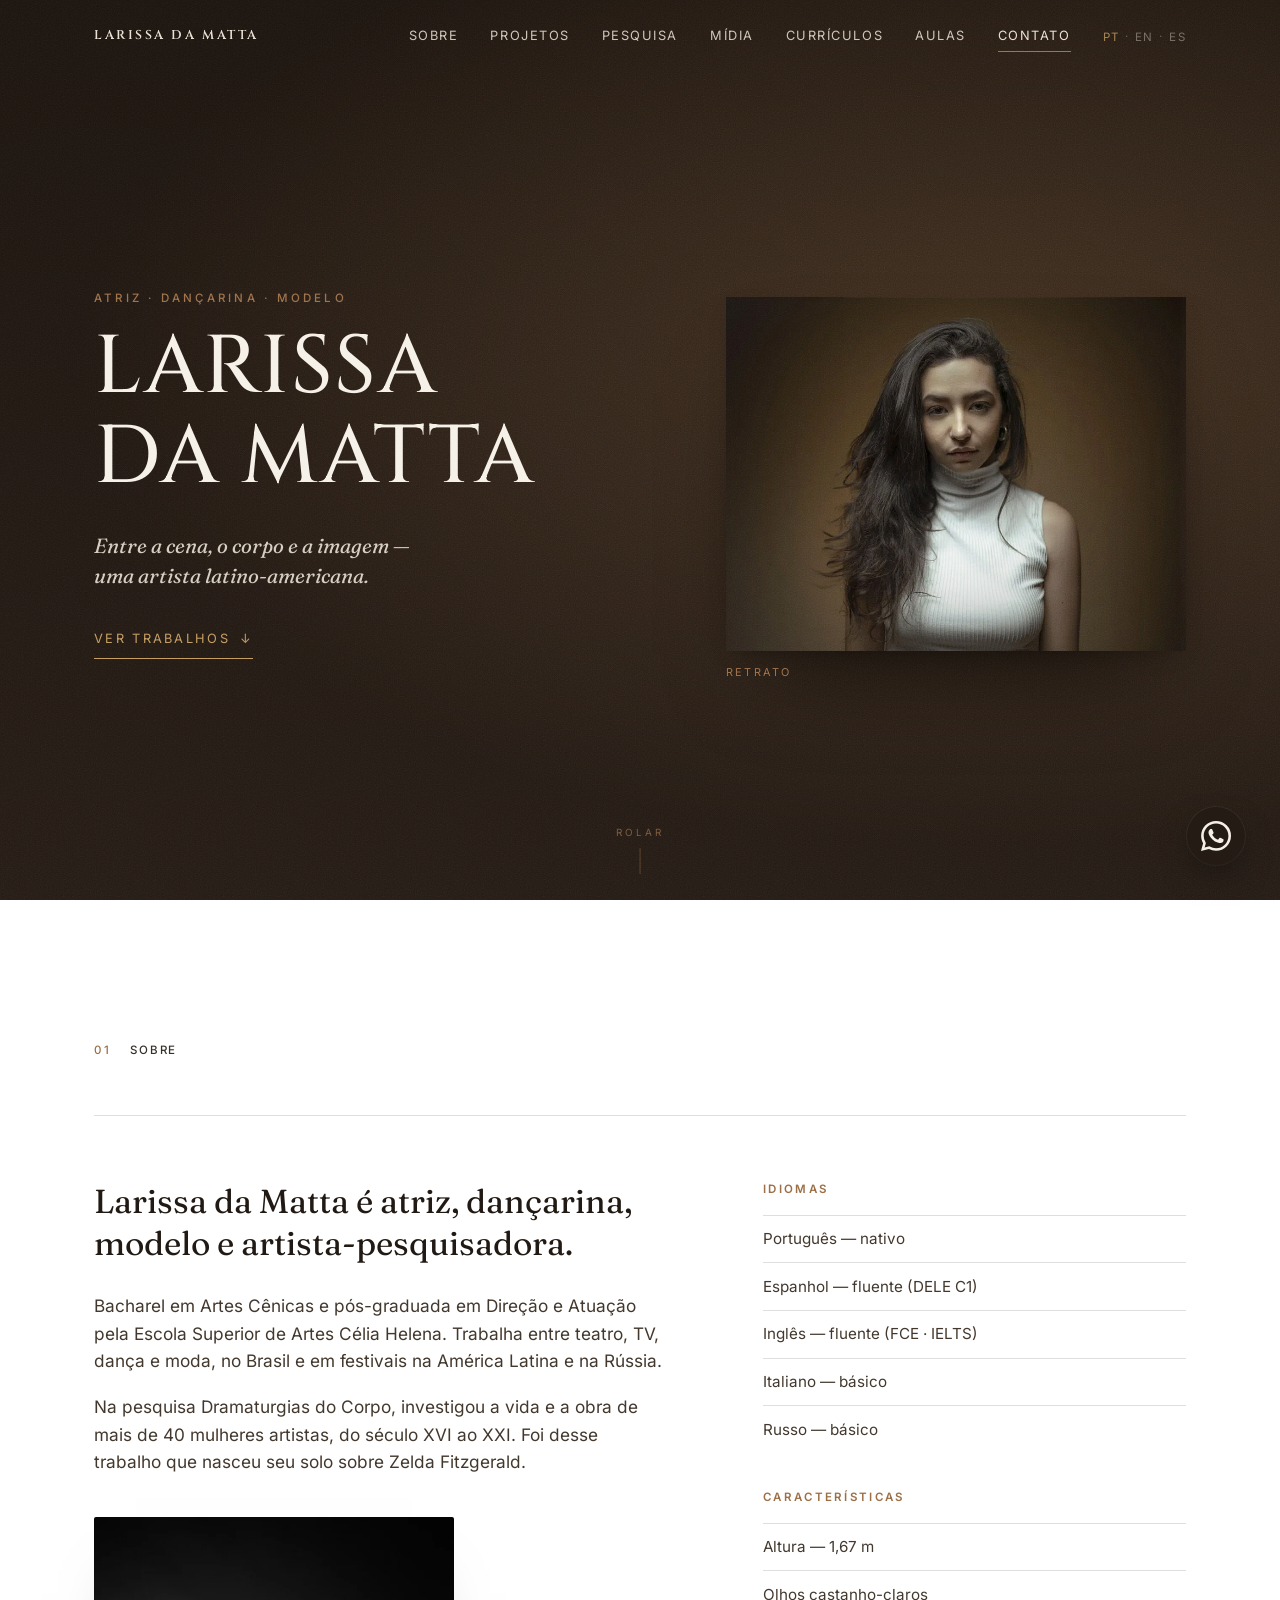
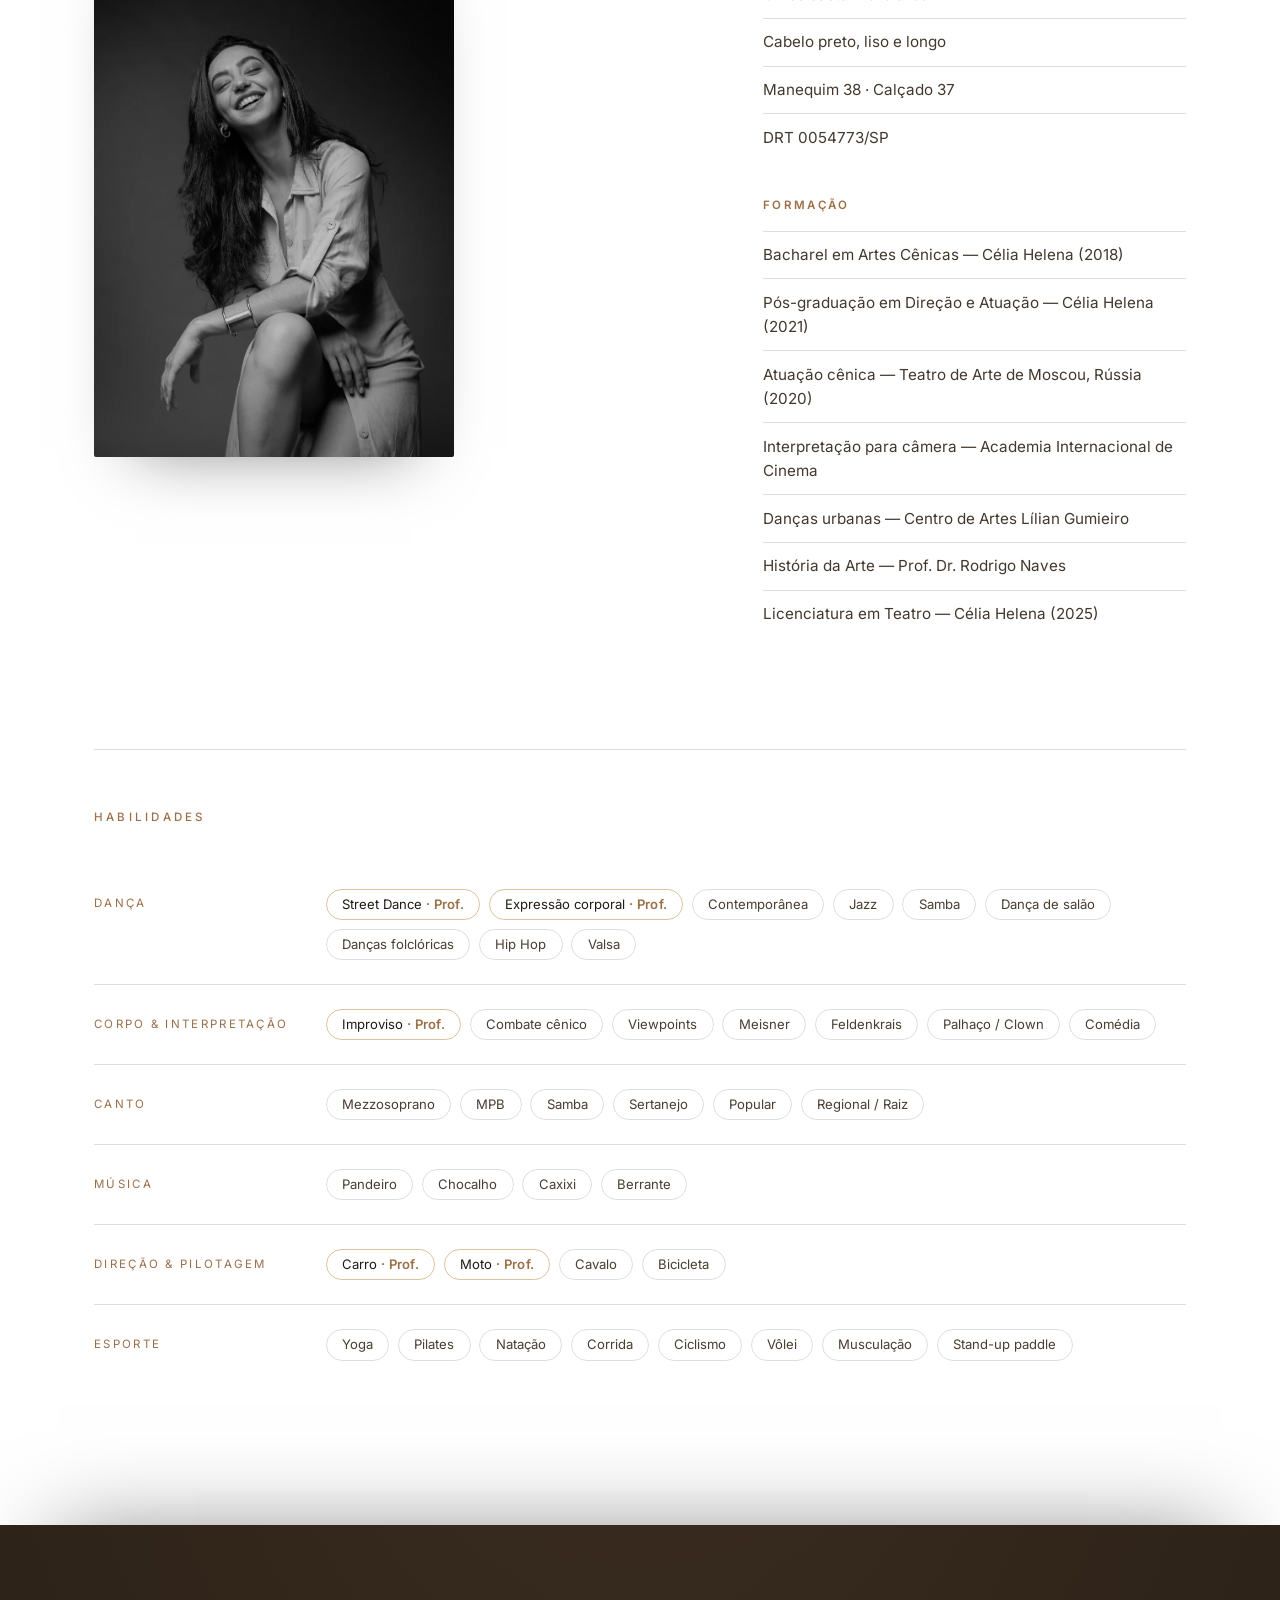
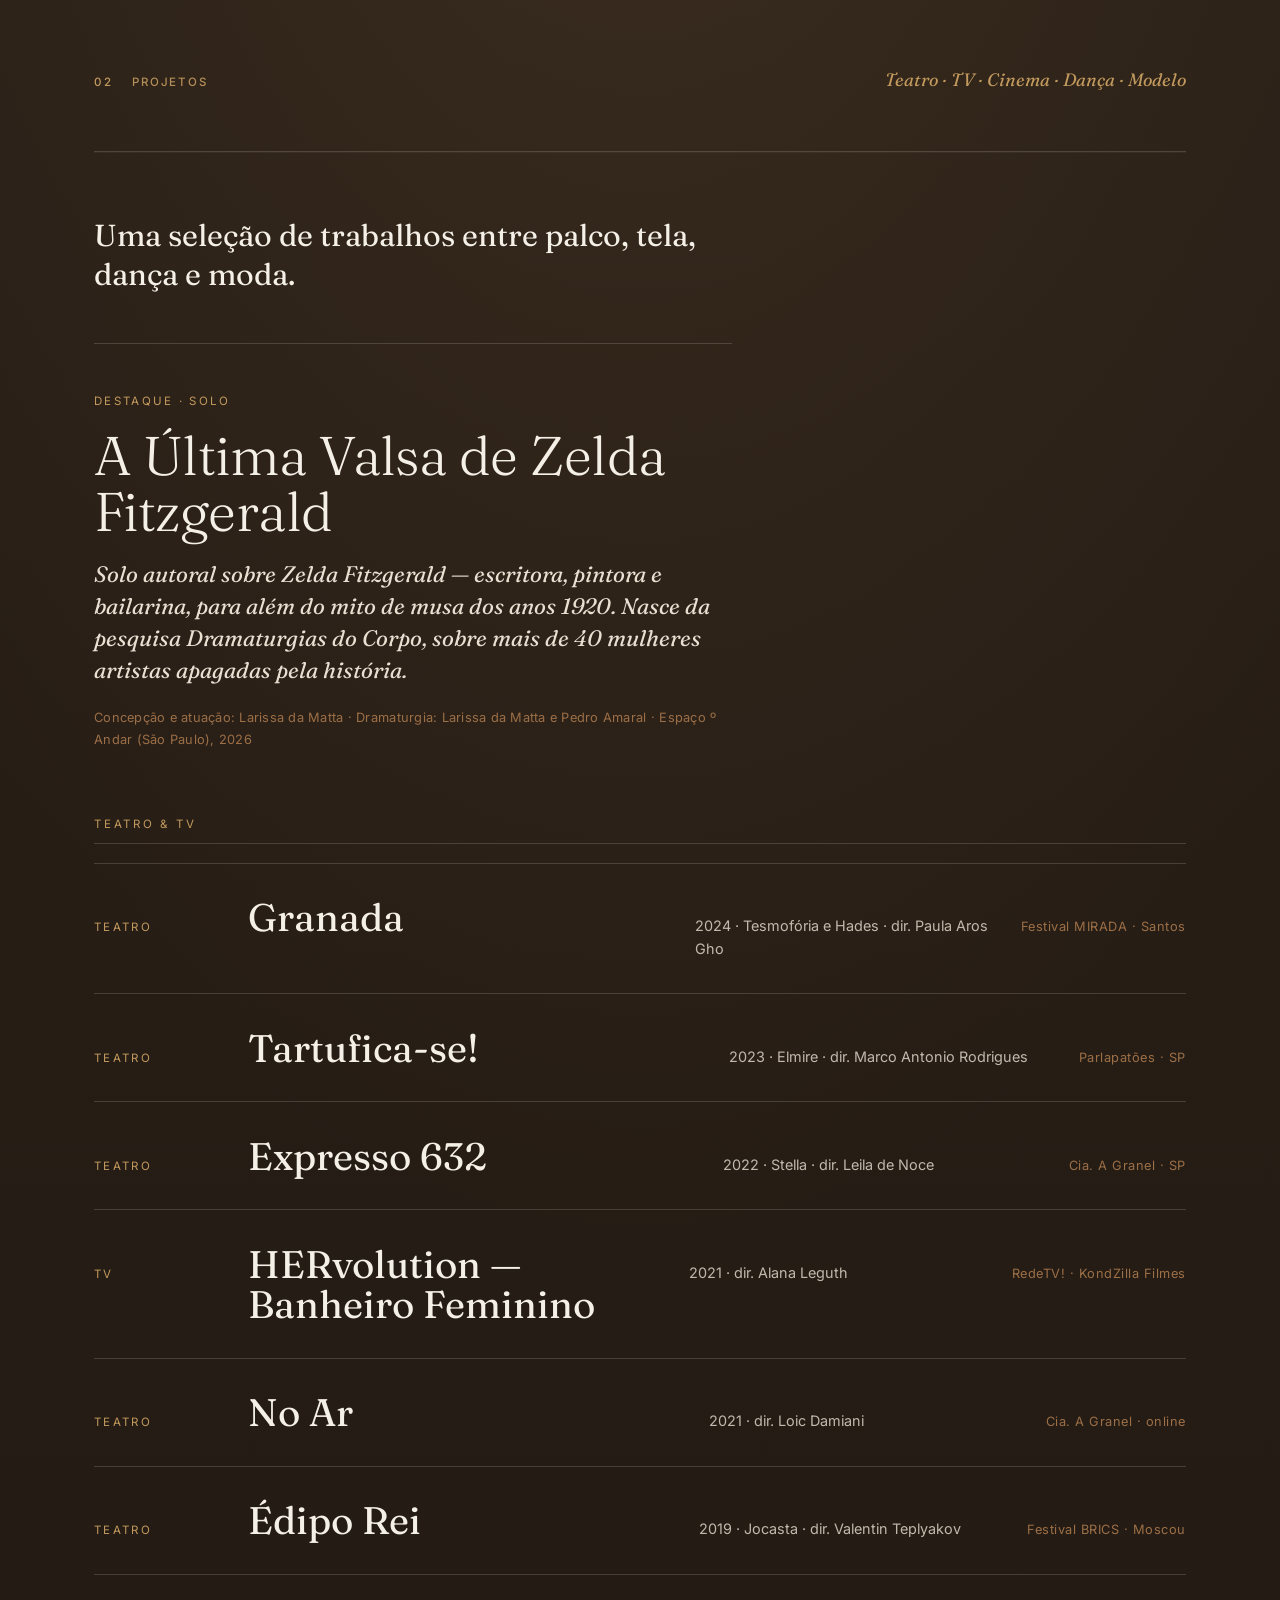
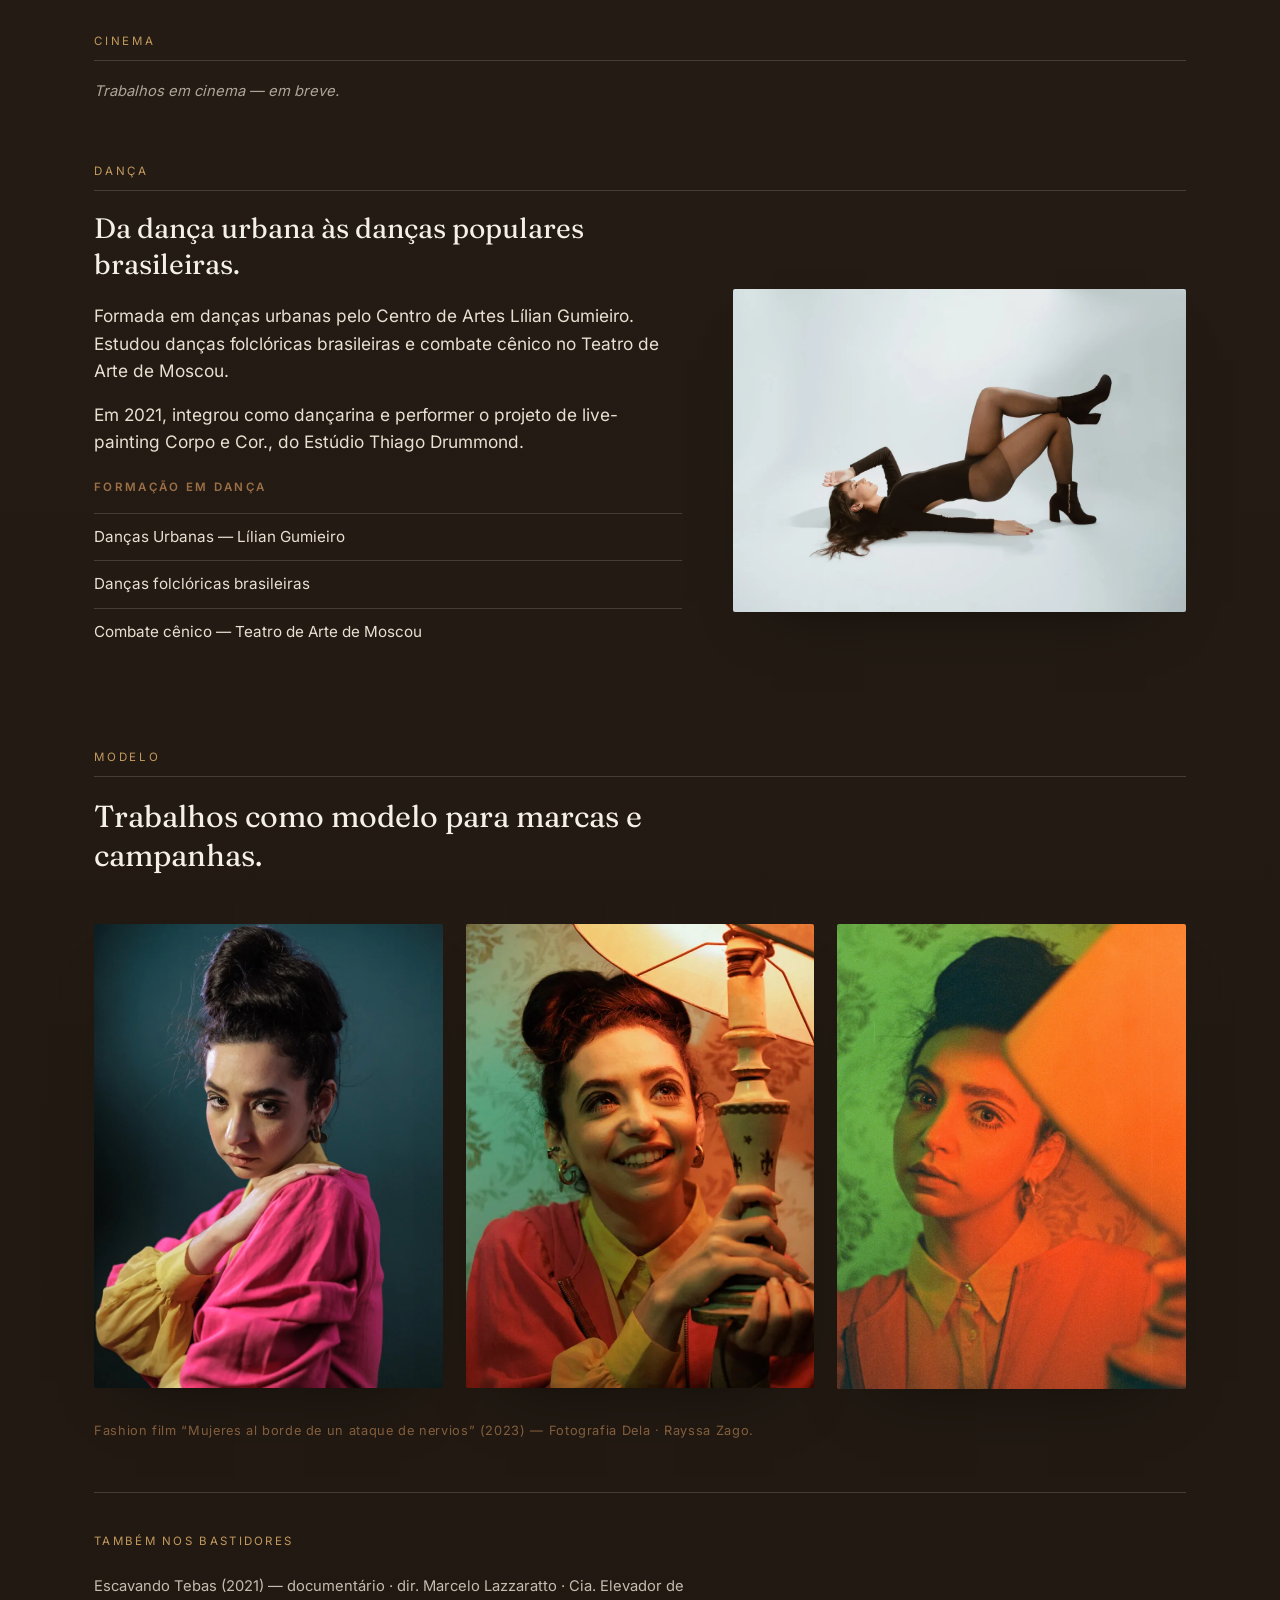
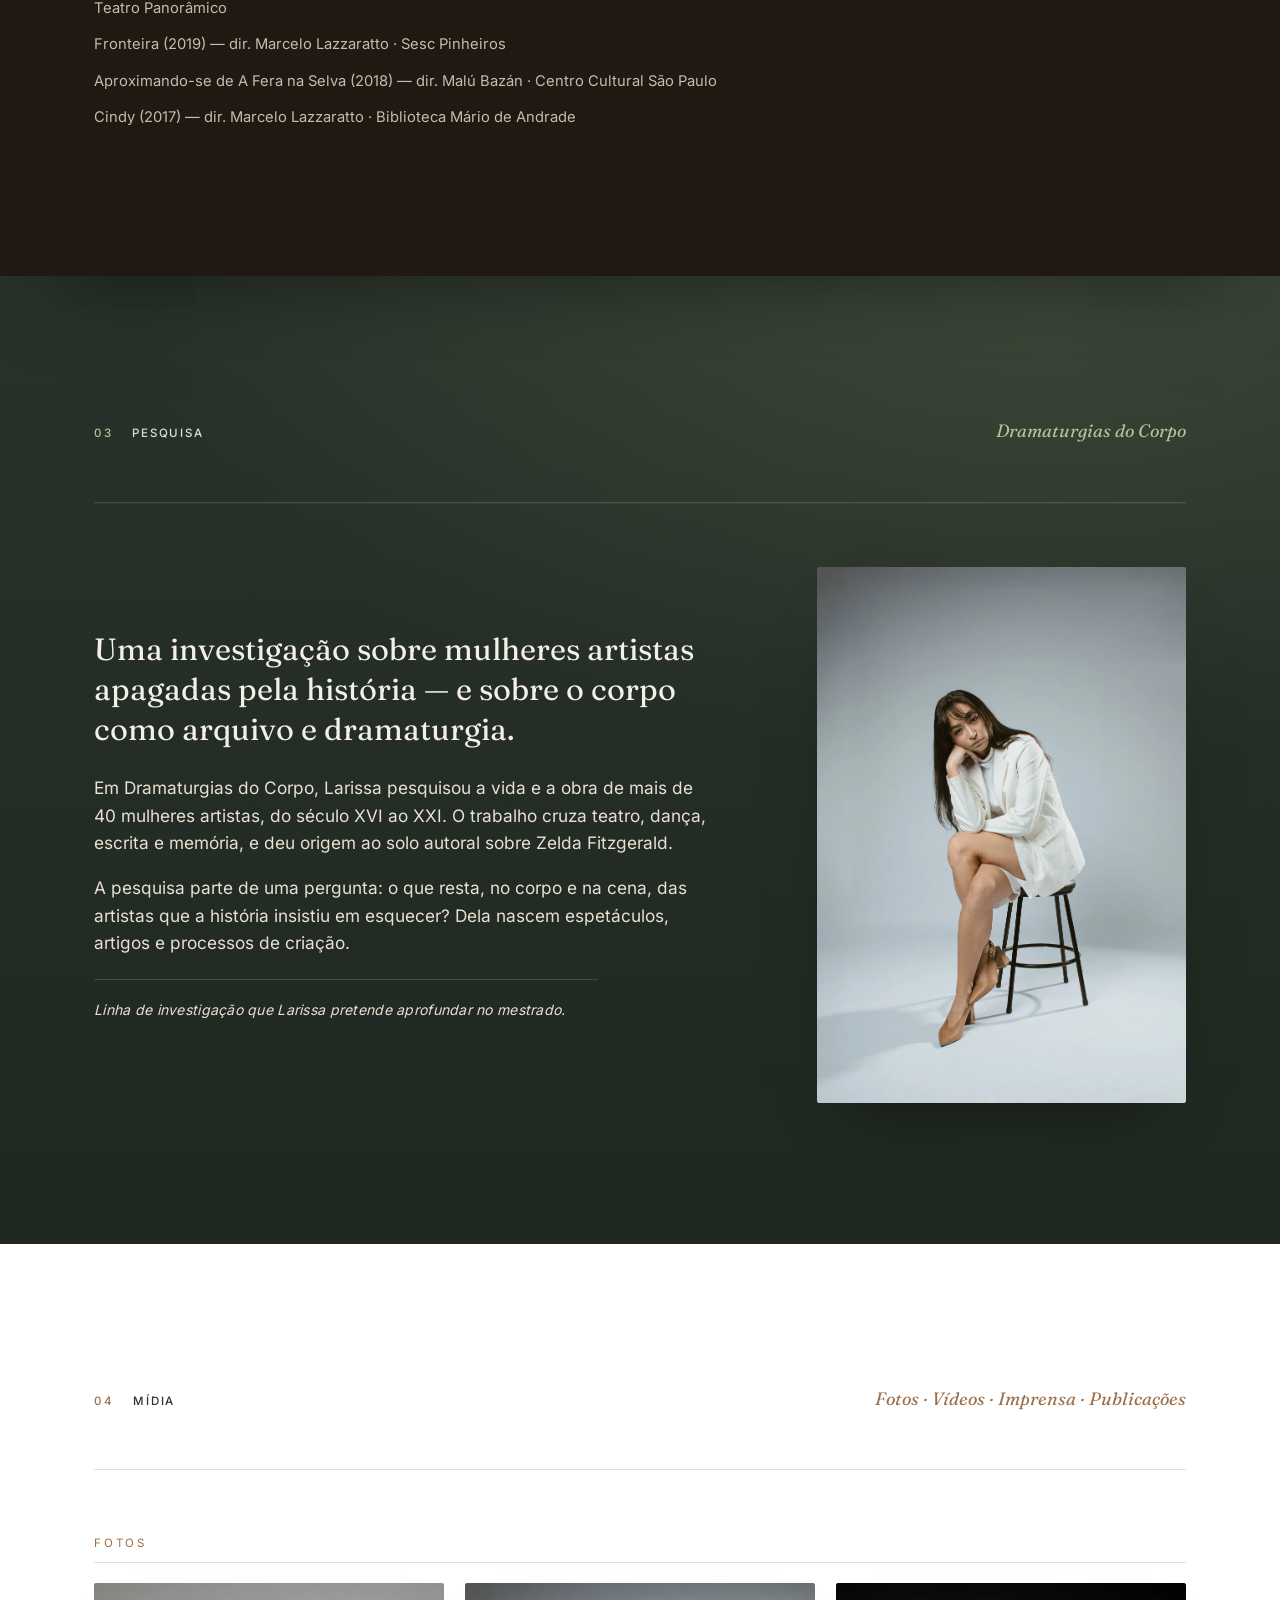
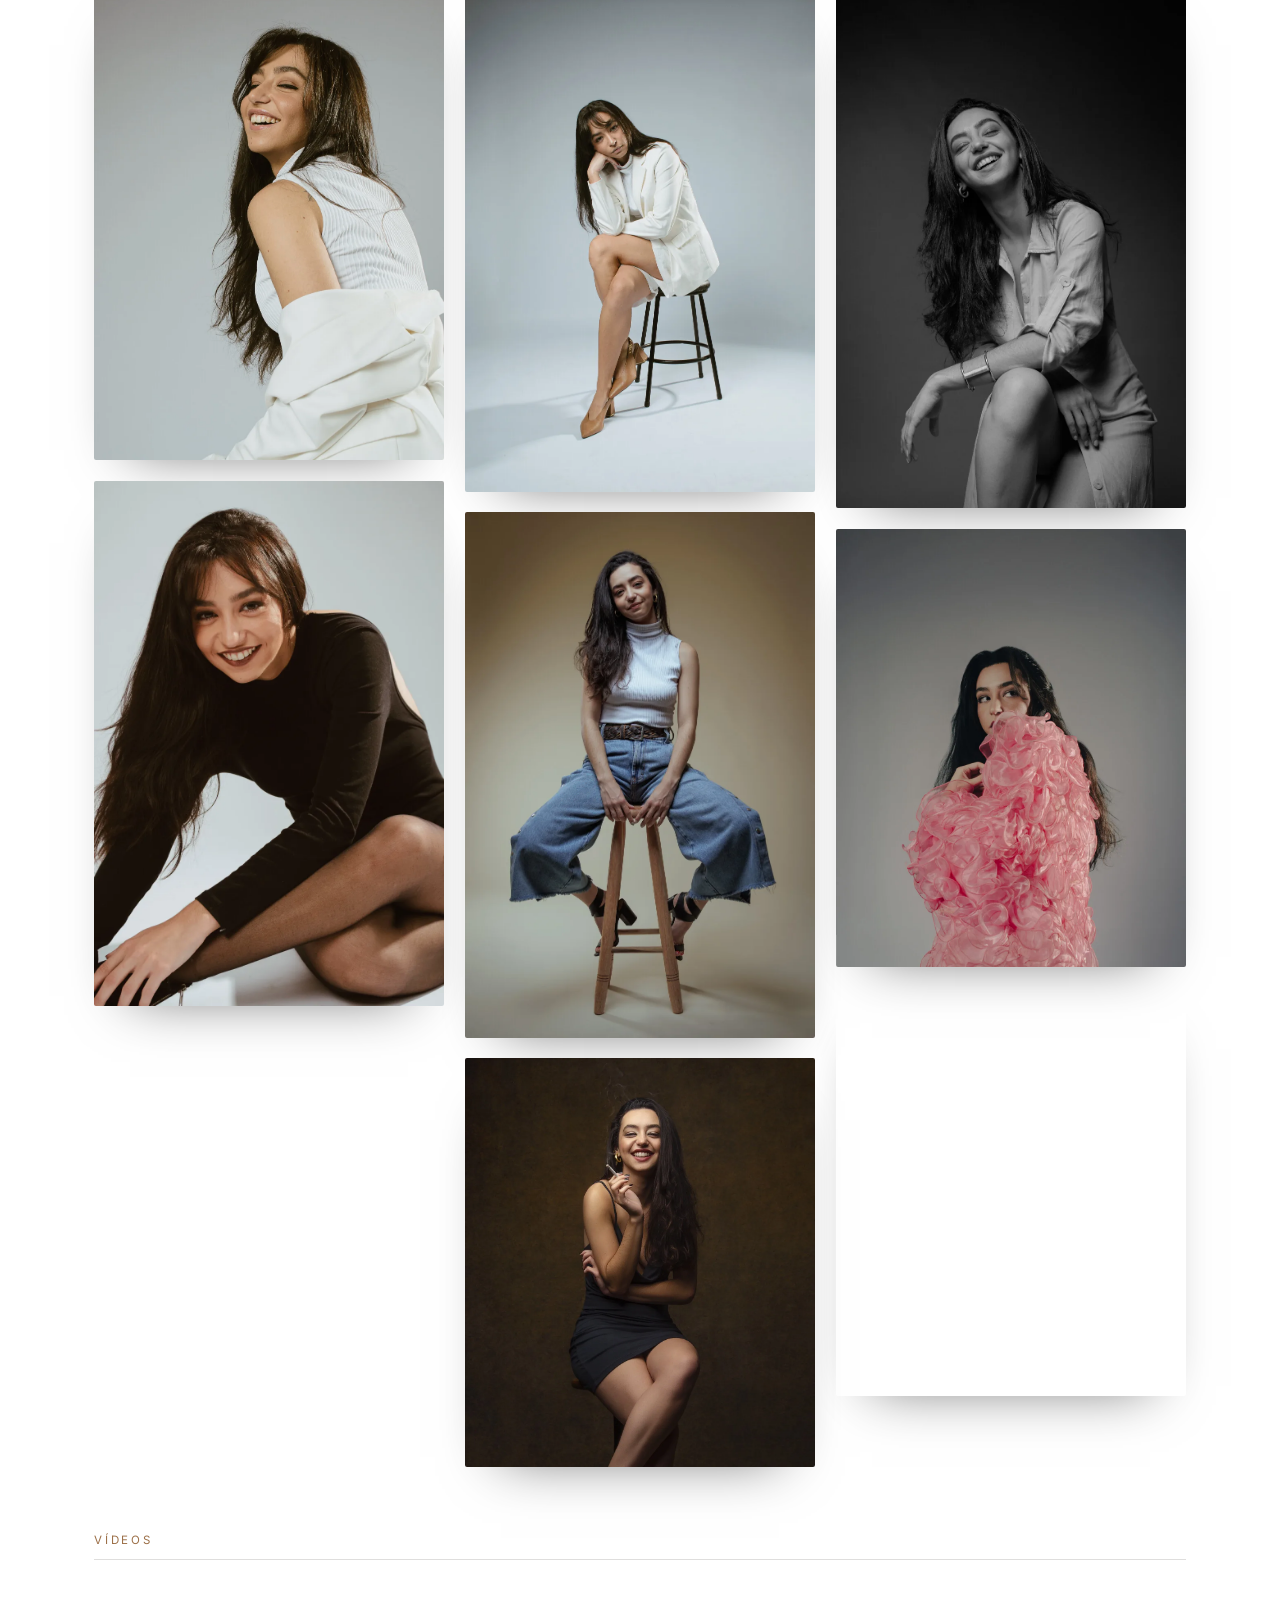
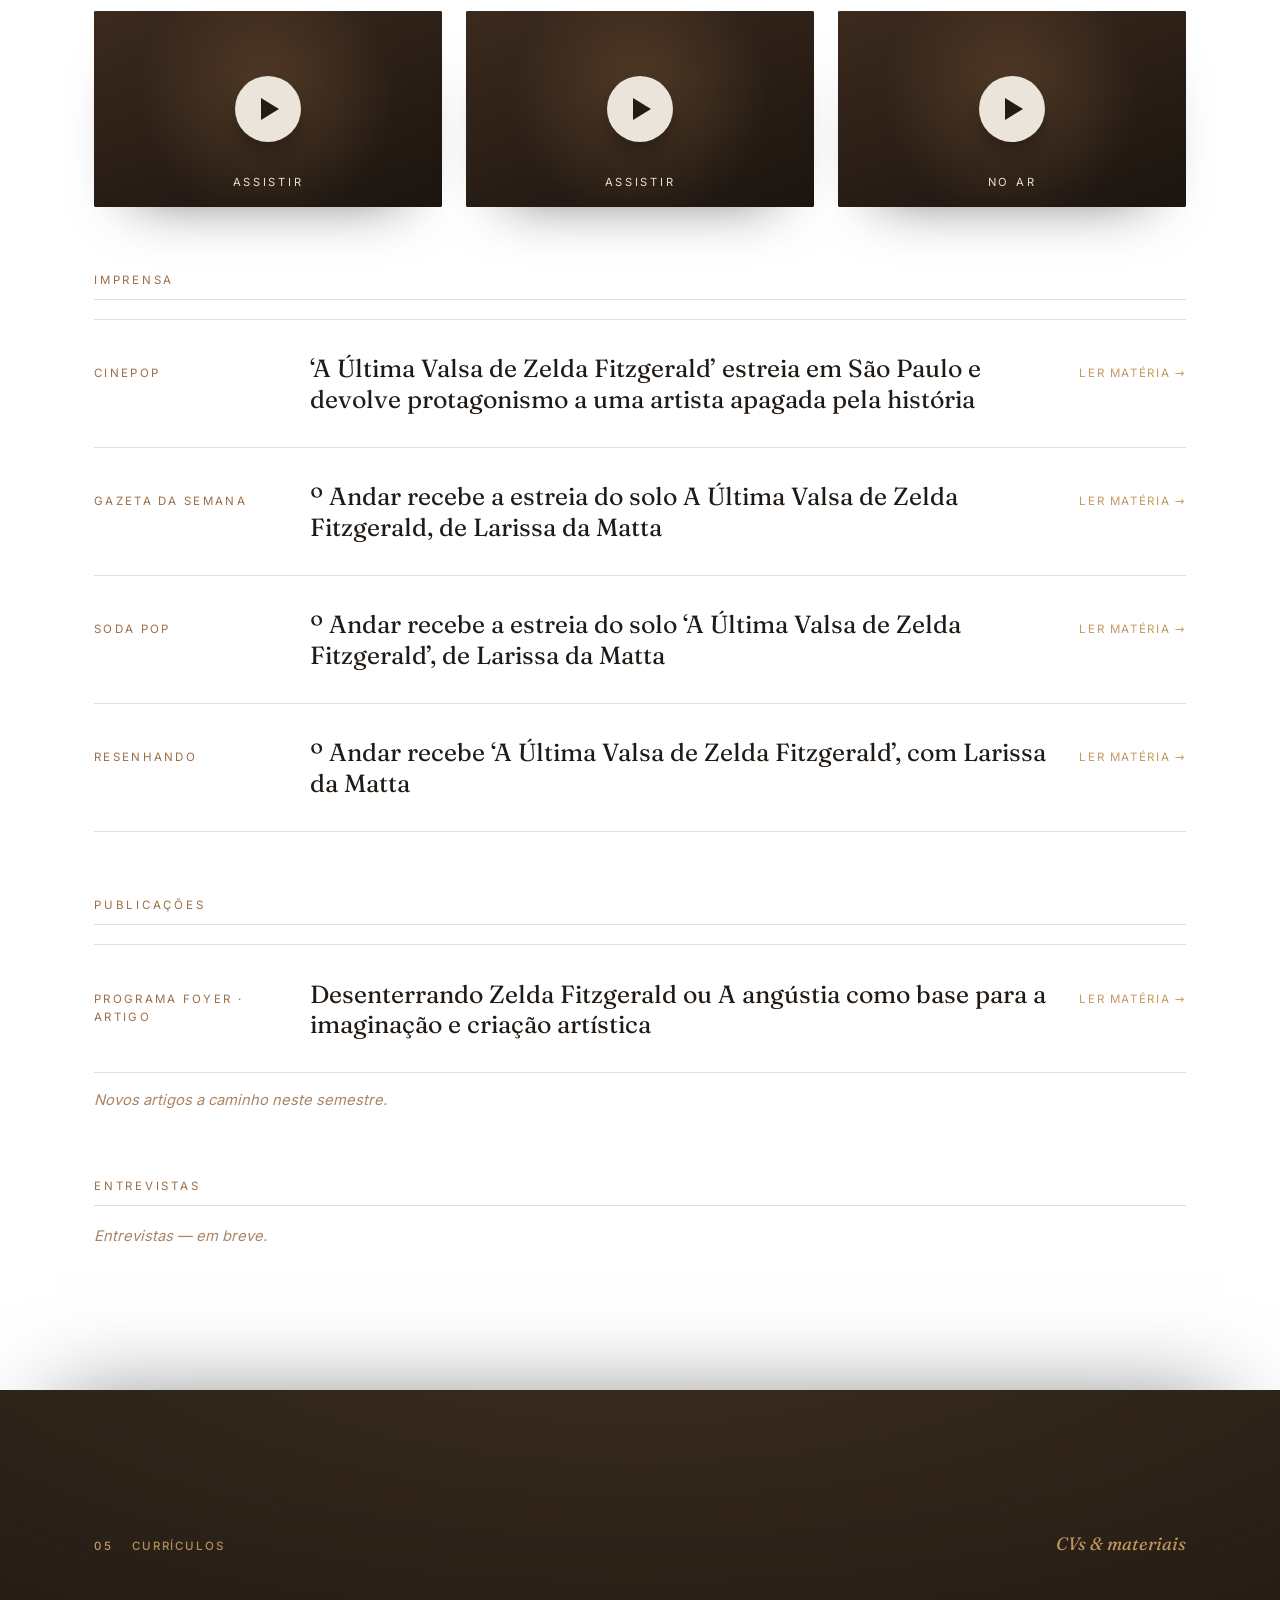
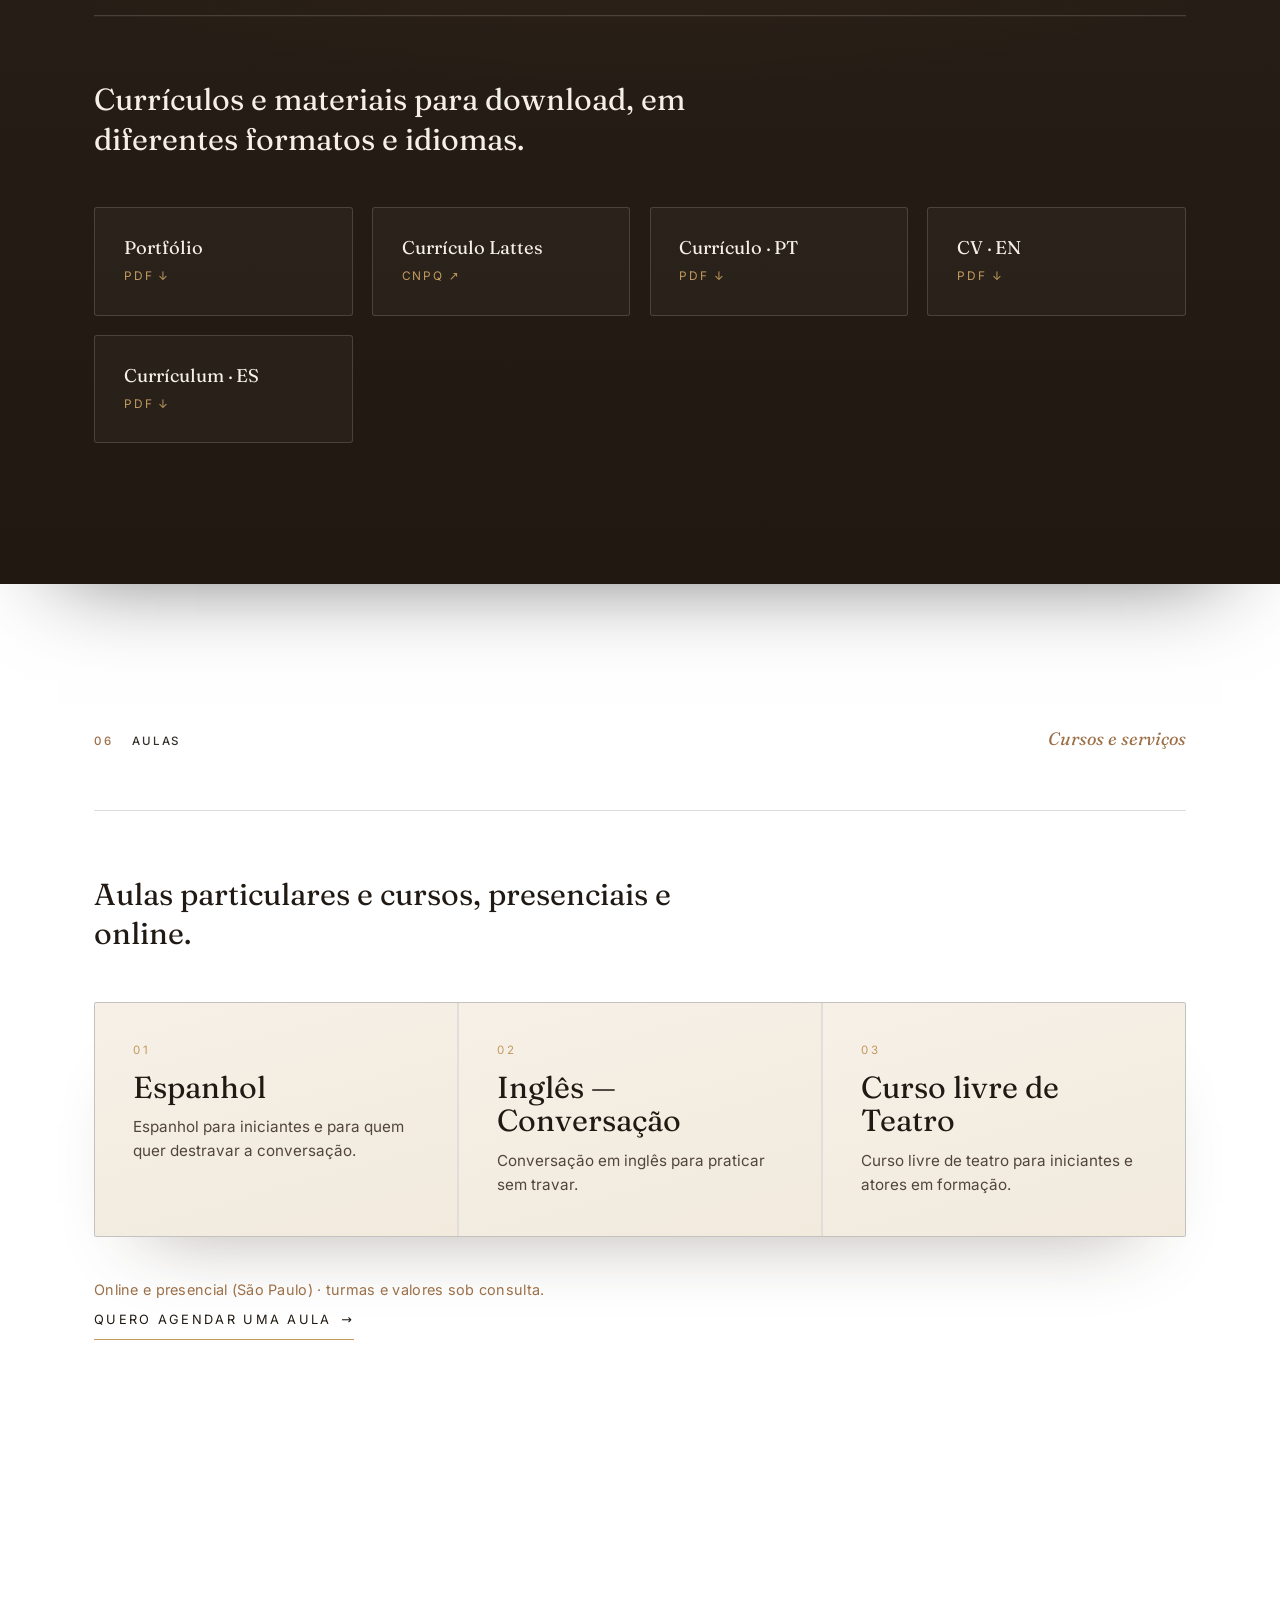
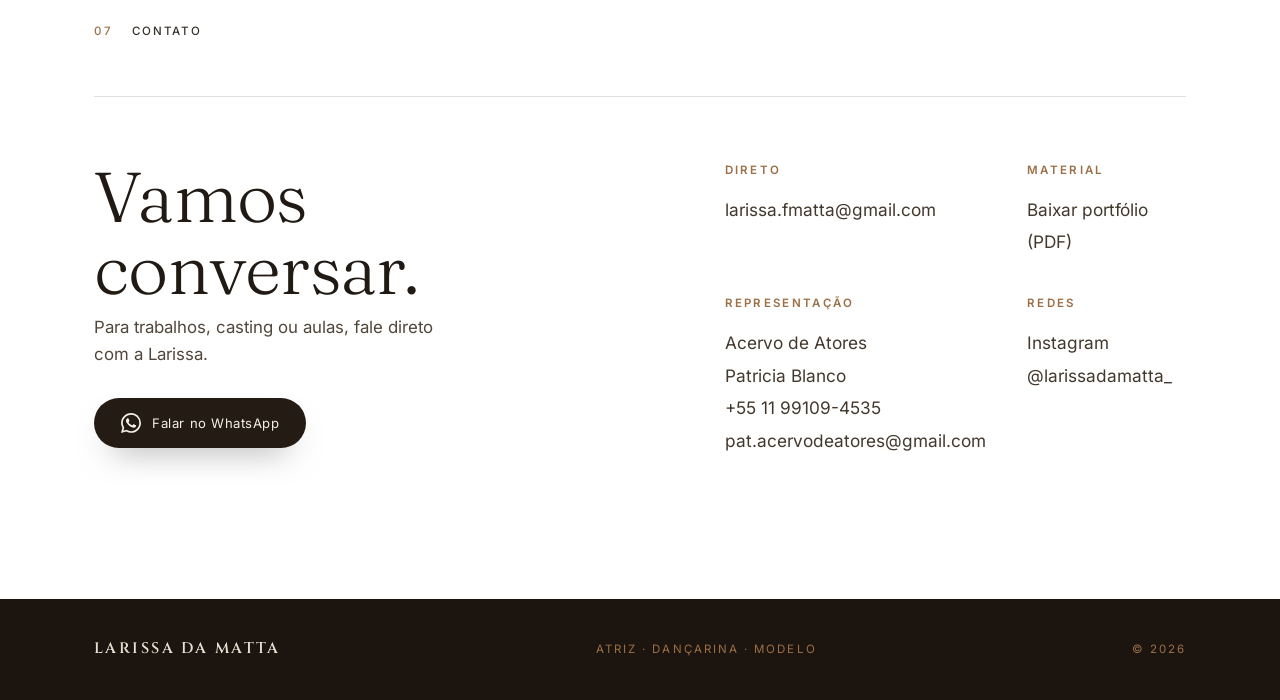
==== index.html @ 16fe2c2b "WebP images, trilingual CVs, translation fixes - Convert content images to WebP with <picture> + JPE" ====
<!DOCTYPE html>
<html lang="pt-BR">
<head>
  <meta charset="UTF-8" />
  <meta name="viewport" content="width=device-width, initial-scale=1.0" />
  <title>Larissa da Matta — Atriz · Dançarina · Modelo</title>
  <meta name="description" content="Larissa da Matta — atriz, dançarina e modelo. Portfólio de teatro, TV, cinema, dança e trabalhos com marcas, aulas e contato." />
  <meta name="robots" content="index, follow" />

  <!-- Ícone -->
  <link rel="icon" href="./assets/favicon.svg" type="image/svg+xml" />

  <link rel="canonical" href="https://pedrocobron-ops.github.io/Larissa-da-Matta/" />

  <!-- Open Graph / redes sociais -->
  <meta property="og:type" content="website" />
  <meta property="og:site_name" content="Larissa da Matta" />
  <meta property="og:title" content="Larissa da Matta — Atriz · Dançarina · Modelo" />
  <meta property="og:description" content="Atriz, dançarina e modelo. Portfólio de teatro, TV, cinema, dança, moda e aulas." />
  <meta property="og:url" content="https://pedrocobron-ops.github.io/Larissa-da-Matta/" />
  <meta property="og:image" content="https://pedrocobron-ops.github.io/Larissa-da-Matta/assets/images/og-cover.jpg" />
  <meta property="og:image:width" content="1200" />
  <meta property="og:image:height" content="630" />
  <meta property="og:locale" content="pt_BR" />
  <meta property="og:locale:alternate" content="en_US" />
  <meta property="og:locale:alternate" content="es_ES" />

  <!-- Twitter -->
  <meta name="twitter:card" content="summary_large_image" />
  <meta name="twitter:title" content="Larissa da Matta — Atriz · Dançarina · Modelo" />
  <meta name="twitter:description" content="Atriz, dançarina e modelo. Portfólio de teatro, TV, cinema, dança, moda e aulas." />
  <meta name="twitter:image" content="https://pedrocobron-ops.github.io/Larissa-da-Matta/assets/images/og-cover.jpg" />

  <!-- Dados estruturados (schema.org) -->
  <script type="application/ld+json">
  {
    "@context": "https://schema.org",
    "@type": "Person",
    "name": "Larissa da Matta",
    "alternateName": "Larissa Fernandes da Matta",
    "jobTitle": ["Atriz", "Dançarina", "Modelo"],
    "description": "Atriz, dançarina, modelo e artista-pesquisadora. Bacharel e pós-graduada em Artes Cênicas pela Escola Superior de Artes Célia Helena.",
    "url": "https://pedrocobron-ops.github.io/Larissa-da-Matta/",
    "image": "https://pedrocobron-ops.github.io/Larissa-da-Matta/assets/images/og-cover.jpg",
    "nationality": "Brazilian",
    "knowsLanguage": ["pt-BR", "es", "en", "it", "ru"],
    "sameAs": ["https://instagram.com/larissadamatta_"],
    "alumniOf": {
      "@type": "CollegeOrUniversity",
      "name": "Escola Superior de Artes Célia Helena"
    }
  }
  </script>

  <link rel="stylesheet" href="./assets/css/style.css" />
</head>
<body>

  <!-- NAV -->
  <header class="nav" id="nav">
    <div class="nav__inner">
      <a href="#top" class="nav__brand">Larissa&nbsp;da&nbsp;Matta</a>
      <nav class="nav__links" id="navLinks">
        <a href="#sobre" data-i18n="nav.sobre">Sobre</a>
        <a href="#projetos" data-i18n="nav.projetos">Projetos</a>
        <a href="#pesquisa" data-i18n="nav.pesquisa">Pesquisa</a>
        <a href="#midia" data-i18n="nav.midia">Mídia</a>
        <a href="#curriculos" data-i18n="nav.curriculos">Currículos</a>
        <a href="#aulas" data-i18n="nav.aulas">Aulas</a>
        <a href="#contato" data-i18n="nav.contato">Contato</a>
        <span class="nav__lang" id="langSwitch" role="group" aria-label="Idioma / Language">
          <button type="button" data-lang="pt" class="is-active" aria-pressed="true" aria-label="Português">PT</button><i aria-hidden="true">·</i><button type="button" data-lang="en" aria-pressed="false" aria-label="English">EN</button><i aria-hidden="true">·</i><button type="button" data-lang="es" aria-pressed="false" aria-label="Español">ES</button>
        </span>
      </nav>
      <button class="nav__toggle" id="navToggle" aria-label="Abrir menu" aria-controls="navLinks" aria-expanded="false"><span></span><span></span></button>
    </div>
  </header>

  <!-- HERO -->
  <section class="hero" id="top">
    <div class="hero__grid">
      <div class="hero__text">
        <p class="eyebrow" data-i18n="hero.eyebrow">Atriz · Dançarina · Modelo</p>
        <h1 class="hero__name">Larissa<br />da&nbsp;Matta</h1>
        <p class="hero__lead" data-i18n-html="hero.lead"><em>Entre a cena, o corpo e a imagem —<br />uma artista latino-americana.</em></p>
        <a href="#projetos" class="hero__cta"><span data-i18n="hero.cta">Ver trabalhos</span> <span aria-hidden="true">↓</span></a>
      </div>
      <div class="hero__media">
        <div class="hero__frame"><picture><source type="image/webp" srcset="./assets/images/larissa-01.webp" /><img src="./assets/images/larissa-01.jpg" alt="Retrato de Larissa da Matta" width="846" height="650" decoding="async" fetchpriority="high" /></picture></div>
        <span class="hero__index" data-i18n="hero.index">Retrato</span>
      </div>
    </div>
    <div class="hero__scroll"><span data-i18n="hero.scroll">rolar</span></div>
  </section>

  <!-- SOBRE -->
  <section class="sobre section" id="sobre">
    <div class="wrap">
      <div class="section__head">
        <span class="label">01</span>
        <span class="label label--title" data-i18n="sobre.title">Sobre</span>
      </div>
      <div class="sobre__grid">
        <div class="sobre__bio">
          <p class="lead" data-i18n="sobre.lead">Larissa da Matta é atriz, dançarina, modelo e artista-pesquisadora.</p>
          <p data-i18n="sobre.p1">É bacharel e licenciada em Teatro pela Escola Superior de Artes Célia Helena. Trabalha entre teatro, audiovisual, dança e moda, no Brasil e em festivais na América Latina e na Rússia.</p>
          <p data-i18n="sobre.p2">Na pesquisa Dramaturgias do Corpo, investigou a vida e a obra de mais de 40 mulheres artistas, do século XVI ao XXI. Foi desse trabalho que nasceu seu solo sobre Zelda Fitzgerald.</p>
          <figure class="sobre__portrait"><picture><source type="image/webp" srcset="./assets/images/larissa-05.webp" /><img src="./assets/images/larissa-05.jpg" alt="Larissa da Matta em retrato preto e branco" width="853" height="1280" loading="lazy" decoding="async" /></picture></figure>
        </div>
        <aside class="sobre__meta">
          <div class="meta__block">
            <h3 data-i18n="sobre.langs.title">Idiomas</h3>
            <ul>
              <li data-i18n="sobre.langs.pt">Português — nativo</li>
              <li data-i18n="sobre.langs.es">Espanhol — fluente (DELE C1)</li>
              <li data-i18n="sobre.langs.en">Inglês — fluente (FCE · IELTS)</li>
              <li data-i18n="sobre.langs.it">Italiano — básico</li>
              <li data-i18n="sobre.langs.ru">Russo — básico</li>
            </ul>
          </div>
          <div class="meta__block">
            <h3 data-i18n="sobre.fisico.title">Características</h3>
            <ul>
              <li data-i18n="sobre.fisico.1">Altura — 1,67 m</li>
              <li data-i18n="sobre.fisico.2">Olhos castanho-claros</li>
              <li data-i18n="sobre.fisico.3">Cabelo preto, liso e longo</li>
              <li data-i18n="sobre.fisico.4">Manequim 38 · Calçado 37</li>
              <li data-i18n="sobre.fisico.5">DRT 0054773/SP</li>
            </ul>
          </div>
          <div class="meta__block">
            <h3 data-i18n="sobre.form.title">Formação</h3>
            <ul>
              <li data-i18n="sobre.form.1">Bacharel em Artes Cênicas — Célia Helena (2018)</li>
              <li data-i18n="sobre.form.2">Pós-graduação em Direção e Atuação — Célia Helena (2021)</li>
              <li data-i18n="sobre.form.3">Atuação cênica — Teatro de Arte de Moscou, Rússia (2020)</li>
              <li data-i18n="sobre.form.4">Interpretação para câmera — Academia Internacional de Cinema</li>
              <li data-i18n="sobre.form.5">Danças urbanas — Centro de Artes Lílian Gumieiro</li>
              <li data-i18n="sobre.form.6">História da Arte — Prof. Dr. Rodrigo Naves</li>
              <li data-i18n="sobre.form.7">Licenciatura em Teatro — Célia Helena (2025)</li>
            </ul>
          </div>
        </aside>
      </div>

      <div class="skills">
        <p class="label skills__head" data-i18n="skills.title">Habilidades</p>
        <div class="skill-cat">
          <span class="skill-cat__label" data-i18n="skc.danca">Dança</span>
          <div class="chips">
            <span class="chip chip--pro"><span data-i18n="sk.street">Street Dance</span> <b>· Prof.</b></span>
            <span class="chip chip--pro"><span data-i18n="sk.expr">Expressão corporal</span> <b>· Prof.</b></span>
            <span class="chip" data-i18n="sk.contemp">Contemporânea</span>
            <span class="chip" data-i18n="sk.jazz">Jazz</span>
            <span class="chip" data-i18n="sk.samba">Samba</span>
            <span class="chip" data-i18n="sk.salao">Dança de salão</span>
            <span class="chip" data-i18n="sk.folk">Danças folclóricas</span>
            <span class="chip" data-i18n="sk.hiphop">Hip Hop</span>
            <span class="chip" data-i18n="sk.valsa">Valsa</span>
          </div>
        </div>
        <div class="skill-cat">
          <span class="skill-cat__label" data-i18n="skc.corpo">Corpo &amp; Interpretação</span>
          <div class="chips">
            <span class="chip chip--pro"><span data-i18n="sk.improv">Improviso</span> <b>· Prof.</b></span>
            <span class="chip" data-i18n="sk.combate">Combate cênico</span>
            <span class="chip" data-i18n="sk.viewpoints">Viewpoints</span>
            <span class="chip" data-i18n="sk.meisner">Meisner</span>
            <span class="chip" data-i18n="sk.feldenkrais">Feldenkrais</span>
            <span class="chip" data-i18n="sk.clown">Palhaço / Clown</span>
            <span class="chip" data-i18n="sk.comedia">Comédia</span>
          </div>
        </div>
        <div class="skill-cat">
          <span class="skill-cat__label" data-i18n="skc.canto">Canto</span>
          <div class="chips">
            <span class="chip" data-i18n="sk.mezzo">Mezzosoprano</span>
            <span class="chip" data-i18n="sk.mpb">MPB</span>
            <span class="chip" data-i18n="sk.samba">Samba</span>
            <span class="chip" data-i18n="sk.sertanejo">Sertanejo</span>
            <span class="chip" data-i18n="sk.popular">Popular</span>
            <span class="chip" data-i18n="sk.raiz">Regional / Raiz</span>
          </div>
        </div>
        <div class="skill-cat">
          <span class="skill-cat__label" data-i18n="skc.musica">Música</span>
          <div class="chips">
            <span class="chip" data-i18n="sk.pandeiro">Pandeiro</span>
            <span class="chip" data-i18n="sk.chocalho">Chocalho</span>
            <span class="chip" data-i18n="sk.caxixi">Caxixi</span>
            <span class="chip" data-i18n="sk.berrante">Berrante</span>
          </div>
        </div>
        <div class="skill-cat">
          <span class="skill-cat__label" data-i18n="skc.pilota">Direção &amp; Pilotagem</span>
          <div class="chips">
            <span class="chip chip--pro"><span data-i18n="sk.carro">Carro</span> <b>· Prof.</b></span>
            <span class="chip chip--pro"><span data-i18n="sk.moto">Moto</span> <b>· Prof.</b></span>
            <span class="chip" data-i18n="sk.cavalo">Cavalo</span>
            <span class="chip" data-i18n="sk.bike">Bicicleta</span>
          </div>
        </div>
        <div class="skill-cat">
          <span class="skill-cat__label" data-i18n="skc.esporte">Esporte</span>
          <div class="chips">
            <span class="chip" data-i18n="sk.yoga">Yoga</span>
            <span class="chip" data-i18n="sk.pilates">Pilates</span>
            <span class="chip" data-i18n="sk.natacao">Natação</span>
            <span class="chip" data-i18n="sk.corrida">Corrida</span>
            <span class="chip" data-i18n="sk.ciclismo">Ciclismo</span>
            <span class="chip" data-i18n="sk.volei">Vôlei</span>
            <span class="chip" data-i18n="sk.muscul">Musculação</span>
            <span class="chip" data-i18n="sk.paddle">Stand-up paddle</span>
          </div>
        </div>
      </div>
    </div>
  </section>

  <!-- PROJETOS -->
  <section class="section section--dark" id="projetos">
    <div class="wrap">
      <div class="section__head">
        <span class="label">02</span>
        <span class="label label--title" data-i18n="projetos.title">Projetos</span>
        <span class="section__sub" data-i18n="projetos.sub">Teatro · TV · Cinema · Dança · Modelo</span>
      </div>
      <p class="intro-line intro-line--light" data-i18n="projetos.lead">Uma seleção de trabalhos entre palco, tela, dança e moda.</p>

      <article class="feature">
        <span class="feature__tag" data-i18n="atriz.feat.tag">Destaque · Solo</span>
        <h3 class="feature__title">A Última Valsa de Zelda Fitzgerald</h3>
        <p class="feature__desc" data-i18n="atriz.feat.desc">Solo autoral sobre Zelda Fitzgerald — escritora, pintora e bailarina, para além do mito de musa dos anos 1920. Nasce da pesquisa Dramaturgias do Corpo, sobre mais de 40 mulheres artistas apagadas pela história.</p>
        <span class="feature__credit" data-i18n="atriz.feat.credit">Concepção e atuação: Larissa da Matta · Dramaturgia: Larissa da Matta e Pedro Amaral · Espaço º Andar (São Paulo), 2026</span>
      </article>

      <div class="projgroup">
        <span class="projgroup__label" data-i18n="proj.teatro">Teatro &amp; TV</span>
        <ul class="works">
          <li class="work">
            <span class="work__year" data-i18n="tag.teatro">Teatro</span>
            <span class="work__title">Granada</span>
            <span class="work__meta">2024 · Tesmofória e Hades · dir. Paula Aros Gho</span>
            <span class="work__place">Festival MIRADA · Santos</span>
          </li>
          <li class="work">
            <span class="work__year" data-i18n="tag.teatro">Teatro</span>
            <span class="work__title">Tartufica-se!</span>
            <span class="work__meta">2023 · Elmire · dir. Marco Antonio Rodrigues</span>
            <span class="work__place">Parlapatões · SP</span>
          </li>
          <li class="work">
            <span class="work__year" data-i18n="tag.teatro">Teatro</span>
            <span class="work__title">Expresso 632</span>
            <span class="work__meta">2022 · Stella · dir. Leila de Noce</span>
            <span class="work__place">Cia. A Granel · SP</span>
          </li>
          <li class="work">
            <span class="work__year" data-i18n="tag.tv">TV</span>
            <span class="work__title">HERvolution — Banheiro Feminino</span>
            <span class="work__meta">2021 · dir. Alana Leguth</span>
            <span class="work__place">RedeTV! · KondZilla Filmes</span>
          </li>
          <li class="work">
            <span class="work__year" data-i18n="tag.teatro">Teatro</span>
            <span class="work__title">No Ar</span>
            <span class="work__meta">2021 · dir. Loic Damiani</span>
            <span class="work__place">Cia. A Granel · online</span>
          </li>
          <li class="work">
            <span class="work__year" data-i18n="tag.teatro">Teatro</span>
            <span class="work__title">Édipo Rei</span>
            <span class="work__meta">2019 · Jocasta · dir. Valentin Teplyakov</span>
            <span class="work__place">Festival BRICS · Moscou</span>
          </li>
        </ul>
      </div>

      <div class="projgroup">
        <span class="projgroup__label" data-i18n="proj.cinema">Cinema</span>
        <p class="soon-line" data-i18n="proj.cinema.soon">Trabalhos em cinema — em breve.</p>
      </div>

      <div class="projgroup">
        <span class="projgroup__label" data-i18n="proj.danca">Dança</span>
        <div class="projgroup__grid">
          <div class="projgroup__text">
            <p class="lead" data-i18n="danc.lead">Da dança urbana às danças populares brasileiras.</p>
            <p data-i18n="danc.p1">Formada em danças urbanas pelo Centro de Artes Lílian Gumieiro. Estudou danças folclóricas brasileiras e combate cênico no Teatro de Arte de Moscou.</p>
            <p data-i18n="danc.p2">Em 2021, integrou como dançarina e performer o projeto de live-painting Corpo e Cor., do Estúdio Thiago Drummond.</p>
            <div class="meta__block meta__block--inline">
              <h3 data-i18n="danc.form.title">Formação em dança</h3>
              <ul>
                <li data-i18n="danc.form.1">Danças Urbanas — Lílian Gumieiro</li>
                <li data-i18n="danc.form.2">Danças folclóricas brasileiras</li>
                <li data-i18n="danc.form.3">Combate cênico — Teatro de Arte de Moscou</li>
              </ul>
            </div>
          </div>
          <figure class="projgroup__photo"><picture><source type="image/webp" srcset="./assets/images/larissa-07.webp" /><img src="./assets/images/larissa-07.jpg" alt="Larissa da Matta em movimento" width="1280" height="912" loading="lazy" decoding="async" /></picture></figure>
        </div>
      </div>

      <div class="projgroup">
        <span class="projgroup__label" data-i18n="proj.modelo">Modelo</span>
        <p class="intro-line intro-line--light" data-i18n="modelo.lead">Trabalhos como modelo para marcas e campanhas.</p>
        <div class="media-grid media-grid--3">
          <div class="media-photo"><picture><source type="image/webp" srcset="./assets/images/larissa-film-01.webp" /><img src="./assets/images/larissa-film-01.jpg" alt="Larissa da Matta — still do fashion film Mujeres al borde de un ataque de nervios" width="853" height="1280" loading="lazy" decoding="async" /></picture></div>
          <div class="media-photo"><picture><source type="image/webp" srcset="./assets/images/larissa-film-02.webp" /><img src="./assets/images/larissa-film-02.jpg" alt="Larissa da Matta — still do fashion film Mujeres al borde de un ataque de nervios" width="1280" height="853" loading="lazy" decoding="async" /></picture></div>
          <div class="media-photo"><picture><source type="image/webp" srcset="./assets/images/larissa-film-03.webp" /><img src="./assets/images/larissa-film-03.jpg" alt="Larissa da Matta — still do fashion film Mujeres al borde de un ataque de nervios" width="848" height="1280" loading="lazy" decoding="async" /></picture></div>
        </div>
        <p class="works__note" data-i18n="modelo.credit">Fashion film “Mujeres al borde de un ataque de nervios” (2023) — Fotografia Dela · Rayssa Zago.</p>
      </div>

      <div class="bts">
        <span class="bts__label" data-i18n="atriz.bts.title">Também nos bastidores</span>
        <div class="bts__list">
          <p>Escavando Tebas (2021) — documentário · dir. Marcelo Lazzaratto · Cia. Elevador de Teatro Panorâmico</p>
          <p>Fronteira (2019) — dir. Marcelo Lazzaratto · Sesc Pinheiros</p>
          <p>Aproximando-se de A Fera na Selva (2018) — dir. Malú Bazán · Centro Cultural São Paulo</p>
          <p>Cindy (2017) — dir. Marcelo Lazzaratto · Biblioteca Mário de Andrade</p>
        </div>
      </div>
    </div>
  </section>

  <!-- PESQUISA -->
  <section class="section section--green" id="pesquisa">
    <div class="wrap">
      <div class="section__head">
        <span class="label">03</span>
        <span class="label label--title" data-i18n="pesquisa.title">Pesquisa</span>
        <span class="section__sub" data-i18n="pesquisa.sub">Dramaturgias do Corpo</span>
      </div>
      <div class="pesquisa__grid">
        <div class="pesquisa__text">
          <p class="lead" data-i18n="pesquisa.lead">Uma investigação sobre mulheres artistas apagadas pela história — e sobre o corpo como arquivo e dramaturgia.</p>
          <p data-i18n="pesquisa.p1">Em Dramaturgias do Corpo, Larissa pesquisou a vida e a obra de mais de 40 mulheres artistas, do século XVI ao XXI. O trabalho cruza teatro, dança, escrita e memória, e deu origem ao solo autoral sobre Zelda Fitzgerald.</p>
          <p data-i18n="pesquisa.p2">A pesquisa parte de uma pergunta: o que resta, no corpo e na cena, das artistas que a história insistiu em esquecer? Dela nascem espetáculos, artigos e processos de criação.</p>
          <p class="pesquisa__note" data-i18n="pesquisa.mestrado">Linha de investigação que Larissa pretende aprofundar no mestrado.</p>
        </div>
        <figure class="pesquisa__photo"><picture><source type="image/webp" srcset="./assets/images/larissa-06.webp" /><img src="./assets/images/larissa-06.jpg" alt="Larissa da Matta" width="881" height="1280" loading="lazy" decoding="async" /></picture></figure>
      </div>
    </div>
  </section>

  <!-- MÍDIA -->
  <section class="section" id="midia">
    <div class="wrap">
      <div class="section__head">
        <span class="label">04</span>
        <span class="label label--title" data-i18n="midia.title">Mídia</span>
        <span class="section__sub" data-i18n="midia.sub">Fotos · Vídeos · Imprensa · Publicações</span>
      </div>

      <span class="projgroup__label projgroup__label--dark" data-i18n="midia.fotos">Fotos</span>
      <div class="gallery" id="gallery">
        <button type="button" class="gallery__item" aria-label="Ampliar foto"><picture><source type="image/webp" srcset="./assets/images/larissa-02.webp" /><img src="./assets/images/larissa-02.jpg" alt="Larissa da Matta" width="939" height="1280" loading="lazy" decoding="async" /></picture></button>
        <button type="button" class="gallery__item" aria-label="Ampliar foto"><picture><source type="image/webp" srcset="./assets/images/larissa-09.webp" /><img src="./assets/images/larissa-09.jpg" alt="Larissa da Matta" width="853" height="1280" loading="lazy" decoding="async" /></picture></button>
        <button type="button" class="gallery__item" aria-label="Ampliar foto"><picture><source type="image/webp" srcset="./assets/images/larissa-06.webp" /><img src="./assets/images/larissa-06.jpg" alt="Larissa da Matta" width="881" height="1280" loading="lazy" decoding="async" /></picture></button>
        <button type="button" class="gallery__item" aria-label="Ampliar foto"><picture><source type="image/webp" srcset="./assets/images/larissa-04.webp" /><img src="./assets/images/larissa-04.jpg" alt="Larissa da Matta" width="853" height="1280" loading="lazy" decoding="async" /></picture></button>
        <button type="button" class="gallery__item" aria-label="Ampliar foto"><picture><source type="image/webp" srcset="./assets/images/larissa-08.webp" /><img src="./assets/images/larissa-08.jpg" alt="Larissa da Matta" width="1097" height="1280" loading="lazy" decoding="async" /></picture></button>
        <button type="button" class="gallery__item" aria-label="Ampliar foto"><picture><source type="image/webp" srcset="./assets/images/larissa-05.webp" /><img src="./assets/images/larissa-05.jpg" alt="Larissa da Matta" width="853" height="1280" loading="lazy" decoding="async" /></picture></button>
        <button type="button" class="gallery__item" aria-label="Ampliar foto"><picture><source type="image/webp" srcset="./assets/images/larissa-03.webp" /><img src="./assets/images/larissa-03.jpg" alt="Larissa da Matta" width="1024" height="1280" loading="lazy" decoding="async" /></picture></button>
        <button type="button" class="gallery__item" aria-label="Ampliar foto"><picture><source type="image/webp" srcset="./assets/images/larissa-10.webp" /><img src="./assets/images/larissa-10.jpg" alt="Larissa da Matta" width="1097" height="1280" loading="lazy" decoding="async" /></picture></button>
      </div>

      <span class="projgroup__label projgroup__label--dark projgroup__label--mt" data-i18n="midia.videos">Vídeos</span>
      <div class="videos">
        <button type="button" class="video-embed video-facade" data-embed="629dMqAfO2Y" aria-label="Reproduzir vídeo de Larissa da Matta">
          <span class="video-facade__play" aria-hidden="true"></span>
          <span class="video-facade__label">Assistir</span>
        </button>
        <button type="button" class="video-embed video-facade" data-embed="TUWcgPKThBE" aria-label="Reproduzir vídeo de Larissa da Matta">
          <span class="video-facade__play" aria-hidden="true"></span>
          <span class="video-facade__label">Assistir</span>
        </button>
        <button type="button" class="video-embed video-facade" data-embed="4cxqNd7R6mA" aria-label="Reproduzir vídeo No Ar de Larissa da Matta">
          <span class="video-facade__play" aria-hidden="true"></span>
          <span class="video-facade__label">No Ar</span>
        </button>
      </div>

      <span class="projgroup__label projgroup__label--dark projgroup__label--mt" data-i18n="midia.imprensa">Imprensa</span>
      <ul class="press">
        <li class="press__item">
          <a href="https://cinepop.com.br/a-ultima-valsa-de-zelda-fitzgerald-estreia-em-sao-paulo-e-devolve-protagonismo-a-uma-artista-apagada-pela-historia-728238/" target="_blank" rel="noopener">
            <span class="press__outlet">Cinepop</span>
            <span class="press__title">‘A Última Valsa de Zelda Fitzgerald’ estreia em São Paulo e devolve protagonismo a uma artista apagada pela história</span>
            <span class="press__cta" data-i18n="imprensa.read">Ler matéria →</span>
          </a>
        </li>
        <li class="press__item">
          <a href="https://gazetadasemana.com.br/noticia/273388/andar-recebe-estreia-do-solo-a-ultima-valsa-de-zelda-fitzgerald-de-larissa-da-matta-em-abril" target="_blank" rel="noopener">
            <span class="press__outlet">Gazeta da Semana</span>
            <span class="press__title">º Andar recebe a estreia do solo A Última Valsa de Zelda Fitzgerald, de Larissa da Matta</span>
            <span class="press__cta" data-i18n="imprensa.read">Ler matéria →</span>
          </a>
        </li>
        <li class="press__item">
          <a href="https://www.sodapop.com.br/oandar-recebe-estreia-do-solo-a-ultima-valsa-de-zelda-fitzgerald-de-larissa-da-matta/" target="_blank" rel="noopener">
            <span class="press__outlet">Soda Pop</span>
            <span class="press__title">º Andar recebe a estreia do solo ‘A Última Valsa de Zelda Fitzgerald’, de Larissa da Matta</span>
            <span class="press__cta" data-i18n="imprensa.read">Ler matéria →</span>
          </a>
        </li>
        <li class="press__item">
          <a href="https://www.resenhando.com/2026/04/andar-recebe-estreia-do-solo-ultima.html" target="_blank" rel="noopener">
            <span class="press__outlet">Resenhando</span>
            <span class="press__title">º Andar recebe ‘A Última Valsa de Zelda Fitzgerald’, com Larissa da Matta</span>
            <span class="press__cta" data-i18n="imprensa.read">Ler matéria →</span>
          </a>
        </li>
      </ul>

      <span class="projgroup__label projgroup__label--dark projgroup__label--mt" data-i18n="midia.publicacoes">Publicações</span>
      <ul class="press">
        <li class="press__item">
          <a href="https://www.foyer.digital/post/desenterrando-zelda-fitzgerald" target="_blank" rel="noopener">
            <span class="press__outlet">Programa Foyer · Artigo</span>
            <span class="press__title">Desenterrando Zelda Fitzgerald ou A angústia como base para a imaginação e criação artística</span>
            <span class="press__cta" data-i18n="imprensa.read">Ler matéria →</span>
          </a>
        </li>
      </ul>
      <p class="soon-line" data-i18n="midia.pub.soon">Novos artigos a caminho neste semestre.</p>

      <span class="projgroup__label projgroup__label--dark projgroup__label--mt" data-i18n="midia.entrevistas">Entrevistas</span>
      <p class="soon-line" data-i18n="midia.entrevistas.soon">Entrevistas — em breve.</p>
    </div>
  </section>

  <!-- CURRÍCULOS -->
  <section class="section section--dark" id="curriculos">
    <div class="wrap">
      <div class="section__head">
        <span class="label">05</span>
        <span class="label label--title" data-i18n="curriculos.title">Currículos</span>
        <span class="section__sub" data-i18n="curriculos.sub">CVs &amp; materiais</span>
      </div>
      <p class="intro-line intro-line--light" data-i18n="curriculos.lead">Currículos e materiais para download, em diferentes formatos e idiomas.</p>
      <div class="cv-grid">
        <a class="cv-card" href="./assets/larissa-da-matta-portfolio.pdf" target="_blank" rel="noopener">
          <span class="cv-card__k" data-i18n="curriculos.portfolio">Portfólio</span>
          <span class="cv-card__v">PDF ↓</span>
        </a>
        <a class="cv-card" href="http://lattes.cnpq.br/2520353948330757" target="_blank" rel="noopener">
          <span class="cv-card__k">Currículo Lattes</span>
          <span class="cv-card__v">CNPq ↗</span>
        </a>
        <a class="cv-card" href="./assets/larissa-da-matta-cv-pt.pdf" target="_blank" rel="noopener">
          <span class="cv-card__k">Currículo · PT</span>
          <span class="cv-card__v">PDF ↓</span>
        </a>
        <a class="cv-card" href="./assets/larissa-da-matta-cv-en.pdf" target="_blank" rel="noopener">
          <span class="cv-card__k">CV · EN</span>
          <span class="cv-card__v">PDF ↓</span>
        </a>
        <a class="cv-card" href="./assets/larissa-da-matta-cv-es.pdf" target="_blank" rel="noopener">
          <span class="cv-card__k">Currículum · ES</span>
          <span class="cv-card__v">PDF ↓</span>
        </a>
      </div>
    </div>
  </section>

  <!-- AULAS -->
  <section class="section" id="aulas">
    <div class="wrap">
      <div class="section__head">
        <span class="label">06</span>
        <span class="label label--title" data-i18n="aulas.title">Aulas</span>
        <span class="section__sub" data-i18n="aulas.sub">Cursos e serviços</span>
      </div>
      <p class="intro-line" data-i18n="aulas.lead">Aulas particulares e cursos, presenciais e online.</p>
      <div class="cards">
        <article class="card">
          <span class="card__num">01</span>
          <h3 data-i18n="aulas.c1.t">Espanhol</h3>
          <p data-i18n="aulas.c1.d">Espanhol para iniciantes e para quem quer destravar a conversação.</p>
        </article>
        <article class="card">
          <span class="card__num">02</span>
          <h3 data-i18n="aulas.c2.t">Inglês — Conversação</h3>
          <p data-i18n="aulas.c2.d">Conversação em inglês para praticar sem travar.</p>
        </article>
        <article class="card">
          <span class="card__num">03</span>
          <h3 data-i18n="aulas.c3.t">Curso livre de Teatro</h3>
          <p data-i18n="aulas.c3.d">Curso livre de teatro para iniciantes e atores em formação.</p>
        </article>
      </div>
      <p class="aulas__note" data-i18n="aulas.formato">Online e presencial (São Paulo) · turmas e valores sob consulta.</p>
      <a href="https://wa.me/5511941220402" data-i18n-href="wa.link" target="_blank" rel="noopener" class="btn-line"><span data-i18n="aulas.cta">Quero agendar uma aula</span> <span aria-hidden="true">→</span></a>
    </div>
  </section>

  <!-- CONTATO -->
  <section class="section" id="contato">
    <div class="wrap">
      <div class="section__head">
        <span class="label">07</span>
        <span class="label label--title" data-i18n="contato.title">Contato</span>
      </div>
      <div class="contato__grid">
        <div class="contato__intro">
          <h2 class="contato__title" data-i18n-html="contato.headline">Vamos<br />conversar.</h2>
          <p class="contato__lead" data-i18n="contato.lead">Para trabalhos, casting ou aulas, fale direto com a Larissa.</p>
          <a class="btn-wa" href="https://wa.me/5511941220402" data-i18n-href="wa.link" target="_blank" rel="noopener">
            <svg viewBox="0 0 24 24" aria-hidden="true"><path d="M17.472 14.382c-.297-.149-1.758-.867-2.03-.967-.273-.099-.471-.148-.67.15-.197.297-.767.966-.94 1.164-.173.199-.347.223-.644.075-.297-.15-1.255-.463-2.39-1.475-.883-.788-1.48-1.761-1.653-2.059-.173-.297-.018-.458.13-.606.134-.133.298-.347.446-.52.149-.174.198-.298.298-.497.099-.198.05-.371-.025-.52-.075-.149-.669-1.612-.916-2.207-.242-.579-.487-.5-.669-.51-.173-.008-.371-.01-.57-.01-.198 0-.52.074-.792.372-.272.297-1.04 1.016-1.04 2.479 0 1.462 1.065 2.875 1.213 3.074.149.198 2.096 3.2 5.077 4.487.71.306 1.263.489 1.694.625.712.227 1.36.195 1.872.118.571-.085 1.758-.719 2.006-1.413.248-.694.248-1.289.173-1.413-.074-.124-.272-.198-.57-.347m-5.421 7.403h-.004a9.87 9.87 0 01-5.031-1.378l-.361-.214-3.741.982.998-3.648-.235-.374a9.86 9.86 0 01-1.51-5.26c.001-5.45 4.436-9.884 9.888-9.884 2.64 0 5.122 1.03 6.988 2.898a9.825 9.825 0 012.893 6.994c-.003 5.45-4.437 9.885-9.885 9.885M20.52 3.449C18.24 1.245 15.24 0 12.045 0 5.463 0 .104 5.359.101 11.892c0 2.096.549 4.14 1.595 5.945L0 24l6.335-1.652a11.882 11.882 0 005.71 1.447h.006c6.585 0 11.946-5.359 11.949-11.893a11.821 11.821 0 00-3.495-8.407"/></svg>
            <span data-i18n="wa.label">Falar no WhatsApp</span>
          </a>
        </div>
        <div class="contato__info">
          <div class="info__block">
            <h3 data-i18n="contato.direct.title">Direto</h3>
            <p><a href="mailto:larissa.fmatta@gmail.com">larissa.fmatta@gmail.com</a></p>
          </div>
          <div class="info__block">
            <h3 data-i18n="contato.material.title">Material</h3>
            <p><a href="./assets/larissa-da-matta-portfolio.pdf" target="_blank" rel="noopener" data-i18n="contato.material.pdf">Baixar portfólio (PDF)</a></p>
          </div>
          <div class="info__block">
            <h3 data-i18n="contato.rep.title">Representação</h3>
            <p data-i18n-html="contato.rep.body">Acervo de Atores<br />Patricia Blanco<br /><a href="tel:+5511991094535">+55 11 99109-4535</a><br /><a href="mailto:pat.acervodeatores@gmail.com">pat.acervodeatores@gmail.com</a></p>
          </div>
          <div class="info__block">
            <h3 data-i18n="contato.social.title">Redes</h3>
            <p><a href="https://instagram.com/larissadamatta_" target="_blank" rel="noopener">Instagram @larissadamatta_</a></p>
          </div>
        </div>
      </div>
    </div>
  </section>

  <!-- FOOTER -->
  <footer class="footer">
    <div class="wrap footer__inner">
      <span class="footer__name">Larissa da Matta</span>
      <span class="footer__role" data-i18n="hero.eyebrow">Atriz · Dançarina · Modelo</span>
      <span class="footer__copy">© 2026</span>
    </div>
  </footer>

  <a class="wa-float" href="https://wa.me/5511941220402" data-i18n-href="wa.link" target="_blank" rel="noopener" aria-label="WhatsApp">
    <svg viewBox="0 0 24 24" aria-hidden="true"><path d="M17.472 14.382c-.297-.149-1.758-.867-2.03-.967-.273-.099-.471-.148-.67.15-.197.297-.767.966-.94 1.164-.173.199-.347.223-.644.075-.297-.15-1.255-.463-2.39-1.475-.883-.788-1.48-1.761-1.653-2.059-.173-.297-.018-.458.13-.606.134-.133.298-.347.446-.52.149-.174.198-.298.298-.497.099-.198.05-.371-.025-.52-.075-.149-.669-1.612-.916-2.207-.242-.579-.487-.5-.669-.51-.173-.008-.371-.01-.57-.01-.198 0-.52.074-.792.372-.272.297-1.04 1.016-1.04 2.479 0 1.462 1.065 2.875 1.213 3.074.149.198 2.096 3.2 5.077 4.487.71.306 1.263.489 1.694.625.712.227 1.36.195 1.872.118.571-.085 1.758-.719 2.006-1.413.248-.694.248-1.289.173-1.413-.074-.124-.272-.198-.57-.347m-5.421 7.403h-.004a9.87 9.87 0 01-5.031-1.378l-.361-.214-3.741.982.998-3.648-.235-.374a9.86 9.86 0 01-1.51-5.26c.001-5.45 4.436-9.884 9.888-9.884 2.64 0 5.122 1.03 6.988 2.898a9.825 9.825 0 012.893 6.994c-.003 5.45-4.437 9.885-9.885 9.885M20.52 3.449C18.24 1.245 15.24 0 12.045 0 5.463 0 .104 5.359.101 11.892c0 2.096.549 4.14 1.595 5.945L0 24l6.335-1.652a11.882 11.882 0 005.71 1.447h.006c6.585 0 11.946-5.359 11.949-11.893a11.821 11.821 0 00-3.495-8.407"/></svg>
  </a>

  <!-- Lightbox (galeria) -->
  <div class="lightbox" id="lightbox" role="dialog" aria-modal="true" aria-label="Foto ampliada" hidden>
    <button type="button" class="lightbox__close" id="lightboxClose" aria-label="Fechar">&times;</button>
    <button type="button" class="lightbox__nav lightbox__prev" id="lightboxPrev" aria-label="Anterior">&#8249;</button>
    <img class="lightbox__img" id="lightboxImg" src="" alt="" />
    <button type="button" class="lightbox__nav lightbox__next" id="lightboxNext" aria-label="Próxima">&#8250;</button>
  </div>

  <script src="./assets/js/i18n.js"></script>
  <script src="./assets/js/main.js"></script>
</body>
</html>
---- assets/css/style.css ----
/* ============================================================
   Larissa da Matta — identidade visual
   Paleta terrosa · Fraunces (display) + Inter (texto)
   ============================================================ */

/* ---------- Fonts ---------- */
@font-face{font-family:"Fraunces";src:url("../fonts/fraunces-latin-300-normal.woff2") format("woff2");font-weight:300;font-style:normal;font-display:swap;}
@font-face{font-family:"Fraunces";src:url("../fonts/fraunces-latin-400-normal.woff2") format("woff2");font-weight:400;font-style:normal;font-display:swap;}
@font-face{font-family:"Fraunces";src:url("../fonts/fraunces-latin-500-normal.woff2") format("woff2");font-weight:500;font-style:normal;font-display:swap;}
@font-face{font-family:"Fraunces";src:url("../fonts/fraunces-latin-400-italic.woff2") format("woff2");font-weight:400;font-style:italic;font-display:swap;}
@font-face{font-family:"Inter";src:url("../fonts/inter-latin-400-normal.woff2") format("woff2");font-weight:400;font-style:normal;font-display:swap;}
@font-face{font-family:"Inter";src:url("../fonts/inter-latin-500-normal.woff2") format("woff2");font-weight:500;font-style:normal;font-display:swap;}
@font-face{font-family:"Inter";src:url("../fonts/inter-latin-600-normal.woff2") format("woff2");font-weight:600;font-style:normal;font-display:swap;}

/* ---------- Tokens ---------- */
:root{
  --espresso:#241b15;
  --espresso-2:#1b140f;
  --umber:#3b2a1e;
  --caramel:#9c6f47;
  --ocre:#c39a5e;
  --sand:#e9e0d2;
  --cream:#f5f0e7;
  --ink:#211a14;
  --line:rgba(33,26,20,.14);
  --line-light:rgba(245,240,231,.16);

  --font-display:"Fraunces",Georgia,"Times New Roman",serif;
  --font-sans:"Inter",system-ui,-apple-system,"Segoe UI",sans-serif;

  --wrap:1220px;
  --pad:clamp(1.25rem,5vw,5rem);
  --sect:clamp(5rem,11vw,9rem);
}

/* ---------- Reset ---------- */
*,*::before,*::after{box-sizing:border-box;margin:0;padding:0;}
html{scroll-behavior:smooth;-webkit-text-size-adjust:100%;scroll-padding-top:5.5rem;}

/* Foco visível por teclado (acessibilidade) */
:focus-visible{outline:2px solid var(--ocre);outline-offset:3px;border-radius:2px;}
.section--dark :focus-visible,.hero :focus-visible{outline-color:var(--ocre);}
body{
  font-family:var(--font-sans);
  background:var(--cream);
  color:var(--ink);
  line-height:1.6;
  font-size:clamp(1rem,.6vw + .9rem,1.075rem);
  -webkit-font-smoothing:antialiased;
  overflow-x:hidden;
}
img{display:block;max-width:100%;height:auto;}
picture{display:contents;}
a{color:inherit;text-decoration:none;}
button{font-family:inherit;cursor:pointer;border:none;background:none;color:inherit;}
ul{list-style:none;}

/* ---------- Helpers ---------- */
.wrap{max-width:var(--wrap);margin-inline:auto;padding-inline:var(--pad);width:100%;}
.section{padding-block:var(--sect);}
.section--dark{background:var(--espresso);color:var(--sand);}
.eyebrow,.label{
  font-family:var(--font-sans);
  text-transform:uppercase;
  letter-spacing:.28em;
  font-size:.72rem;
  font-weight:500;
}
.eyebrow{color:var(--caramel);}
.label{color:var(--caramel);}
.section--dark .label{color:var(--ocre);}

.section__head{
  display:flex;align-items:baseline;gap:1.1rem;
  padding-bottom:clamp(2rem,5vw,3.5rem);
  border-bottom:1px solid var(--line);
  margin-bottom:clamp(2.4rem,5vw,4rem);
}
.section--dark .section__head{border-color:var(--line-light);}
.label--title{
  letter-spacing:.16em;color:inherit;opacity:.9;
}

/* ============================================================
   NAV
   ============================================================ */
.nav{
  position:fixed;top:0;left:0;right:0;z-index:50;
  transition:background .4s ease, box-shadow .4s ease, color .4s ease;
  color:var(--sand);
}
.nav__inner{
  max-width:var(--wrap);margin-inline:auto;padding:1.35rem var(--pad);
  display:flex;align-items:center;justify-content:space-between;gap:2rem;
}
.nav__brand{
  font-family:var(--font-sans);font-weight:600;
  letter-spacing:.22em;text-transform:uppercase;font-size:.82rem;
}
.nav__links{display:flex;align-items:center;gap:2rem;}
.nav__links a{
  font-size:.8rem;letter-spacing:.12em;text-transform:uppercase;
  position:relative;padding-block:.3rem;opacity:.86;transition:opacity .25s;
}
.nav__links a:hover{opacity:1;}
.nav__links a::after{
  content:"";position:absolute;left:0;bottom:0;height:1px;width:0;
  background:var(--ocre);transition:width .3s ease;
}
.nav__links a:hover::after{width:100%;}
.nav__links a.is-current{opacity:1;}
.nav__links a.is-current::after{width:100%;background:var(--caramel);}
.nav__lang{display:inline-flex;align-items:center;gap:.35rem;font-size:.72rem;letter-spacing:.12em;opacity:.8;}
.nav__lang button{font-size:.72rem;letter-spacing:.12em;opacity:.55;}
.nav__lang button.is-active{opacity:1;color:var(--ocre);}
.nav__lang i{opacity:.4;font-style:normal;}

.nav.is-scrolled{
  background:rgba(27,20,15,.9);
  backdrop-filter:blur(10px);
  box-shadow:0 1px 0 var(--line-light);
}

.nav__toggle{display:none;flex-direction:column;gap:5px;padding:.4rem;}
.nav__toggle span{width:24px;height:1.5px;background:currentColor;transition:transform .3s,opacity .3s;}

/* ============================================================
   HERO
   ============================================================ */
.hero{
  position:relative;min-height:100svh;
  background:
    radial-gradient(120% 90% at 78% 40%, rgba(156,111,71,.28), transparent 60%),
    linear-gradient(180deg,var(--espresso-2),var(--espresso));
  color:var(--sand);
  display:flex;align-items:center;
  padding-top:6rem;padding-bottom:3rem;
}
.hero__grid{
  max-width:var(--wrap);margin-inline:auto;padding-inline:var(--pad);width:100%;
  display:grid;grid-template-columns:1.05fr .95fr;gap:clamp(2rem,5vw,5rem);
  align-items:center;
}
.hero__text{max-width:34ch;}
.hero__name{
  font-family:var(--font-display);font-weight:300;
  font-size:clamp(3.4rem,9vw,7.2rem);line-height:.94;
  letter-spacing:-.01em;margin:.6rem 0 1.6rem;color:var(--cream);
}
.hero__lead{
  font-family:var(--font-display);font-weight:400;font-style:italic;
  font-size:clamp(1.1rem,1.6vw,1.4rem);line-height:1.45;
  color:var(--sand);opacity:.9;
}
.hero__cta{
  display:inline-flex;align-items:center;gap:.6rem;margin-top:2.4rem;
  font-family:var(--font-sans);font-size:.8rem;text-transform:uppercase;letter-spacing:.18em;
  padding-bottom:.5rem;border-bottom:1px solid var(--ocre);color:var(--cream);
  transition:gap .3s ease;
}
.hero__cta span{color:var(--ocre);transition:transform .3s ease;}
.hero__cta:hover{gap:1rem;}
.hero__cta:hover span{transform:translateY(3px);}

.hero__media{position:relative;justify-self:end;width:100%;max-width:460px;}
.hero__frame{
  position:relative;overflow:hidden;
  box-shadow:0 40px 90px -40px rgba(0,0,0,.7);
}
.hero__frame img{width:100%;filter:saturate(1.02) contrast(1.02);}
.hero__frame::after{
  content:"";position:absolute;inset:0;
  box-shadow:inset 0 0 120px 20px rgba(27,20,15,.35);
  pointer-events:none;
}
.hero__index{
  position:absolute;left:0;bottom:-1.9rem;
  font-size:.68rem;letter-spacing:.2em;text-transform:uppercase;color:var(--caramel);
}
.hero__scroll{
  position:absolute;left:50%;bottom:1.6rem;transform:translateX(-50%);
  font-size:.62rem;letter-spacing:.32em;text-transform:uppercase;color:var(--caramel);opacity:.7;
}
.hero__scroll span{position:relative;}
.hero__scroll span::after{content:"";display:block;width:1px;height:26px;background:var(--caramel);margin:.5rem auto 0;opacity:.6;}

/* ============================================================
   SOBRE
   ============================================================ */
.sobre__grid{display:grid;grid-template-columns:1.4fr 1fr;gap:clamp(2.5rem,6vw,6rem);align-items:start;}
.sobre__bio .lead{
  font-family:var(--font-display);font-weight:400;
  font-size:clamp(1.5rem,2.6vw,2.15rem);line-height:1.25;color:var(--ink);
  margin-bottom:1.8rem;
}
.sobre__bio p{max-width:52ch;margin-bottom:1.15rem;color:#43382d;}
.meta__block{margin-bottom:2.2rem;}
.meta__block h3{
  font-family:var(--font-sans);text-transform:uppercase;letter-spacing:.2em;
  font-size:.72rem;font-weight:600;color:var(--caramel);margin-bottom:1rem;
}
.meta__block ul li{
  padding:.7rem 0;border-top:1px solid var(--line);font-size:.95rem;color:#43382d;
}

/* ============================================================
   TRABALHOS
   ============================================================ */
.works{border-top:1px solid var(--line-light);}
.work{
  display:grid;grid-template-columns:130px 1.4fr 1fr auto;gap:1.5rem;align-items:baseline;
  padding:clamp(1.4rem,2.6vw,2.1rem) 0;border-bottom:1px solid var(--line-light);
  transition:padding-left .4s ease;
}
.work:hover{padding-left:1rem;}
.work__year{font-size:.72rem;letter-spacing:.2em;text-transform:uppercase;color:var(--ocre);}
.work__title{
  font-family:var(--font-display);font-weight:400;
  font-size:clamp(1.5rem,3vw,2.4rem);line-height:1.05;color:var(--cream);
}
.work__meta{font-size:.9rem;color:var(--sand);opacity:.8;}
.work__place{font-size:.8rem;color:var(--caramel);text-align:right;letter-spacing:.04em;}
.works__note{margin-top:2rem;font-size:.8rem;letter-spacing:.05em;color:var(--caramel);opacity:.8;}

/* ============================================================
   REEL
   ============================================================ */
.reel__frame{
  position:relative;aspect-ratio:16/9;width:100%;
  background:
    radial-gradient(90% 120% at 50% 30%, rgba(156,111,71,.25), transparent 70%),
    var(--umber);
  display:flex;align-items:center;justify-content:center;
  border:1px solid var(--line);
}
.reel__play{
  width:78px;height:78px;border-radius:50%;
  border:1px solid var(--ocre);display:grid;place-items:center;
  transition:transform .3s ease,background .3s ease;
}
.reel__play span{
  width:0;height:0;border-style:solid;border-width:9px 0 9px 15px;
  border-color:transparent transparent transparent var(--cream);margin-left:4px;
}
.reel__play:hover{transform:scale(1.08);background:rgba(195,154,94,.14);}
.reel__caption{
  position:absolute;bottom:1.2rem;left:1.4rem;
  font-size:.72rem;letter-spacing:.2em;text-transform:uppercase;color:var(--sand);opacity:.8;
}

/* ============================================================
   CONTATO
   ============================================================ */
.contato__grid{display:grid;grid-template-columns:1.2fr 1fr;gap:clamp(2.5rem,6vw,5rem);align-items:start;}
.contato__title{
  font-family:var(--font-display);font-weight:300;
  font-size:clamp(2.4rem,6vw,4.4rem);line-height:1.02;color:var(--ink);letter-spacing:-.01em;
}
.section--dark .contato__title{color:var(--cream);}
.contato__info{display:grid;gap:2.2rem;}
.info__block h3{
  font-family:var(--font-sans);text-transform:uppercase;letter-spacing:.2em;
  font-size:.72rem;font-weight:600;color:var(--caramel);margin-bottom:.9rem;
}
.info__block p{line-height:1.9;color:#43382d;}
.info__block + .info__block{margin-top:2rem;}
.section--dark .info__block h3{color:var(--ocre);}
.section--dark .info__block p{color:var(--sand);}
.info__block a{border-bottom:1px solid transparent;transition:border-color .3s;}
.info__block a:hover{border-color:var(--ocre);}

/* ============================================================
   FOOTER
   ============================================================ */
.footer{background:var(--espresso-2);color:var(--sand);padding-block:2.4rem;}
.footer__inner{display:flex;flex-wrap:wrap;gap:1rem 2rem;align-items:center;justify-content:space-between;}
.footer__name{font-family:var(--font-display);font-size:1.15rem;}
.footer__role,.footer__copy{font-size:.72rem;letter-spacing:.18em;text-transform:uppercase;color:var(--caramel);}

/* ============================================================
   REVEAL ANIMATION
   ============================================================ */
.reveal{opacity:0;transform:translateY(24px);transition:opacity .9s ease,transform .9s ease;}
.reveal.is-in{opacity:1;transform:none;}
@media (prefers-reduced-motion:reduce){
  .reveal{opacity:1;transform:none;transition:none;}
  html{scroll-behavior:auto;}
}

/* ============================================================
   RESPONSIVE
   ============================================================ */
@media (max-width:900px){
  .hero__grid{grid-template-columns:1fr;gap:3rem;}
  .hero__media{justify-self:start;max-width:380px;order:-1;}
  .hero{min-height:auto;padding-top:7rem;}
  .hero__scroll{display:none;}
  .hero__index{bottom:-1.6rem;}
  .sobre__grid,.contato__grid{grid-template-columns:1fr;}
  .work{grid-template-columns:100px 1fr;gap:.4rem 1rem;}
  .work__place{text-align:left;grid-column:2;}
  .work__meta{grid-column:2;}

  .nav__links{
    position:fixed;inset:0 0 0 auto;width:min(78vw,320px);
    background:var(--espresso);flex-direction:column;align-items:flex-start;
    justify-content:center;gap:1.8rem;padding:var(--pad);
    transform:translateX(100%);transition:transform .45s cubic-bezier(.7,0,.2,1);
  }
  .nav__links.is-open{transform:none;}
  .nav__links a{font-size:1rem;}
  .nav__toggle{display:flex;position:relative;z-index:60;}
  .nav.is-menu-open .nav__toggle span:first-child{transform:translateY(3.25px) rotate(45deg);}
  .nav.is-menu-open .nav__toggle span:last-child{transform:translateY(-3.25px) rotate(-45deg);}
}

@media (max-width:520px){
  .work{grid-template-columns:1fr;}
  .work__place{grid-column:1;}
  .work__meta{grid-column:1;}
  .footer__inner{flex-direction:column;align-items:flex-start;}
}

/* ============================================================
   COMPONENTES ADICIONAIS (v1 — site completo)
   ============================================================ */

/* Subtítulo no cabeçalho de seção */
.section__sub{
  margin-left:auto;font-family:var(--font-display);font-style:italic;
  font-size:clamp(.95rem,1.4vw,1.15rem);color:var(--caramel);
  align-self:baseline;
}
.section--dark .section__sub{color:var(--ocre);}

/* Linha de introdução */
.intro-line{
  font-family:var(--font-display);font-weight:400;
  font-size:clamp(1.3rem,2.4vw,1.9rem);line-height:1.3;
  max-width:34ch;margin-bottom:clamp(2rem,4vw,3rem);color:inherit;
}
.section--dark .intro-line{color:var(--cream);}

/* Nav: Currículo + idiomas */
.nav__cv{
  font-size:.72rem !important;letter-spacing:.14em;text-transform:uppercase;
  padding:.45rem .9rem;border:1px solid var(--line-light);border-radius:2px;opacity:.9;
}
.nav__cv::after{display:none !important;}
.nav__cv:hover{border-color:var(--ocre);opacity:1;}

/* Bio adicional */
.info__block--mt{margin-top:2.6rem;}

/* Trabalho "em atualização" */
.work--soon{opacity:.5;}
.work--soon .work__title{font-style:italic;}

/* ---------- Grids de mídia / placeholders ---------- */
.media-grid{display:grid;gap:clamp(.9rem,1.8vw,1.5rem);margin-top:clamp(1.5rem,3vw,2.5rem);}
.media-grid--video{grid-template-columns:repeat(2,1fr);}
.media-grid--3{grid-template-columns:repeat(3,1fr);}
.media-grid--gallery{grid-template-columns:repeat(3,1fr);}

.media-ph,.media-photo{
  position:relative;overflow:hidden;border-radius:2px;
  aspect-ratio:3/4;display:flex;align-items:center;justify-content:center;
}
.media-ph{
  border:1px dashed var(--line);background:rgba(33,26,20,.03);
}
.section--dark .media-ph{
  border-color:var(--line-light);background:rgba(245,240,231,.03);
}
.media-ph span{
  font-size:.72rem;letter-spacing:.18em;text-transform:uppercase;
  color:var(--caramel);opacity:.75;text-align:center;padding:0 1rem;
}
.media-ph--video{aspect-ratio:16/9;}
.media-ph--wide{grid-column:1/-1;}
.media-ph--video::before{
  content:"";position:absolute;width:54px;height:54px;border-radius:50%;
  border:1px solid currentColor;color:var(--caramel);opacity:.5;
}
.media-ph--video::after{
  content:"";position:absolute;width:0;height:0;
  border-style:solid;border-width:7px 0 7px 12px;
  border-color:transparent transparent transparent var(--caramel);
  opacity:.6;margin-left:4px;
}
.media-ph--video span{position:absolute;bottom:1rem;}

.media-photo img{width:100%;height:100%;object-fit:cover;filter:saturate(1.02);}

/* ---------- Cards de Aulas ---------- */
.cards{
  display:grid;grid-template-columns:repeat(3,1fr);
  gap:clamp(1px,.2vw,2px);background:var(--line);
  border:1px solid var(--line);border-radius:2px;overflow:hidden;margin-bottom:2.6rem;
}
.card{
  background:var(--cream);padding:clamp(1.6rem,3vw,2.6rem);
  display:flex;flex-direction:column;gap:.7rem;transition:background .3s ease;
}
.card:hover{background:#efe7d9;}
.card__num{font-size:.72rem;letter-spacing:.2em;color:var(--ocre);}
.card h3{
  font-family:var(--font-display);font-weight:400;
  font-size:clamp(1.4rem,2.4vw,1.9rem);line-height:1.1;color:var(--ink);
}
.card p{font-size:.95rem;color:#52463a;max-width:42ch;}

/* ---------- Botão / linha ---------- */
.btn-line{
  display:inline-flex;align-items:center;gap:.6rem;
  font-size:.8rem;text-transform:uppercase;letter-spacing:.18em;
  padding-bottom:.5rem;border-bottom:1px solid var(--ocre);color:var(--ink);
  transition:gap .3s ease;
}
.btn-line:hover{gap:1rem;}
.section--dark .btn-line{color:var(--cream);}

/* ---------- Formulário ---------- */
.form{display:flex;flex-direction:column;gap:1.4rem;max-width:440px;}
.form label{display:flex;flex-direction:column;gap:.5rem;}
.form label span{
  font-size:.72rem;letter-spacing:.18em;text-transform:uppercase;color:var(--caramel);
}
.form input,.form textarea{
  font-family:var(--font-sans);font-size:1rem;color:var(--ink);
  background:transparent;border:none;border-bottom:1px solid var(--line);
  padding:.6rem 0;transition:border-color .3s ease;resize:vertical;
}
.form input:focus,.form textarea:focus{outline:none;border-color:var(--ocre);}
.btn{
  align-self:flex-start;margin-top:.4rem;
  font-family:var(--font-sans);font-size:.78rem;letter-spacing:.18em;text-transform:uppercase;
  background:var(--espresso);color:var(--cream);padding:.95rem 2.4rem;border-radius:2px;
  transition:background .3s ease,transform .3s ease;
}
.btn:hover{background:var(--umber);transform:translateY(-1px);}
.form__note{font-size:.72rem;color:var(--caramel);opacity:.7;letter-spacing:.04em;}

/* Seletor de idioma (3 opções) */
.nav__lang button{opacity:.5;transition:opacity .25s,color .25s;}
.nav__lang button.is-active{opacity:1;color:var(--ocre);}

/* ---------- Responsivo dos novos componentes ---------- */
@media (max-width:1080px){
  .nav__links{
    position:fixed;inset:0 0 0 auto;width:min(80vw,340px);
    background:var(--espresso);flex-direction:column;align-items:flex-start;
    justify-content:center;gap:1.5rem;padding:var(--pad);overflow-y:auto;
    transform:translateX(100%);transition:transform .45s cubic-bezier(.7,0,.2,1);
  }
  .nav__links.is-open{transform:none;}
  .nav__links a{font-size:1.05rem;}
  .nav__cv{align-self:flex-start;margin-top:.4rem;}
  .nav__lang{margin-top:1rem;}
  .nav__lang button{font-size:.95rem;}
  .nav__toggle{display:flex;position:relative;z-index:60;}
  .nav.is-menu-open .nav__toggle span:first-child{transform:translateY(3.25px) rotate(45deg);}
  .nav.is-menu-open .nav__toggle span:last-child{transform:translateY(-3.25px) rotate(-45deg);}
}
@media (max-width:760px){
  .media-grid--3{grid-template-columns:repeat(2,1fr);}
  .media-grid--gallery{grid-template-columns:repeat(2,1fr);}
  .cards{grid-template-columns:1fr;}
  .section__sub{width:100%;margin-left:0;margin-top:.3rem;}
  .section__head{flex-wrap:wrap;}
}
@media (max-width:480px){
  .media-grid--video{grid-template-columns:1fr;}
  .media-ph--wide{grid-column:span 2;}
}

/* Destaque de obra (seção Atriz) */
.feature{
  border-top:1px solid var(--line-light);
  padding-top:clamp(2rem,4vw,3rem);
  margin-bottom:clamp(2.5rem,5vw,4rem);
  max-width:58ch;
}
.feature__tag{display:block;font-size:.72rem;letter-spacing:.2em;text-transform:uppercase;color:var(--ocre);margin-bottom:1.1rem;}
.feature__title{
  font-family:var(--font-display);font-weight:300;
  font-size:clamp(2rem,4.5vw,3.4rem);line-height:1.03;
  color:var(--cream);margin-bottom:1.2rem;letter-spacing:-.01em;
}
.feature__desc{
  font-family:var(--font-display);font-style:italic;
  font-size:clamp(1.1rem,1.8vw,1.4rem);line-height:1.42;
  color:var(--sand);margin-bottom:1.3rem;
}
.feature__credit{display:block;font-size:.8rem;letter-spacing:.02em;color:var(--caramel);line-height:1.7;}

/* ---------- Imprensa / Na mídia ---------- */
.press{border-top:1px solid var(--line);}
.press__item{border-bottom:1px solid var(--line);}
.press__item a{
  display:grid;grid-template-columns:190px 1fr auto;gap:1.6rem;align-items:baseline;
  padding:clamp(1.4rem,2.6vw,2.1rem) 0;transition:padding-left .4s ease;
}
.press__item a:hover{padding-left:1rem;}
.press__outlet{font-size:.72rem;letter-spacing:.2em;text-transform:uppercase;color:var(--caramel);}
.press__title{
  font-family:var(--font-display);font-weight:400;
  font-size:clamp(1.15rem,2vw,1.55rem);line-height:1.22;color:var(--ink);
}
.press__cta{font-size:.72rem;letter-spacing:.14em;text-transform:uppercase;color:var(--ocre);white-space:nowrap;}
.section--dark .press__title{color:var(--cream);}

@media (max-width:760px){
  .press__item a{grid-template-columns:1fr;gap:.55rem;}
  .press__cta{justify-self:start;}
}

/* ============================================================
   REFINO DE DESIGN — textura, profundidade e sombras suaves
   (sem imagens de fundo; blocos deixam de ser chapados/rígidos)
   ============================================================ */

/* Fundo com leve variação de tom — não chapado */
body{
  background:linear-gradient(176deg,#f7f2ea 0%,#efe7db 55%,#ece2d4 100%);
  background-attachment:fixed;
}

/* Grão de filme sutil sobre tudo (SVG, sem imagem externa) */
body::after{
  content:"";position:fixed;inset:0;z-index:60;pointer-events:none;
  opacity:.42;mix-blend-mode:soft-light;
  background-image:url("data:image/svg+xml,%3Csvg xmlns='http://www.w3.org/2000/svg' width='160' height='160'%3E%3Cfilter id='n'%3E%3CfeTurbulence type='fractalNoise' baseFrequency='0.82' numOctaves='2' stitchTiles='stitch'/%3E%3CfeColorMatrix type='saturate' values='0'/%3E%3C/filter%3E%3Crect width='100%25' height='100%25' filter='url(%23n)'/%3E%3C/svg%3E");
  background-size:160px 160px;
}

/* Seções escuras: brilho quente no topo + sombras suaves acima/abaixo
   (dá separação e profundidade entre os blocos, sem peso) */
.section--dark{
  position:relative;z-index:1;
  background:
    radial-gradient(130% 85% at 50% -12%, rgba(180,130,80,.14), transparent 58%),
    linear-gradient(180deg,#281f17,#201811);
  background-color:var(--espresso);
  box-shadow:
    0 44px 90px -58px rgba(0,0,0,.62),
    0 -44px 90px -58px rgba(0,0,0,.5);
}

/* Cabeçalhos de seção clara: leve profundidade na linha */
.section__head{box-shadow:0 1px 0 rgba(255,255,255,.35);}
.section--dark .section__head{box-shadow:0 1px 0 rgba(255,255,255,.04);}

/* Cards de Aulas: elevação suave */
.cards{
  box-shadow:0 44px 80px -52px rgba(60,44,28,.42);
}
.card{
  background:linear-gradient(165deg,#f6f0e7,#f1eadd);
}
.card:hover{background:linear-gradient(165deg,#f1e9db,#ece3d3);}

/* Fotos: sombra para descolar do fundo */
.media-photo{box-shadow:0 34px 64px -42px rgba(0,0,0,.5);}

/* Placeholders com leve gradiente (não ficam chapados) */
.media-ph{background:linear-gradient(160deg,rgba(33,26,20,.015),rgba(33,26,20,.055));}
.section--dark .media-ph{background:linear-gradient(160deg,rgba(245,240,231,.02),rgba(245,240,231,.06));}

/* Frame do hero: sombra um pouco mais rica */
.hero__frame{box-shadow:0 50px 100px -46px rgba(0,0,0,.72),0 8px 24px -12px rgba(0,0,0,.4);}

/* ============================================================
   LOGO / NOME — Cinzel (wordmark)
   ============================================================ */
@font-face{font-family:"Cinzel";src:url("../fonts/cinzel-latin-500-normal.woff2") format("woff2");font-weight:500;font-style:normal;font-display:swap;}
@font-face{font-family:"Cinzel";src:url("../fonts/cinzel-latin-600-normal.woff2") format("woff2");font-weight:600;font-style:normal;font-display:swap;}

.nav__brand{
  font-family:"Cinzel",Georgia,serif;font-weight:600;
  letter-spacing:.2em;font-size:.8rem;
}
.footer__name{
  font-family:"Cinzel",Georgia,serif;font-weight:600;
  text-transform:uppercase;letter-spacing:.16em;font-size:.95rem;
}

/* Nome no hero em Cinzel (logo) — restaurado */
.hero__name{
  font-family:"Cinzel",Georgia,serif;font-weight:500;
  text-transform:uppercase;
  font-size:clamp(2.5rem,6.4vw,5.4rem);line-height:1.1;
  letter-spacing:.02em;margin:.9rem 0 1.8rem;
}

/* ============================================================
   WHATSAPP — botão e ação flutuante
   ============================================================ */
.btn-wa{
  display:inline-flex;align-items:center;gap:.7rem;margin:1.9rem 0 .4rem;
  background:var(--espresso);color:var(--cream);
  padding:.9rem 1.7rem;border-radius:100px;
  font-family:var(--font-sans);font-size:.82rem;letter-spacing:.04em;
  box-shadow:0 16px 34px -18px rgba(0,0,0,.55);
  transition:background .3s ease,transform .3s ease;
}
.btn-wa:hover{background:var(--umber);transform:translateY(-2px);}
.btn-wa svg{width:20px;height:20px;fill:currentColor;flex:none;}
.section--dark .btn-wa{background:var(--ocre);color:var(--espresso-2);}
.section--dark .btn-wa:hover{background:var(--caramel);}

.wa-float{
  position:fixed;right:clamp(1rem,3vw,2.2rem);bottom:clamp(1rem,3vw,2.2rem);z-index:70;
  width:58px;height:58px;border-radius:50%;
  background:var(--espresso);color:var(--cream);
  display:grid;place-items:center;
  box-shadow:0 14px 34px -10px rgba(0,0,0,.55),0 0 0 1px rgba(245,240,231,.06);
  transition:transform .3s ease,background .3s ease;
}
.wa-float:hover{transform:scale(1.09);background:var(--umber);}
.wa-float svg{width:30px;height:30px;fill:currentColor;}

/* ============================================================
   FOTOS REAIS — retrato, galeria (masonry), vídeos
   ============================================================ */
.sobre__portrait{margin:2.6rem 0 0;max-width:360px;}
.sobre__portrait img{width:100%;border-radius:2px;box-shadow:0 34px 64px -42px rgba(0,0,0,.5);filter:saturate(1.02);}

.danc-photo{margin-top:clamp(1.6rem,3vw,2.6rem);border-radius:2px;overflow:hidden;box-shadow:0 34px 64px -44px rgba(0,0,0,.55);}
.danc-photo img{width:100%;display:block;filter:saturate(1.02);}

/* Galeria em masonry (colunas) */
.gallery{columns:3;column-gap:clamp(.9rem,1.6vw,1.4rem);}
.gallery figure{break-inside:avoid;margin:0 0 clamp(.9rem,1.6vw,1.4rem);border-radius:2px;overflow:hidden;box-shadow:0 26px 54px -36px rgba(0,0,0,.6);}
.gallery img{width:100%;display:block;transition:transform .6s ease;filter:saturate(1.02);}
.gallery figure:hover img{transform:scale(1.03);}
@media (max-width:900px){.gallery{columns:2;}}
@media (max-width:560px){.gallery{columns:1;}}

/* Vídeos (YouTube 16:9) */
.videos{display:grid;grid-template-columns:repeat(auto-fit,minmax(300px,1fr));gap:clamp(1rem,2vw,1.5rem);margin-top:clamp(2rem,4vw,3.2rem);}
.video-embed{position:relative;aspect-ratio:16/9;border-radius:2px;overflow:hidden;background:var(--umber);box-shadow:0 30px 60px -40px rgba(0,0,0,.6);}
.video-embed iframe{position:absolute;inset:0;width:100%;height:100%;border:0;}
@media (max-width:700px){.videos{grid-template-columns:1fr;}}

/* ============================================================
   HABILIDADES — chips por categoria (currículo de casting)
   ============================================================ */
.skills{
  margin-top:clamp(3rem,6vw,5rem);
  padding-top:clamp(2.4rem,5vw,3.6rem);
  border-top:1px solid var(--line);
}
.skills__head{margin-bottom:clamp(1.6rem,3vw,2.4rem);}
.skill-cat{
  display:grid;grid-template-columns:200px 1fr;gap:clamp(1rem,2.5vw,2rem);
  align-items:start;padding:clamp(1.1rem,2vw,1.5rem) 0;border-top:1px solid var(--line);
}
.skill-cat:first-of-type{border-top:none;}
.skill-cat__label{
  font-size:.72rem;letter-spacing:.2em;text-transform:uppercase;
  color:var(--caramel);padding-top:.35rem;
}
.chips{display:flex;flex-wrap:wrap;gap:.55rem;}
.chip{
  font-family:var(--font-sans);font-size:.82rem;line-height:1;
  padding:.5rem .95rem;border:1px solid var(--line);border-radius:100px;color:#4a3d30;
  transition:border-color .25s,color .25s;
}
.chip:hover{border-color:var(--caramel);color:var(--ink);}
.chip--pro{border-color:rgba(195,154,94,.6);color:var(--ink);}
.chip--pro b{color:var(--caramel);font-weight:600;letter-spacing:.02em;}
@media (max-width:640px){
  .skill-cat{grid-template-columns:1fr;gap:.7rem;}
}

/* Bastidores / equipe técnica (seção Atriz) */
.bts{margin-top:clamp(2.2rem,4vw,3.2rem);padding-top:clamp(1.7rem,3vw,2.4rem);border-top:1px solid var(--line-light);}
.bts__label{display:block;font-size:.72rem;letter-spacing:.2em;text-transform:uppercase;color:var(--ocre);margin-bottom:1.1rem;}
.bts__list p{font-size:.92rem;color:var(--sand);opacity:.82;padding:.45rem 0;line-height:1.5;max-width:70ch;}

/* ============================================================
   Contato direto (sem formulário)
   ============================================================ */
.contato__lead{max-width:32ch;color:#52463a;margin:.6rem 0 0;font-size:1.05rem;line-height:1.6;}
.contato__info{grid-template-columns:1fr 1fr;gap:2.2rem 2.6rem;}
.contato__info .info__block + .info__block{margin-top:0;}
@media (max-width:560px){.contato__info{grid-template-columns:1fr;}}

/* ============================================================
   Galeria — item clicável (abre lightbox)
   ============================================================ */
.gallery__item{
  display:block;width:100%;padding:0;border:0;background:none;cursor:zoom-in;
  break-inside:avoid;margin:0 0 clamp(.9rem,1.6vw,1.4rem);
  border-radius:2px;overflow:hidden;box-shadow:0 26px 54px -36px rgba(0,0,0,.6);
}
.gallery__item:hover img{transform:scale(1.03);}

/* ============================================================
   Vídeos — fachada (carrega o YouTube só no clique)
   ============================================================ */
.video-facade{width:100%;border:0;cursor:pointer;}
.video-facade::before{
  content:"";position:absolute;inset:0;
  background:radial-gradient(circle at 50% 42%, rgba(156,111,71,.32), transparent 62%),
             linear-gradient(160deg,var(--umber),var(--espresso-2));
}
.video-facade__play{
  position:relative;z-index:2;width:66px;height:66px;border-radius:50%;
  background:rgba(245,240,231,.94);display:grid;place-items:center;margin:0 auto;
  box-shadow:0 12px 30px -8px rgba(0,0,0,.6);transition:transform .3s ease,background .3s ease;
}
.video-facade__play::after{
  content:"";display:block;width:0;height:0;border-style:solid;
  border-width:11px 0 11px 18px;border-color:transparent transparent transparent var(--espresso);margin-left:4px;
}
.video-facade__label{
  position:absolute;left:0;right:0;bottom:1.1rem;z-index:2;text-align:center;
  font-family:var(--font-sans);font-size:.7rem;letter-spacing:.24em;text-transform:uppercase;color:var(--sand);
}
.video-facade{display:grid;place-items:center;}
.video-facade:hover .video-facade__play{transform:scale(1.08);background:var(--cream);}

/* ============================================================
   Lightbox
   ============================================================ */
.lightbox{
  position:fixed;inset:0;z-index:120;display:flex;align-items:center;justify-content:center;
  padding:clamp(1rem,4vw,3rem);background:rgba(20,15,11,.94);
  -webkit-backdrop-filter:blur(4px);backdrop-filter:blur(4px);
  opacity:0;transition:opacity .3s ease;
}
.lightbox[hidden]{display:none;}
.lightbox.is-open{opacity:1;}
.lightbox__img{
  max-width:min(92vw,880px);max-height:88vh;width:auto;height:auto;
  border-radius:2px;box-shadow:0 40px 90px -30px rgba(0,0,0,.85);
}
.lightbox__close,.lightbox__nav{
  position:absolute;color:var(--cream);background:rgba(245,240,231,.08);
  border-radius:50%;display:grid;place-items:center;line-height:1;transition:background .25s ease;
}
.lightbox__close:hover,.lightbox__nav:hover{background:rgba(245,240,231,.2);}
.lightbox__close{top:clamp(.8rem,2vw,1.6rem);right:clamp(.8rem,2vw,1.6rem);width:46px;height:46px;font-size:1.9rem;}
.lightbox__nav{top:50%;transform:translateY(-50%);width:52px;height:52px;font-size:2rem;}
.lightbox__prev{left:clamp(.5rem,2vw,1.6rem);}
.lightbox__next{right:clamp(.5rem,2vw,1.6rem);}
@media (max-width:560px){.lightbox__nav{width:40px;height:40px;font-size:1.6rem;}}
@media (prefers-reduced-motion:reduce){
  .gallery__item img,.video-facade__play,.lightbox{transition:none;}
}

/* ============================================================
   REESTRUTURA — Projetos, Pesquisa (verde), Mídia, Currículos
   ============================================================ */

/* Verde — tokens e seção */
:root{ --forest:#28322a; --forest-2:#1f2721; --sage:#b7c199; --moss:#7d8a62; }
.section--green{
  background:
    radial-gradient(120% 85% at 82% 0%, rgba(125,138,98,.24), transparent 60%),
    linear-gradient(180deg, var(--forest), var(--forest-2));
  color:var(--sand);
}
.section--green .label{color:var(--sage);}
.section--green .label--title{color:var(--cream);}
.section--green .section__sub{color:var(--sage);}
.section--green .section__head{border-color:rgba(233,224,210,.16);box-shadow:0 1px 0 rgba(255,255,255,.04);}
.section--green .intro-line{color:var(--cream);}

/* Pesquisa */
.pesquisa__grid{display:grid;grid-template-columns:1.4fr .8fr;gap:clamp(2.5rem,6vw,5rem);align-items:center;}
.pesquisa__text .lead{font-family:var(--font-display);font-weight:400;font-size:clamp(1.4rem,2.4vw,2rem);line-height:1.3;color:var(--cream);margin-bottom:1.5rem;}
.pesquisa__text p{max-width:56ch;margin-bottom:1.1rem;color:var(--sand);}
.pesquisa__note{margin-top:1.4rem;padding-top:1.2rem;border-top:1px solid rgba(233,224,210,.18);font-size:.88rem;letter-spacing:.02em;color:var(--sage);font-style:italic;}
.pesquisa__photo{border-radius:2px;overflow:hidden;box-shadow:0 30px 66px -40px rgba(0,0,0,.6);}
.pesquisa__photo img{width:100%;display:block;filter:saturate(1.02);}
@media (max-width:820px){.pesquisa__grid{grid-template-columns:1fr;}.pesquisa__photo{max-width:360px;}}

/* Projetos — subgrupos */
.projgroup{margin-top:clamp(2.4rem,5vw,3.6rem);}
.projgroup__label{
  display:block;font-family:var(--font-sans);font-size:.72rem;letter-spacing:.24em;text-transform:uppercase;
  color:var(--ocre);margin-bottom:1.2rem;padding-bottom:.6rem;border-bottom:1px solid var(--line-light);
}
.projgroup__label--mt{margin-top:clamp(2.6rem,5vw,4rem);}
/* rótulo em seção clara (Mídia) */
.projgroup__label--dark{color:var(--caramel);border-bottom-color:var(--line);}
.projgroup__grid{display:grid;grid-template-columns:1.3fr 1fr;gap:clamp(2rem,4vw,4rem);align-items:center;}
.projgroup__text .lead{font-family:var(--font-display);font-weight:400;font-size:clamp(1.3rem,2.2vw,1.8rem);line-height:1.3;color:var(--cream);margin-bottom:1.2rem;}
.projgroup__text p{max-width:52ch;margin-bottom:1rem;color:var(--sand);}
.projgroup__photo{border-radius:2px;overflow:hidden;box-shadow:0 30px 60px -40px rgba(0,0,0,.6);}
.projgroup__photo img{width:100%;display:block;filter:saturate(1.02);}
.meta__block--inline{margin-top:1.4rem;}
.section--dark .meta__block--inline ul li{color:var(--sand);border-color:var(--line-light);}
@media (max-width:820px){.projgroup__grid{grid-template-columns:1fr;}}

/* Linha "em breve" */
.soon-line{margin-top:1rem;font-size:.92rem;color:var(--caramel);opacity:.85;font-style:italic;}
.section--dark .soon-line{color:var(--sand);opacity:.7;}

/* Currículos — cards */
.cv-grid{display:grid;grid-template-columns:repeat(auto-fit,minmax(210px,1fr));gap:clamp(.8rem,1.6vw,1.2rem);margin-top:clamp(1.6rem,3vw,2.4rem);}
.cv-card{
  display:flex;flex-direction:column;gap:.55rem;padding:clamp(1.3rem,2.4vw,1.8rem);
  border:1px solid var(--line-light);border-radius:3px;background:rgba(245,240,231,.03);
  transition:background .3s ease,transform .3s ease,border-color .3s ease;
}
a.cv-card:hover{background:rgba(245,240,231,.08);transform:translateY(-2px);border-color:var(--ocre);}
.cv-card__k{font-family:var(--font-display);font-size:1.15rem;color:var(--cream);line-height:1.15;}
.cv-card__v{font-size:.74rem;letter-spacing:.16em;text-transform:uppercase;color:var(--ocre);}
.cv-card--soon{opacity:.5;}
.cv-card--soon .cv-card__v{color:var(--sand);}

/* Aulas — nota de formato */
.aulas__note{margin:1.4rem 0 .2rem;font-size:.9rem;color:var(--caramel);letter-spacing:.02em;}
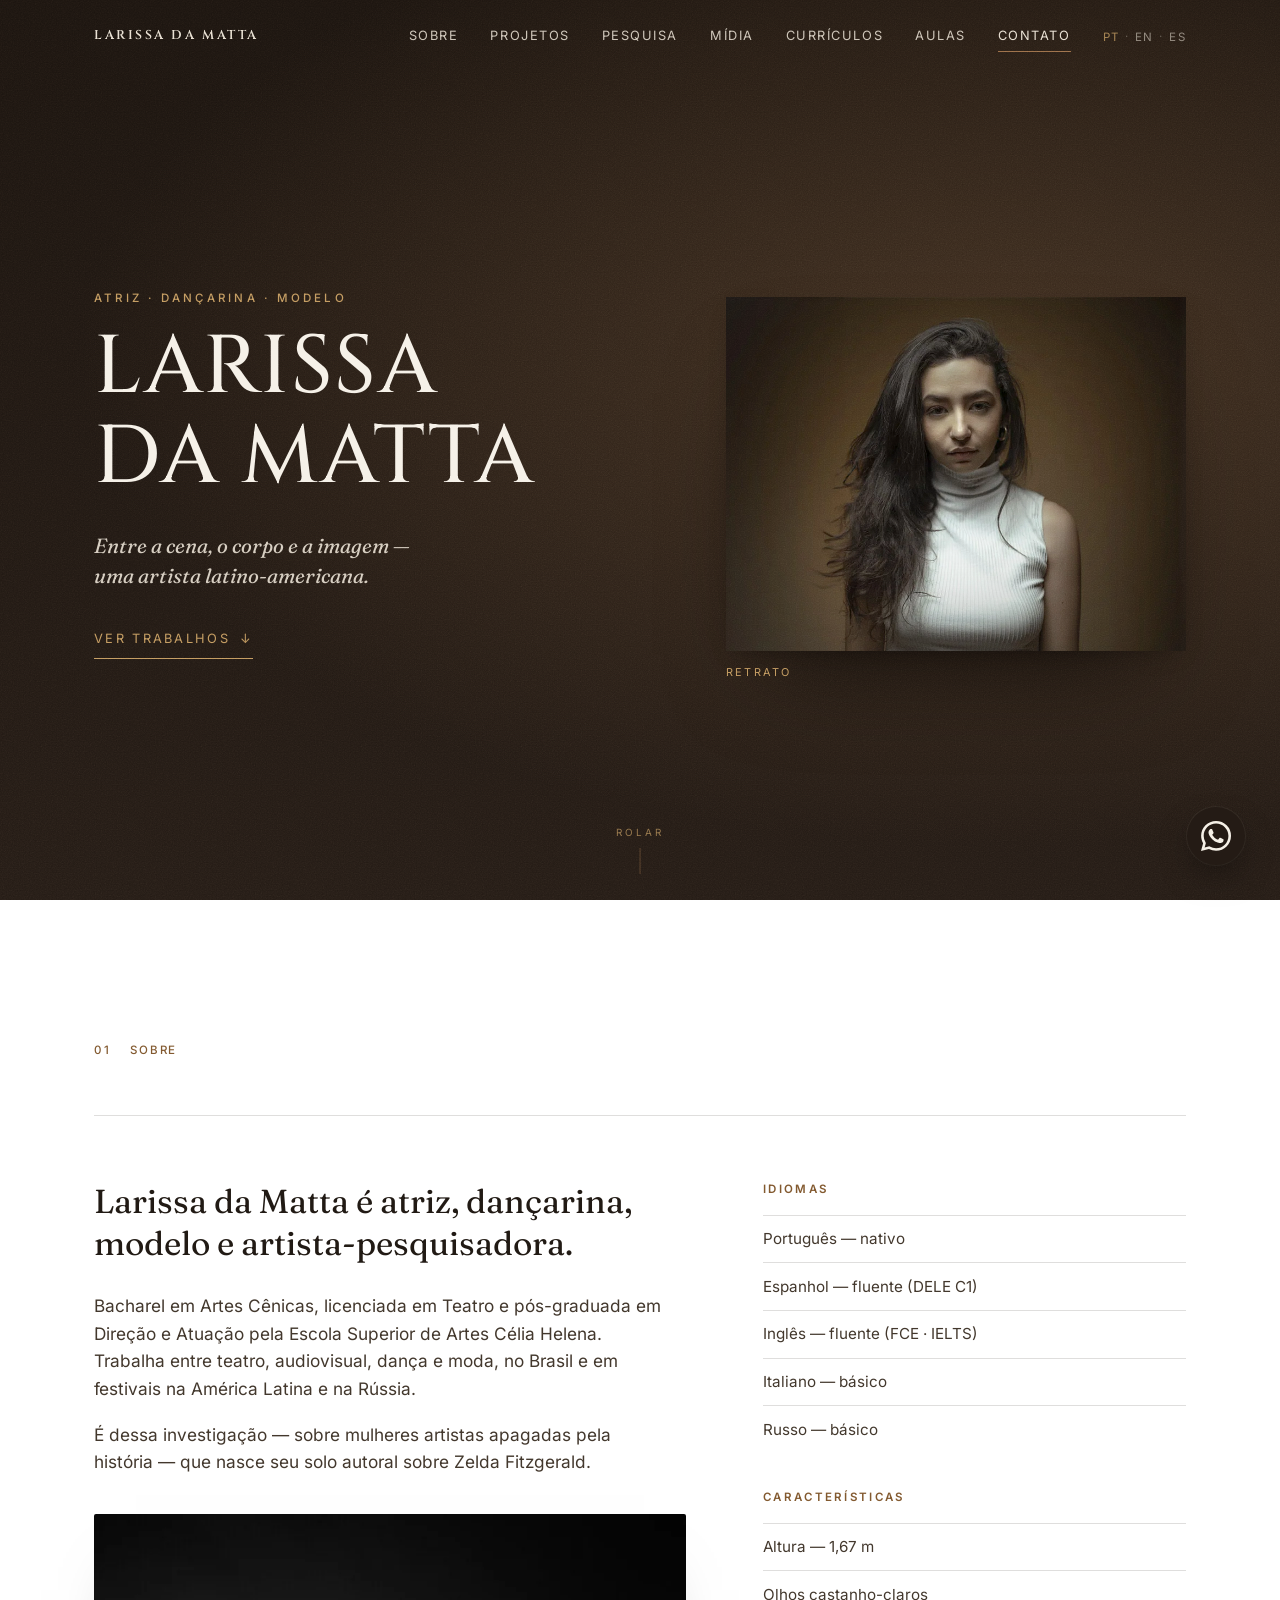
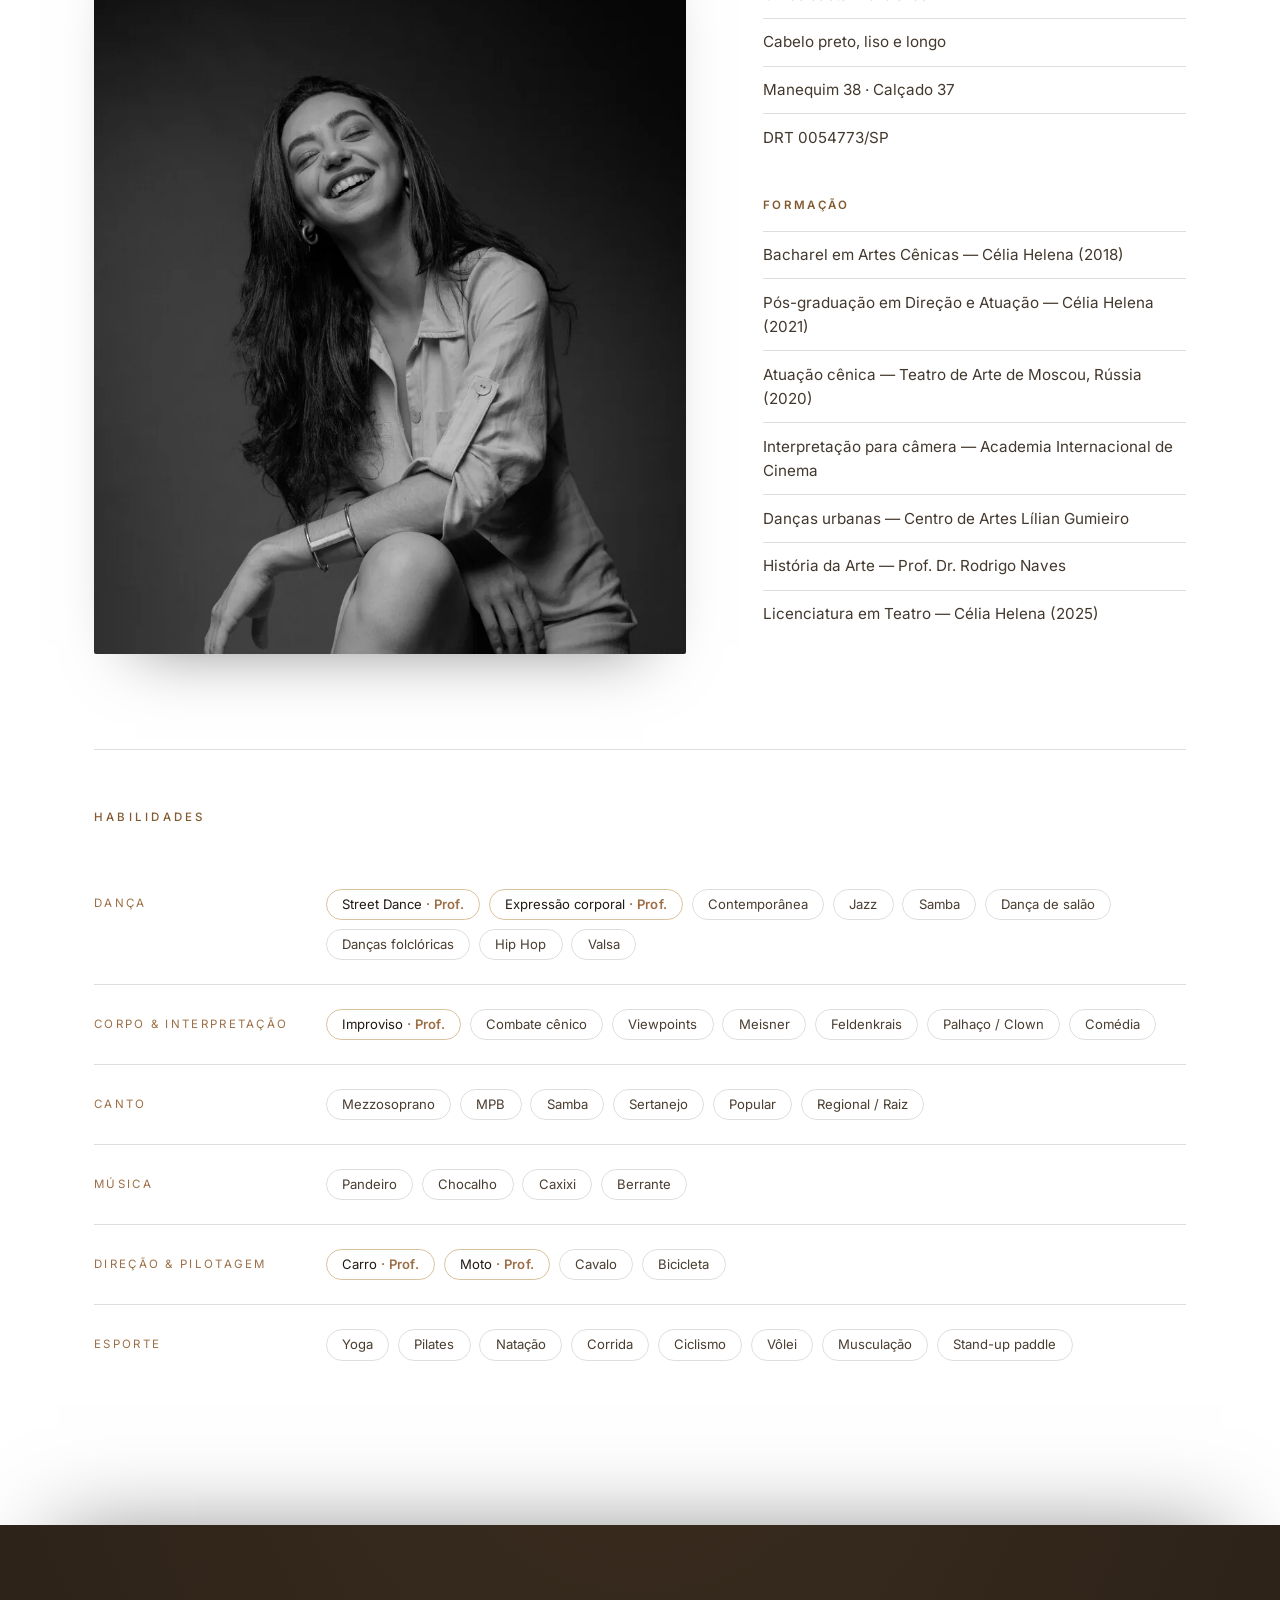
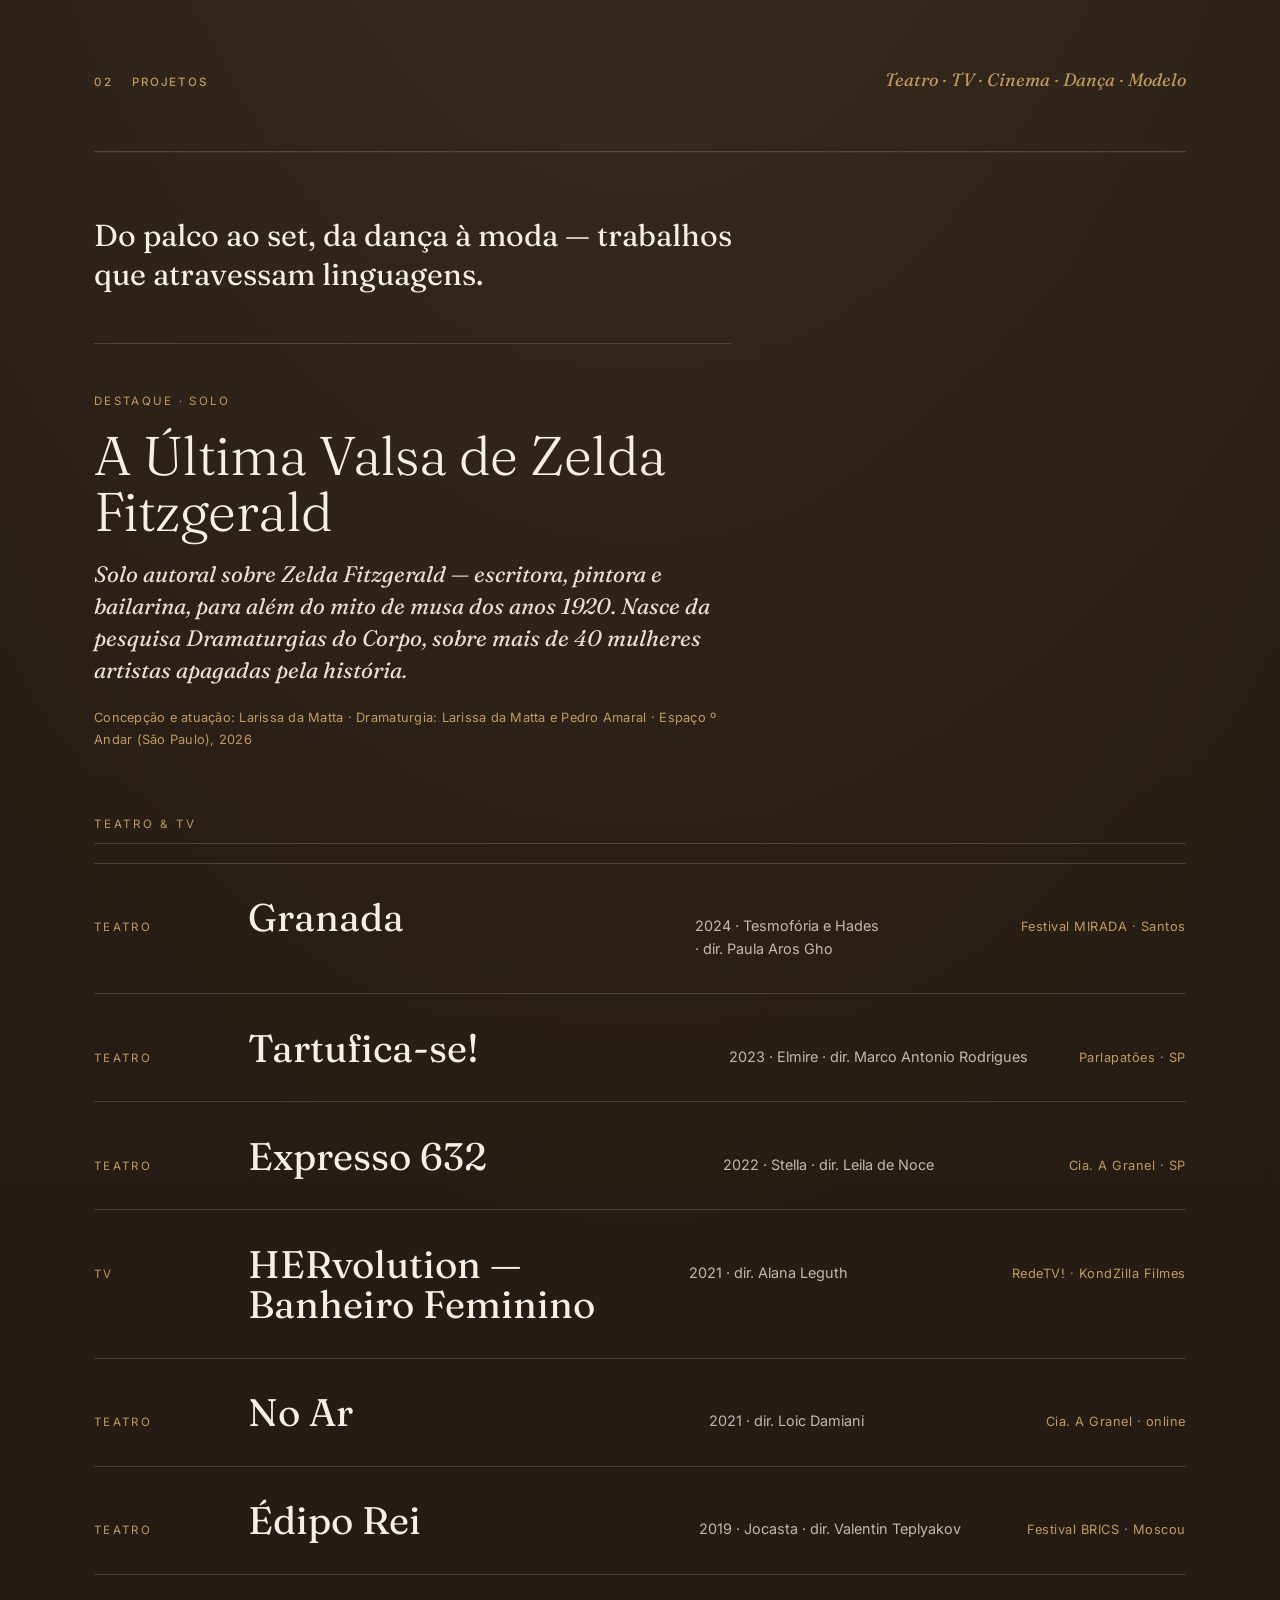
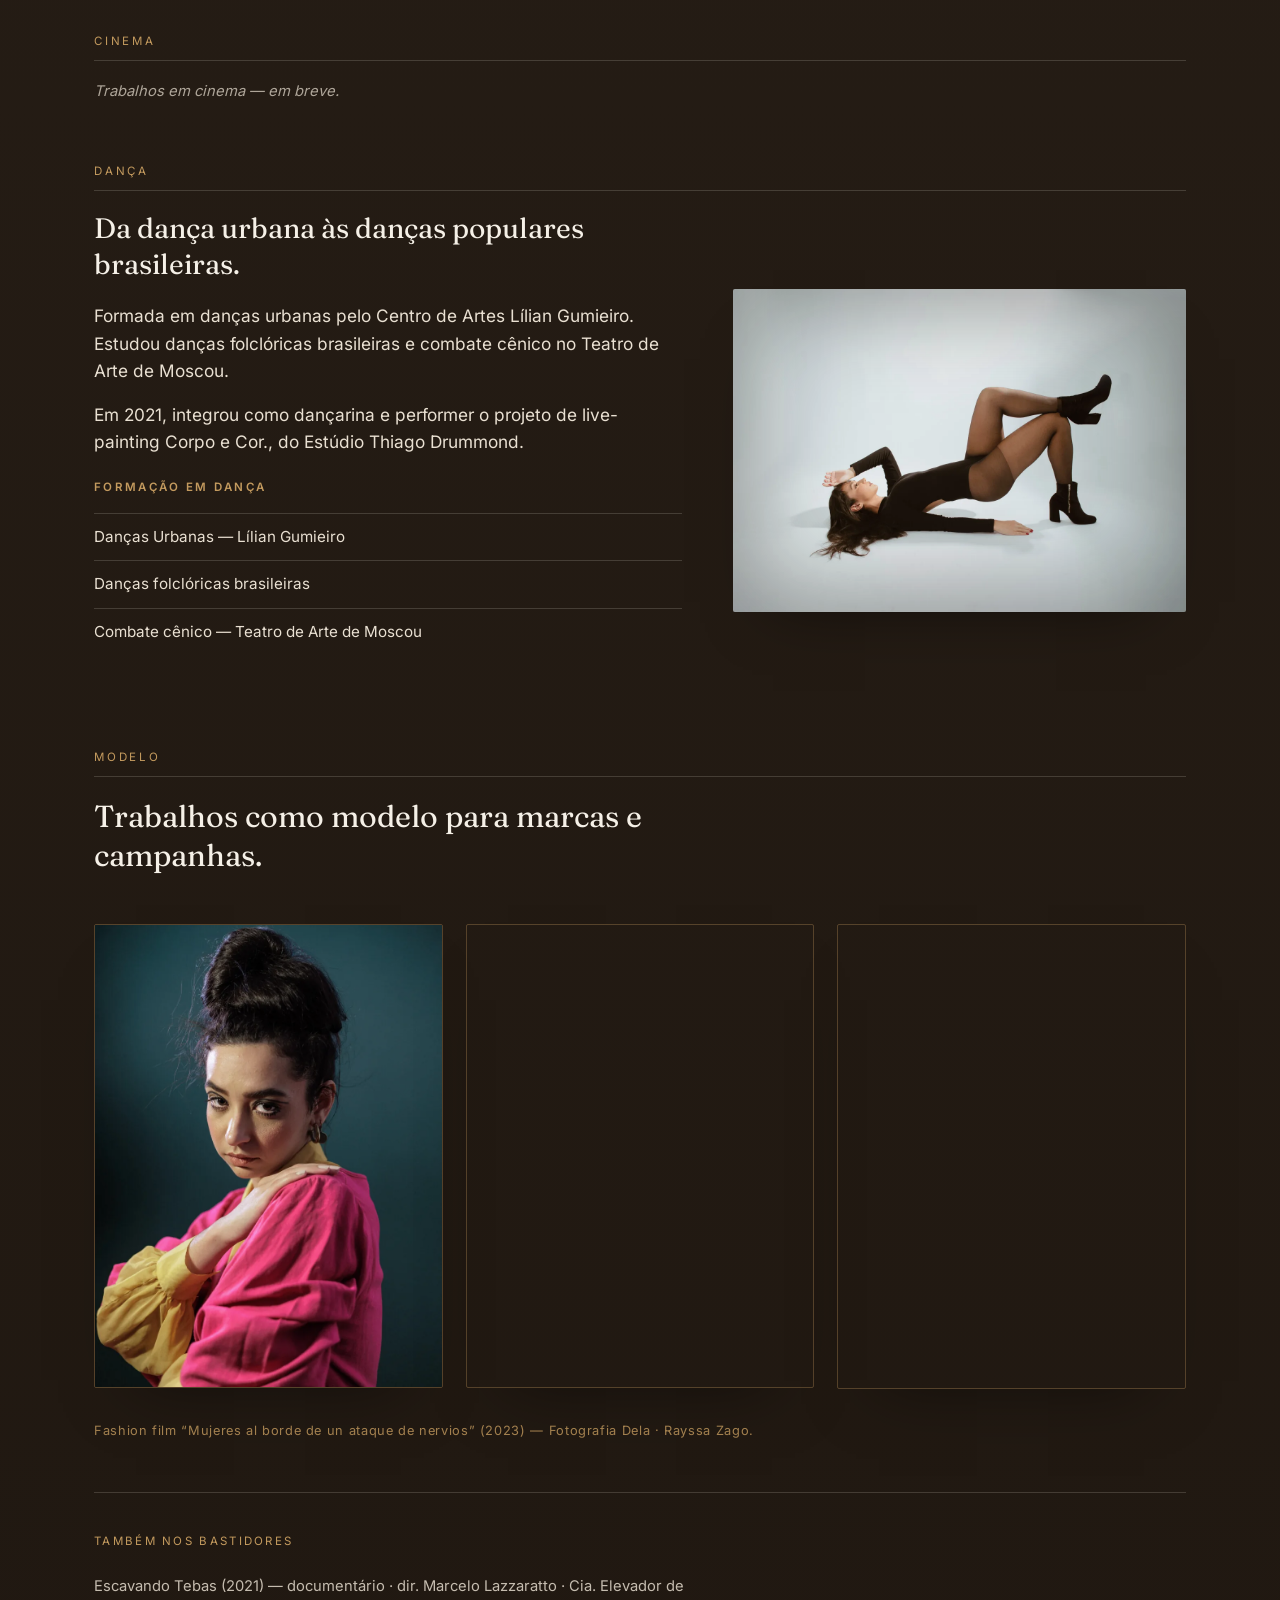
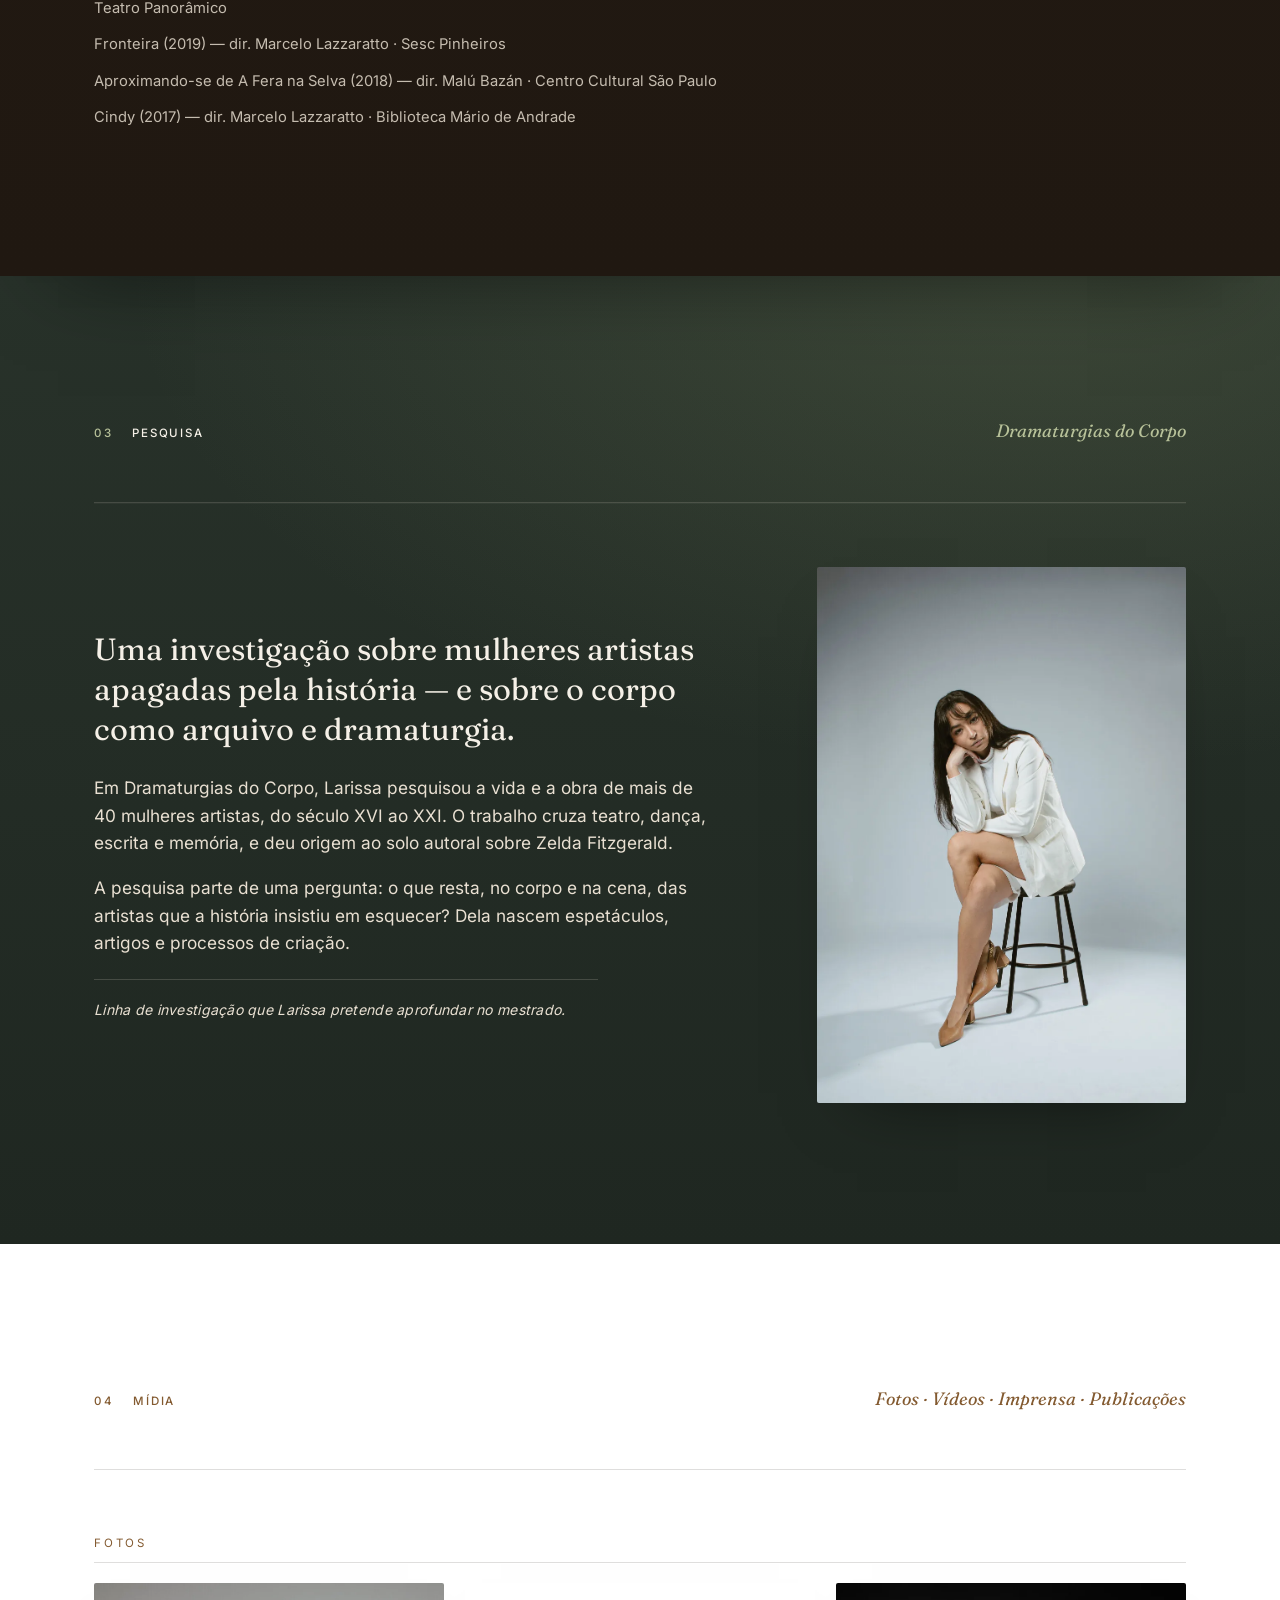
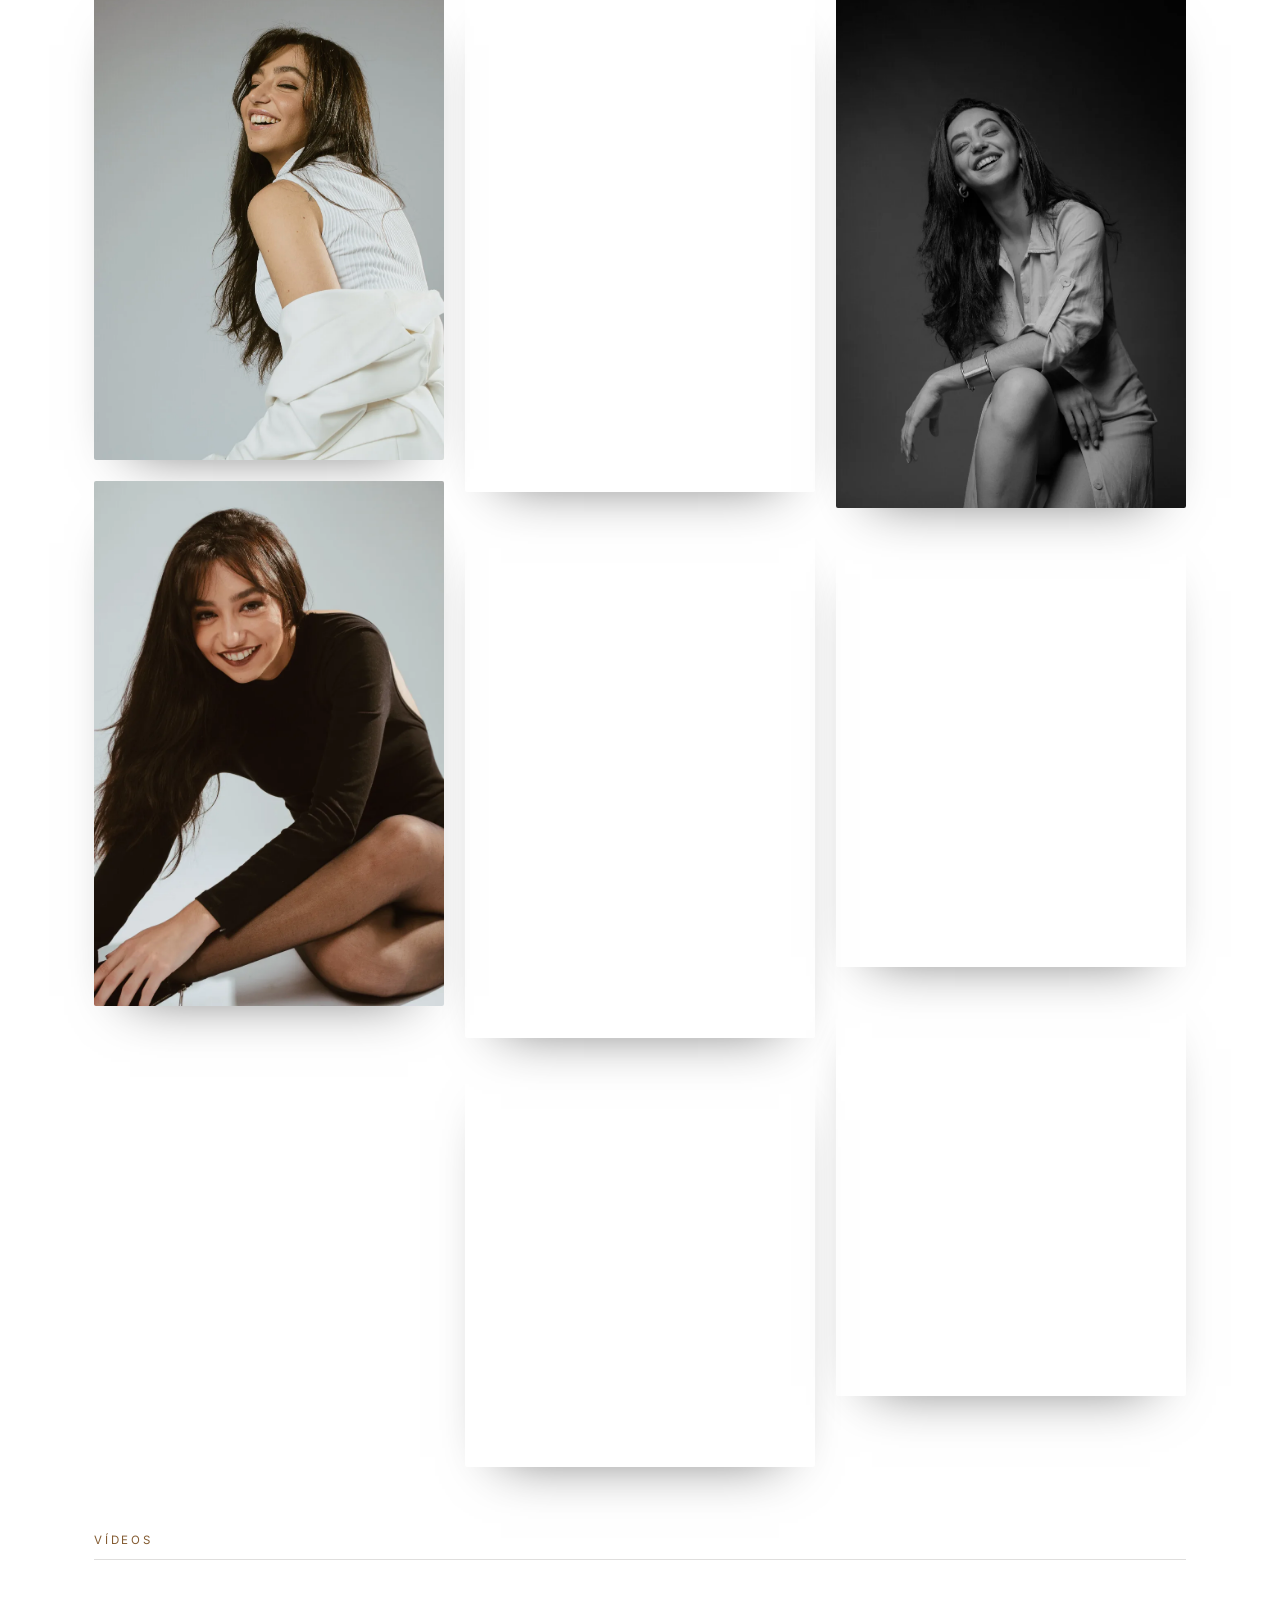
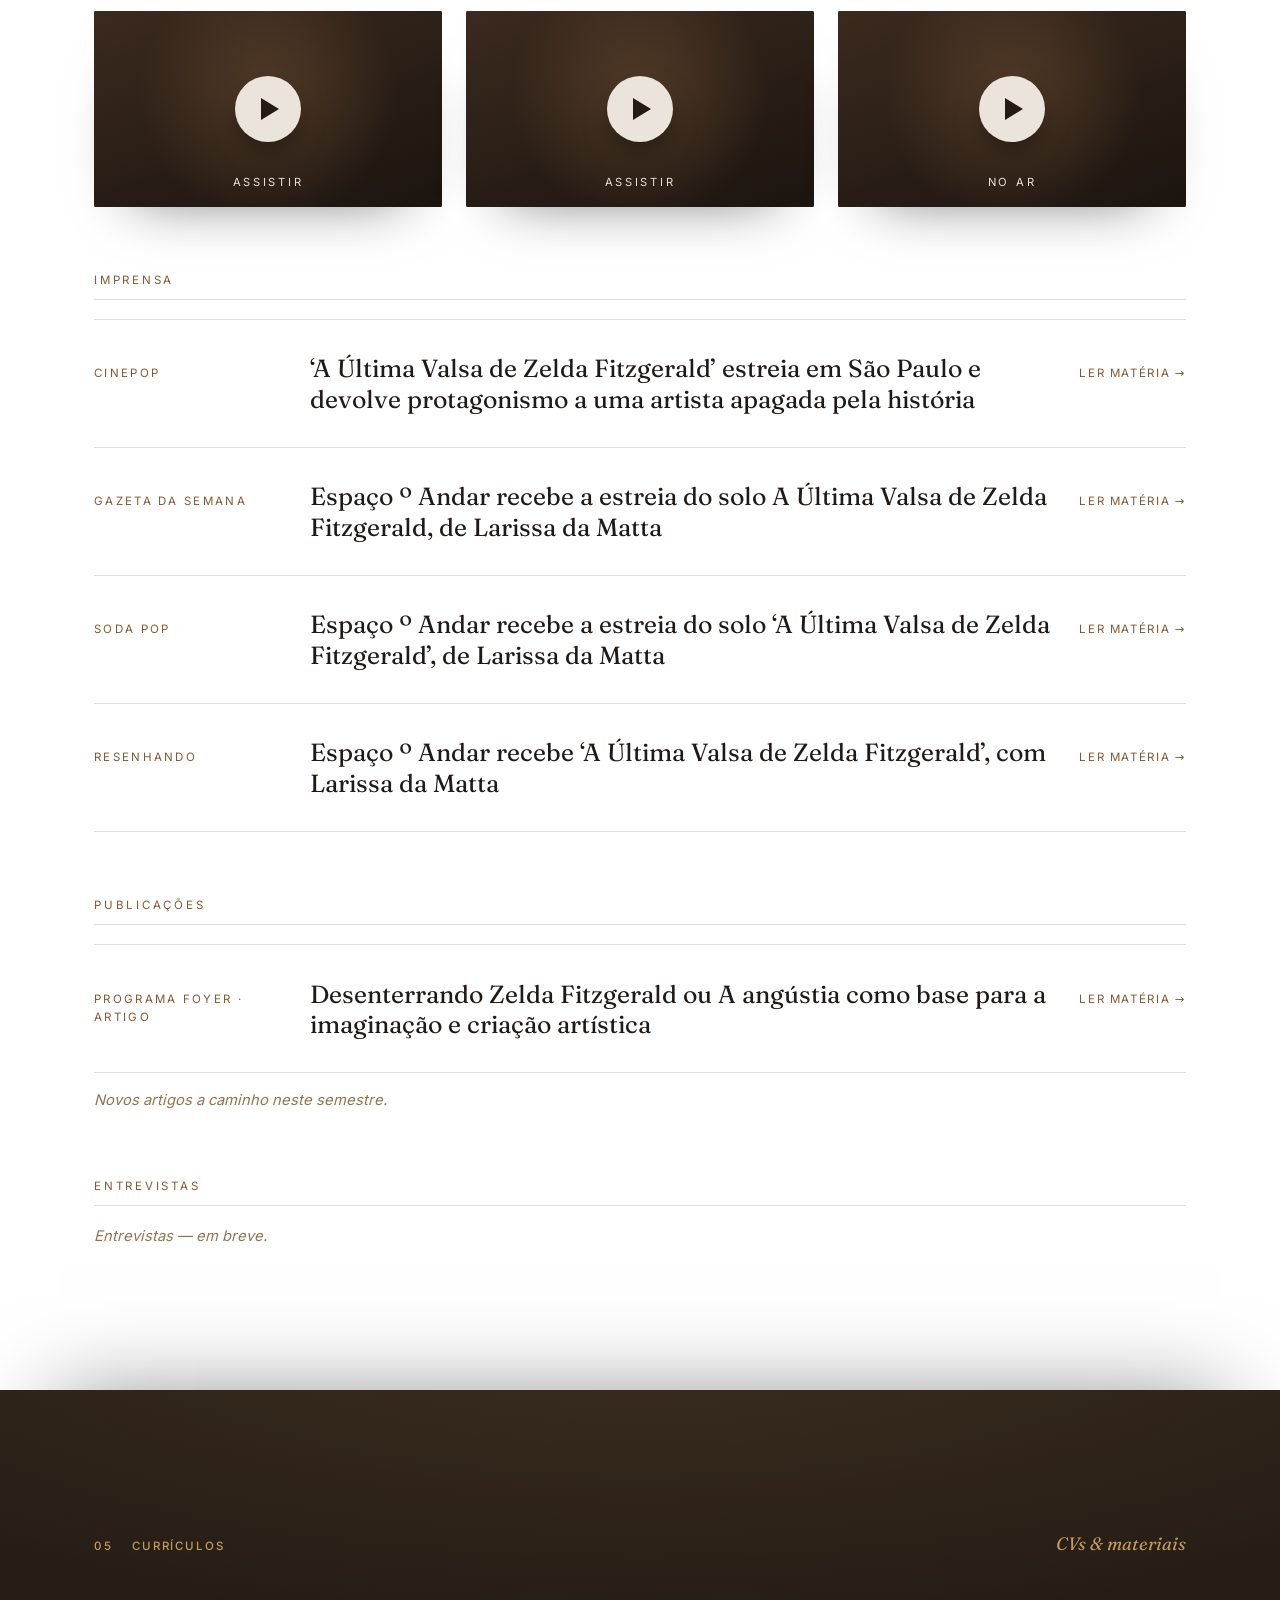
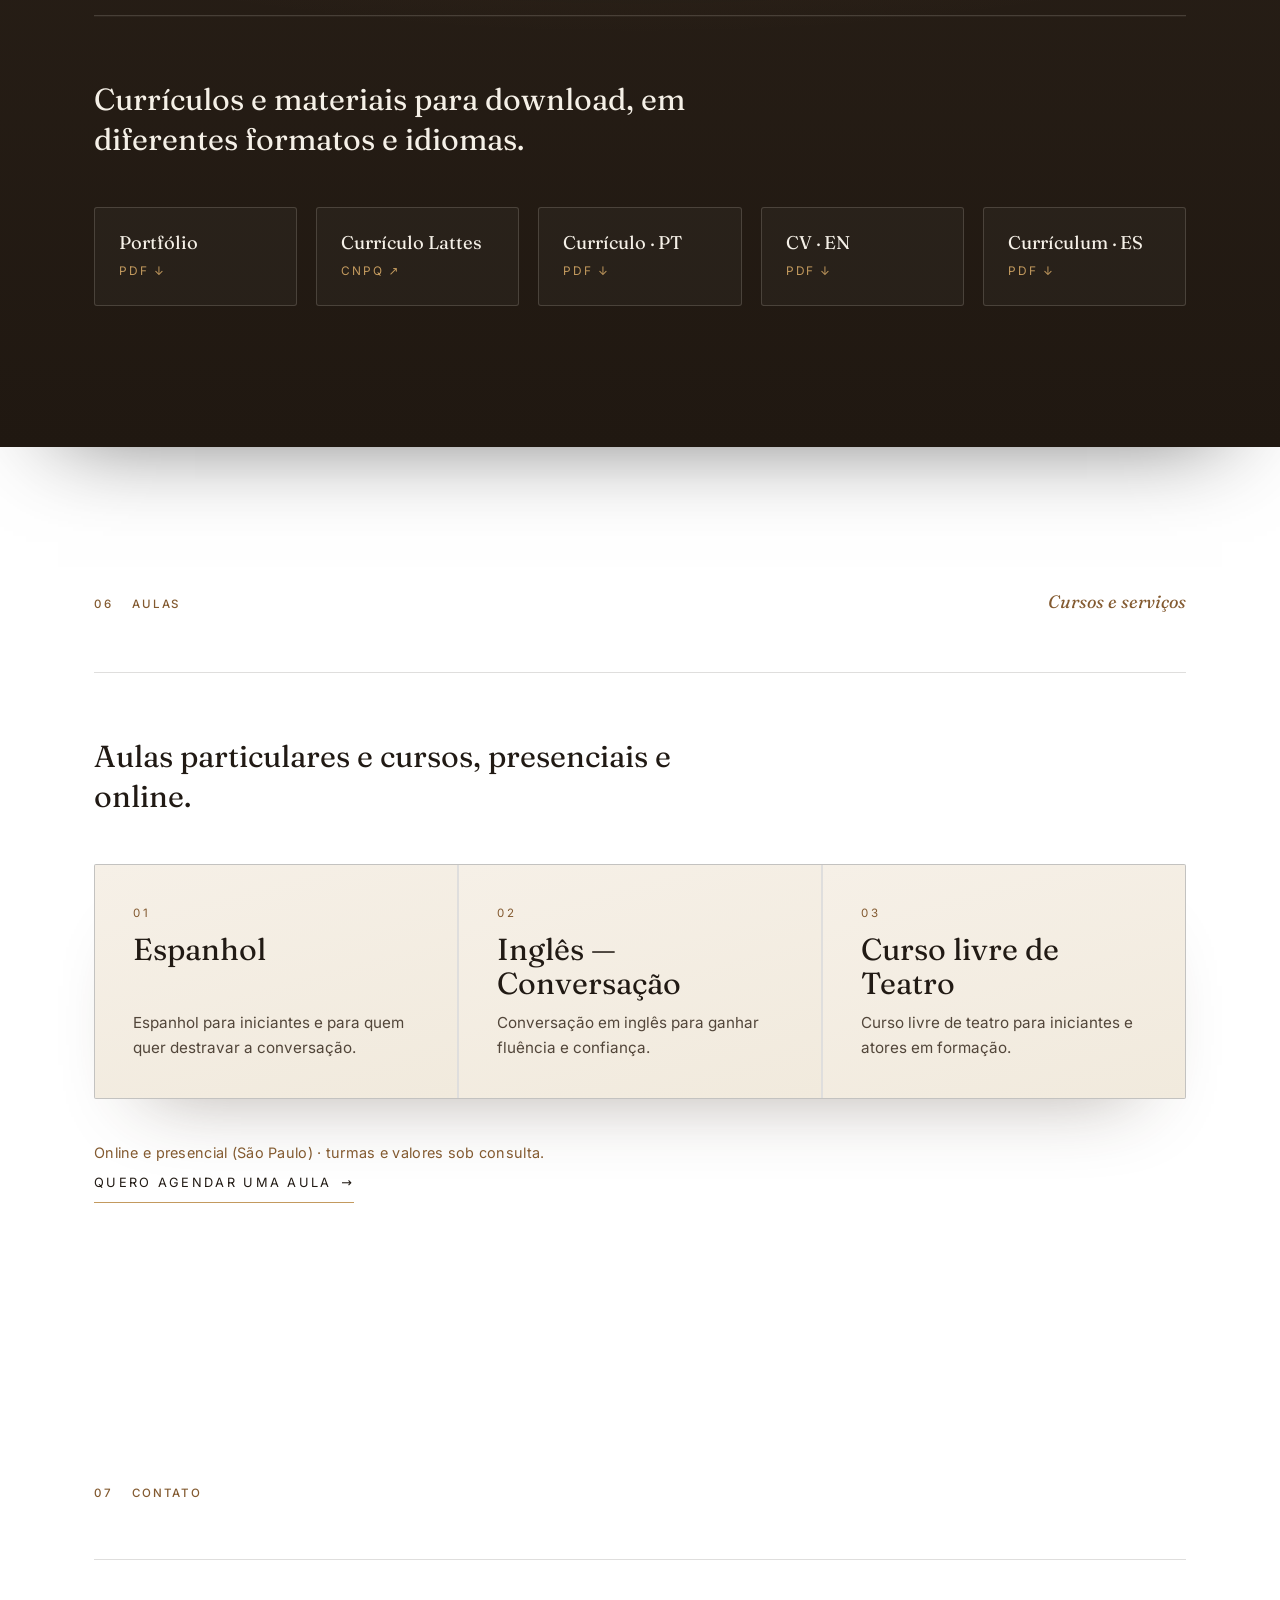
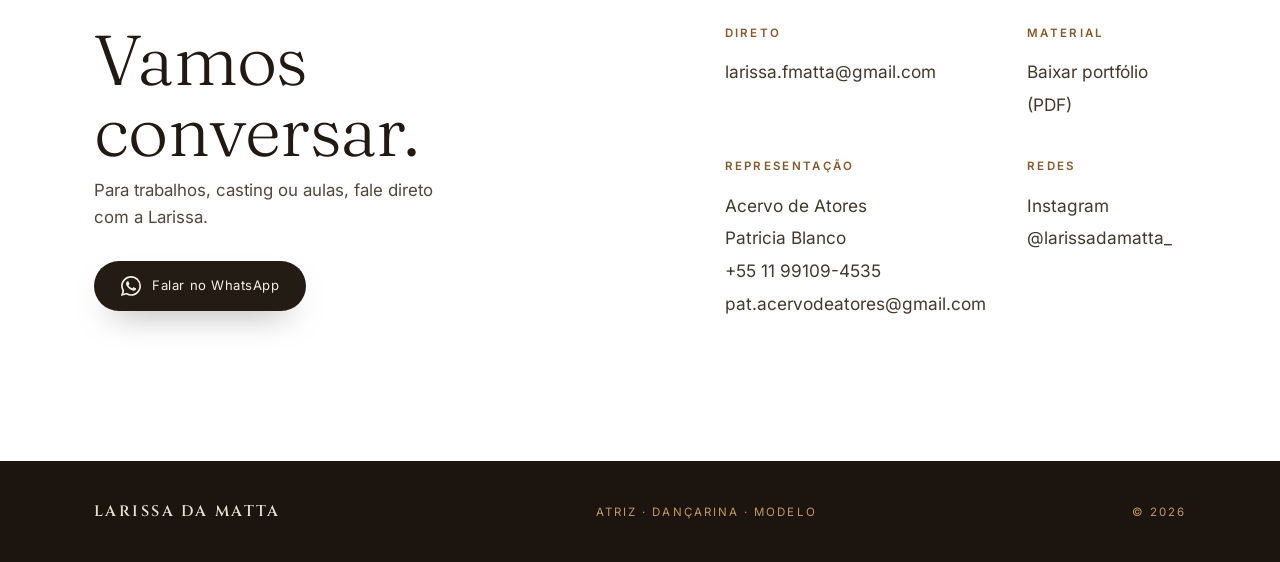
==== commit b38c1e51: "Full-site review pass: a11y, contrast, semantics, tablet balance, copy From a 5-agent review (functi" ====
--- a/index.html
+++ b/index.html
@@ -19,6 +19,7 @@
   <meta property="og:description" content="Atriz, dançarina e modelo. Portfólio de teatro, TV, cinema, dança, moda e aulas." />
   <meta property="og:url" content="https://pedrocobron-ops.github.io/Larissa-da-Matta/" />
   <meta property="og:image" content="https://pedrocobron-ops.github.io/Larissa-da-Matta/assets/images/og-cover.jpg" />
+  <meta property="og:image:alt" content="Larissa da Matta — atriz, dançarina e modelo" />
   <meta property="og:image:width" content="1200" />
   <meta property="og:image:height" content="630" />
   <meta property="og:locale" content="pt_BR" />
@@ -30,6 +31,7 @@
   <meta name="twitter:title" content="Larissa da Matta — Atriz · Dançarina · Modelo" />
   <meta name="twitter:description" content="Atriz, dançarina e modelo. Portfólio de teatro, TV, cinema, dança, moda e aulas." />
   <meta name="twitter:image" content="https://pedrocobron-ops.github.io/Larissa-da-Matta/assets/images/og-cover.jpg" />
+  <meta name="twitter:image:alt" content="Larissa da Matta — atriz, dançarina e modelo" />
 
   <!-- Dados estruturados (schema.org) -->
   <script type="application/ld+json">
@@ -39,7 +41,7 @@
     "name": "Larissa da Matta",
     "alternateName": "Larissa Fernandes da Matta",
     "jobTitle": ["Atriz", "Dançarina", "Modelo"],
-    "description": "Atriz, dançarina, modelo e artista-pesquisadora. Bacharel e pós-graduada em Artes Cênicas pela Escola Superior de Artes Célia Helena.",
+    "description": "Atriz, dançarina, modelo e artista-pesquisadora. Bacharel em Artes Cênicas, licenciada em Teatro e pós-graduada em Direção e Atuação pela Escola Superior de Artes Célia Helena.",
     "url": "https://pedrocobron-ops.github.io/Larissa-da-Matta/",
     "image": "https://pedrocobron-ops.github.io/Larissa-da-Matta/assets/images/og-cover.jpg",
     "nationality": "Brazilian",
@@ -55,6 +57,8 @@
   <link rel="stylesheet" href="./assets/css/style.css" />
 </head>
 <body>
+
+  <a class="skip-link" href="#main" data-i18n="a11y.skip">Pular para o conteúdo</a>
 
   <!-- NAV -->
   <header class="nav" id="nav">
@@ -76,6 +80,8 @@
     </div>
   </header>
 
+  <main id="main">
+
   <!-- HERO -->
   <section class="hero" id="top">
     <div class="hero__grid">
@@ -98,13 +104,13 @@
     <div class="wrap">
       <div class="section__head">
         <span class="label">01</span>
-        <span class="label label--title" data-i18n="sobre.title">Sobre</span>
+        <h2 class="label label--title" data-i18n="sobre.title">Sobre</h2>
       </div>
       <div class="sobre__grid">
         <div class="sobre__bio">
           <p class="lead" data-i18n="sobre.lead">Larissa da Matta é atriz, dançarina, modelo e artista-pesquisadora.</p>
-          <p data-i18n="sobre.p1">É bacharel e licenciada em Teatro pela Escola Superior de Artes Célia Helena. Trabalha entre teatro, audiovisual, dança e moda, no Brasil e em festivais na América Latina e na Rússia.</p>
-          <p data-i18n="sobre.p2">Na pesquisa Dramaturgias do Corpo, investigou a vida e a obra de mais de 40 mulheres artistas, do século XVI ao XXI. Foi desse trabalho que nasceu seu solo sobre Zelda Fitzgerald.</p>
+          <p data-i18n="sobre.p1">Bacharel em Artes Cênicas, licenciada em Teatro e pós-graduada em Direção e Atuação pela Escola Superior de Artes Célia Helena. Trabalha entre teatro, audiovisual, dança e moda, no Brasil e em festivais na América Latina e na Rússia.</p>
+          <p data-i18n="sobre.p2">É dessa investigação — sobre mulheres artistas apagadas pela história — que nasce seu solo autoral sobre Zelda Fitzgerald.</p>
           <figure class="sobre__portrait"><picture><source type="image/webp" srcset="./assets/images/larissa-05.webp" /><img src="./assets/images/larissa-05.jpg" alt="Larissa da Matta em retrato preto e branco" width="853" height="1280" loading="lazy" decoding="async" /></picture></figure>
         </div>
         <aside class="sobre__meta">
@@ -222,10 +228,10 @@
     <div class="wrap">
       <div class="section__head">
         <span class="label">02</span>
-        <span class="label label--title" data-i18n="projetos.title">Projetos</span>
+        <h2 class="label label--title" data-i18n="projetos.title">Projetos</h2>
         <span class="section__sub" data-i18n="projetos.sub">Teatro · TV · Cinema · Dança · Modelo</span>
       </div>
-      <p class="intro-line intro-line--light" data-i18n="projetos.lead">Uma seleção de trabalhos entre palco, tela, dança e moda.</p>
+      <p class="intro-line intro-line--light" data-i18n="projetos.lead">Do palco ao set, da dança à moda — trabalhos que atravessam linguagens.</p>
 
       <article class="feature">
         <span class="feature__tag" data-i18n="atriz.feat.tag">Destaque · Solo</span>
@@ -329,7 +335,7 @@
     <div class="wrap">
       <div class="section__head">
         <span class="label">03</span>
-        <span class="label label--title" data-i18n="pesquisa.title">Pesquisa</span>
+        <h2 class="label label--title" data-i18n="pesquisa.title">Pesquisa</h2>
         <span class="section__sub" data-i18n="pesquisa.sub">Dramaturgias do Corpo</span>
       </div>
       <div class="pesquisa__grid">
@@ -349,7 +355,7 @@
     <div class="wrap">
       <div class="section__head">
         <span class="label">04</span>
-        <span class="label label--title" data-i18n="midia.title">Mídia</span>
+        <h2 class="label label--title" data-i18n="midia.title">Mídia</h2>
         <span class="section__sub" data-i18n="midia.sub">Fotos · Vídeos · Imprensa · Publicações</span>
       </div>
 
@@ -393,21 +399,21 @@
         <li class="press__item">
           <a href="https://gazetadasemana.com.br/noticia/273388/andar-recebe-estreia-do-solo-a-ultima-valsa-de-zelda-fitzgerald-de-larissa-da-matta-em-abril" target="_blank" rel="noopener">
             <span class="press__outlet">Gazeta da Semana</span>
-            <span class="press__title">º Andar recebe a estreia do solo A Última Valsa de Zelda Fitzgerald, de Larissa da Matta</span>
+            <span class="press__title">Espaço º Andar recebe a estreia do solo A Última Valsa de Zelda Fitzgerald, de Larissa da Matta</span>
             <span class="press__cta" data-i18n="imprensa.read">Ler matéria →</span>
           </a>
         </li>
         <li class="press__item">
           <a href="https://www.sodapop.com.br/oandar-recebe-estreia-do-solo-a-ultima-valsa-de-zelda-fitzgerald-de-larissa-da-matta/" target="_blank" rel="noopener">
             <span class="press__outlet">Soda Pop</span>
-            <span class="press__title">º Andar recebe a estreia do solo ‘A Última Valsa de Zelda Fitzgerald’, de Larissa da Matta</span>
+            <span class="press__title">Espaço º Andar recebe a estreia do solo ‘A Última Valsa de Zelda Fitzgerald’, de Larissa da Matta</span>
             <span class="press__cta" data-i18n="imprensa.read">Ler matéria →</span>
           </a>
         </li>
         <li class="press__item">
           <a href="https://www.resenhando.com/2026/04/andar-recebe-estreia-do-solo-ultima.html" target="_blank" rel="noopener">
             <span class="press__outlet">Resenhando</span>
-            <span class="press__title">º Andar recebe ‘A Última Valsa de Zelda Fitzgerald’, com Larissa da Matta</span>
+            <span class="press__title">Espaço º Andar recebe ‘A Última Valsa de Zelda Fitzgerald’, com Larissa da Matta</span>
             <span class="press__cta" data-i18n="imprensa.read">Ler matéria →</span>
           </a>
         </li>
@@ -435,7 +441,7 @@
     <div class="wrap">
       <div class="section__head">
         <span class="label">05</span>
-        <span class="label label--title" data-i18n="curriculos.title">Currículos</span>
+        <h2 class="label label--title" data-i18n="curriculos.title">Currículos</h2>
         <span class="section__sub" data-i18n="curriculos.sub">CVs &amp; materiais</span>
       </div>
       <p class="intro-line intro-line--light" data-i18n="curriculos.lead">Currículos e materiais para download, em diferentes formatos e idiomas.</p>
@@ -444,7 +450,7 @@
           <span class="cv-card__k" data-i18n="curriculos.portfolio">Portfólio</span>
           <span class="cv-card__v">PDF ↓</span>
         </a>
-        <a class="cv-card" href="http://lattes.cnpq.br/2520353948330757" target="_blank" rel="noopener">
+        <a class="cv-card" href="https://lattes.cnpq.br/2520353948330757" target="_blank" rel="noopener">
           <span class="cv-card__k">Currículo Lattes</span>
           <span class="cv-card__v">CNPq ↗</span>
         </a>
@@ -469,7 +475,7 @@
     <div class="wrap">
       <div class="section__head">
         <span class="label">06</span>
-        <span class="label label--title" data-i18n="aulas.title">Aulas</span>
+        <h2 class="label label--title" data-i18n="aulas.title">Aulas</h2>
         <span class="section__sub" data-i18n="aulas.sub">Cursos e serviços</span>
       </div>
       <p class="intro-line" data-i18n="aulas.lead">Aulas particulares e cursos, presenciais e online.</p>
@@ -500,11 +506,11 @@
     <div class="wrap">
       <div class="section__head">
         <span class="label">07</span>
-        <span class="label label--title" data-i18n="contato.title">Contato</span>
+        <h2 class="label label--title" data-i18n="contato.title">Contato</h2>
       </div>
       <div class="contato__grid">
         <div class="contato__intro">
-          <h2 class="contato__title" data-i18n-html="contato.headline">Vamos<br />conversar.</h2>
+          <p class="contato__title" data-i18n-html="contato.headline">Vamos<br />conversar.</p>
           <p class="contato__lead" data-i18n="contato.lead">Para trabalhos, casting ou aulas, fale direto com a Larissa.</p>
           <a class="btn-wa" href="https://wa.me/5511941220402" data-i18n-href="wa.link" target="_blank" rel="noopener">
             <svg viewBox="0 0 24 24" aria-hidden="true"><path d="M17.472 14.382c-.297-.149-1.758-.867-2.03-.967-.273-.099-.471-.148-.67.15-.197.297-.767.966-.94 1.164-.173.199-.347.223-.644.075-.297-.15-1.255-.463-2.39-1.475-.883-.788-1.48-1.761-1.653-2.059-.173-.297-.018-.458.13-.606.134-.133.298-.347.446-.52.149-.174.198-.298.298-.497.099-.198.05-.371-.025-.52-.075-.149-.669-1.612-.916-2.207-.242-.579-.487-.5-.669-.51-.173-.008-.371-.01-.57-.01-.198 0-.52.074-.792.372-.272.297-1.04 1.016-1.04 2.479 0 1.462 1.065 2.875 1.213 3.074.149.198 2.096 3.2 5.077 4.487.71.306 1.263.489 1.694.625.712.227 1.36.195 1.872.118.571-.085 1.758-.719 2.006-1.413.248-.694.248-1.289.173-1.413-.074-.124-.272-.198-.57-.347m-5.421 7.403h-.004a9.87 9.87 0 01-5.031-1.378l-.361-.214-3.741.982.998-3.648-.235-.374a9.86 9.86 0 01-1.51-5.26c.001-5.45 4.436-9.884 9.888-9.884 2.64 0 5.122 1.03 6.988 2.898a9.825 9.825 0 012.893 6.994c-.003 5.45-4.437 9.885-9.885 9.885M20.52 3.449C18.24 1.245 15.24 0 12.045 0 5.463 0 .104 5.359.101 11.892c0 2.096.549 4.14 1.595 5.945L0 24l6.335-1.652a11.882 11.882 0 005.71 1.447h.006c6.585 0 11.946-5.359 11.949-11.893a11.821 11.821 0 00-3.495-8.407"/></svg>
@@ -532,6 +538,8 @@
       </div>
     </div>
   </section>
+
+  </main>
 
   <!-- FOOTER -->
   <footer class="footer">
--- a/assets/css/style.css
+++ b/assets/css/style.css
@@ -752,6 +752,77 @@
 }
 
 /* ============================================================
+   REVISÃO — polimento (contraste, semântica, equilíbrio, tablet)
+   ============================================================ */
+
+/* Contraste: tom mais escuro p/ rótulos pequenos sobre fundo claro */
+:root{ --caramel-dark:#835a30; }
+.label{color:var(--caramel-dark);}
+.label--title{opacity:1;}
+.section__sub{color:var(--caramel-dark);}
+.meta__block h3,.info__block h3{color:var(--caramel-dark);}
+.press__outlet,.press__cta{color:var(--caramel-dark);}
+.card__num,.aulas__note,.projgroup__label--dark,.soon-line{color:var(--caramel-dark);}
+.section--dark .meta__block h3{color:var(--ocre);}
+/* micro-rótulos em fundo escuro: caramelo -> ocre (passa no espresso) */
+.eyebrow,.hero__index,.hero__scroll,.work__place,.works__note,.feature__credit,
+.footer__role,.footer__copy{color:var(--ocre);}
+.nav__lang button{opacity:.68;}
+
+/* Skip link */
+.skip-link{position:absolute;left:-9999px;top:0;z-index:100;background:var(--espresso);
+  color:var(--cream);padding:.7rem 1.1rem;border-radius:2px;font-size:.85rem;letter-spacing:.08em;}
+.skip-link:focus{left:1rem;top:1rem;}
+
+/* Título de seção como <h2> — mantém o visual de rótulo */
+h2.label{margin:0;font-size:.72rem;font-weight:500;line-height:1;}
+
+/* Sobre: retrato preenche a coluna e ancora o bloco */
+.sobre__portrait{max-width:none;width:100%;margin-top:clamp(1.8rem,3vw,2.6rem);}
+.sobre__portrait img{aspect-ratio:4/5;object-fit:cover;object-position:center 22%;}
+
+/* Dança (Projetos, escuro): assenta a foto de fundo claro */
+.projgroup__photo{position:relative;}
+.projgroup__photo::after{content:"";position:absolute;inset:0;pointer-events:none;
+  box-shadow:inset 0 0 90px 24px rgba(27,20,15,.34);}
+
+/* Modelo: emoldura os stills do fashion film e harmoniza a saturação */
+.media-grid--3 .media-photo{border:1px solid rgba(195,154,94,.32);}
+.media-grid--3 .media-photo img{filter:saturate(.93) contrast(1.01);}
+
+/* Currículos: uma fileira só de cartões no desktop */
+@media (min-width:1024px){ .cv-grid{grid-template-columns:repeat(5,1fr);} }
+.cv-card{padding:clamp(1.1rem,2vw,1.5rem);}
+
+/* Aulas: reserva 2 linhas no título p/ alinhar as descrições */
+.card h3{min-height:2.2em;}
+
+/* Trabalhos: evita palavra órfã no meta */
+.work__meta{text-wrap:balance;}
+
+/* Menu mobile: painel inerte (fora do Tab) quando fechado */
+@media (max-width:1080px){
+  .nav__links{transition:transform .45s cubic-bezier(.7,0,.2,1),visibility .45s;}
+  .nav__links:not(.is-open){visibility:hidden;}
+}
+
+/* Faixa tablet (561–900px): preenche colunas que ficavam vazias */
+@media (min-width:561px) and (max-width:900px){
+  .hero__media{max-width:min(74vw,600px);}
+  .hero__text{max-width:52ch;}
+  .sobre__portrait{max-width:min(64vw,520px);}
+  .pesquisa__grid{grid-template-columns:1fr;}
+  .pesquisa__photo{max-width:min(64vw,520px);}
+}
+
+/* WhatsApp flutuante: menor em telas pequenas + respiro nas Aulas */
+@media (max-width:900px){
+  .wa-float{width:48px;height:48px;}
+  .wa-float svg{width:26px;height:26px;}
+  #aulas{padding-bottom:5.5rem;}
+}
+
+/* ============================================================
    REESTRUTURA — Projetos, Pesquisa (verde), Mídia, Currículos
    ============================================================ */
 
@@ -815,3 +886,12 @@
 
 /* Aulas — nota de formato */
 .aulas__note{margin:1.4rem 0 .2rem;font-size:.9rem;color:var(--caramel);letter-spacing:.02em;}
+
+/* ============================================================
+   OVERRIDES FINAIS — garantem precedência sobre os blocos acima
+   ============================================================ */
+.aulas__note,.projgroup__label--dark,.soon-line{color:var(--caramel-dark);}
+.section--dark .soon-line{color:var(--sand);}
+.cv-card{padding:clamp(1.1rem,2vw,1.5rem);}
+@media (min-width:1024px){ #curriculos .cv-grid{grid-template-columns:repeat(5,1fr);} }
+@media (min-width:561px) and (max-width:900px){ .pesquisa__photo{max-width:min(64vw,520px);} }
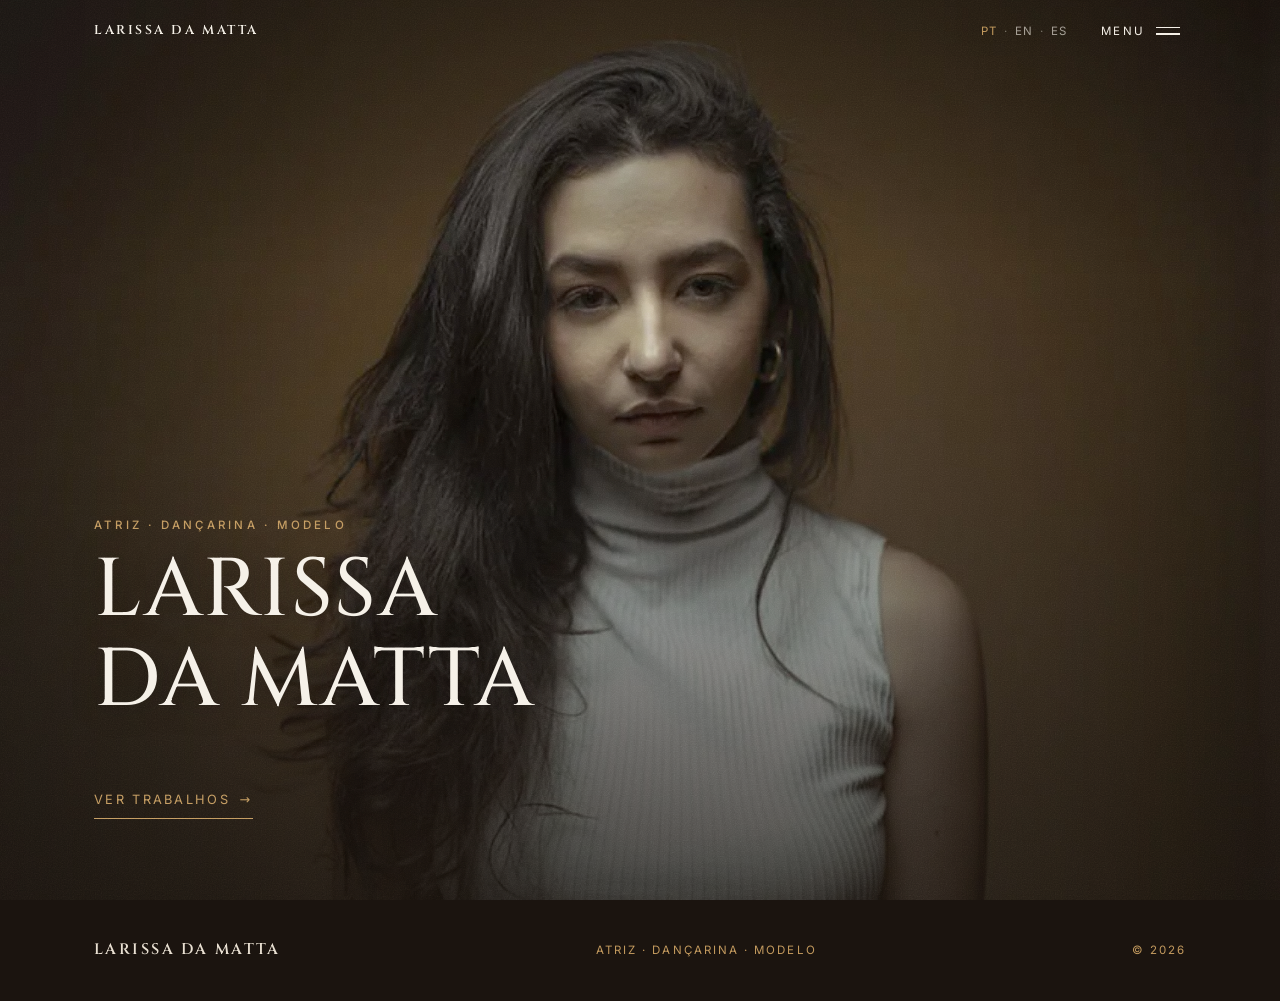
==== commit 203e3e70: "Tab architecture (capa + menu) and copy changes from the actress's feedback Navigation: - Rebuild as" ====
--- a/index.html
+++ b/index.html
@@ -1,10 +1,10 @@
 <!DOCTYPE html>
-<html lang="pt-BR">
+<html lang="pt-BR" class="no-js">
 <head>
   <meta charset="UTF-8" />
   <meta name="viewport" content="width=device-width, initial-scale=1.0" />
-  <title>Larissa da Matta — Atriz · Dançarina · Modelo</title>
-  <meta name="description" content="Larissa da Matta — atriz, dançarina e modelo. Portfólio de teatro, TV, cinema, dança e trabalhos com marcas, aulas e contato." />
+  <title>Larissa da Matta · Atriz · Dançarina · Modelo</title>
+  <meta name="description" content="Larissa da Matta, atriz, dançarina e modelo. Portfólio de teatro, TV, cinema, dança e trabalhos com marcas, aulas e contato." />
   <meta name="robots" content="index, follow" />
 
   <!-- Ícone -->
@@ -15,11 +15,11 @@
   <!-- Open Graph / redes sociais -->
   <meta property="og:type" content="website" />
   <meta property="og:site_name" content="Larissa da Matta" />
-  <meta property="og:title" content="Larissa da Matta — Atriz · Dançarina · Modelo" />
+  <meta property="og:title" content="Larissa da Matta · Atriz · Dançarina · Modelo" />
   <meta property="og:description" content="Atriz, dançarina e modelo. Portfólio de teatro, TV, cinema, dança, moda e aulas." />
   <meta property="og:url" content="https://pedrocobron-ops.github.io/Larissa-da-Matta/" />
   <meta property="og:image" content="https://pedrocobron-ops.github.io/Larissa-da-Matta/assets/images/og-cover.jpg" />
-  <meta property="og:image:alt" content="Larissa da Matta — atriz, dançarina e modelo" />
+  <meta property="og:image:alt" content="Larissa da Matta, atriz, dançarina e modelo" />
   <meta property="og:image:width" content="1200" />
   <meta property="og:image:height" content="630" />
   <meta property="og:locale" content="pt_BR" />
@@ -28,10 +28,10 @@
 
   <!-- Twitter -->
   <meta name="twitter:card" content="summary_large_image" />
-  <meta name="twitter:title" content="Larissa da Matta — Atriz · Dançarina · Modelo" />
+  <meta name="twitter:title" content="Larissa da Matta · Atriz · Dançarina · Modelo" />
   <meta name="twitter:description" content="Atriz, dançarina e modelo. Portfólio de teatro, TV, cinema, dança, moda e aulas." />
   <meta name="twitter:image" content="https://pedrocobron-ops.github.io/Larissa-da-Matta/assets/images/og-cover.jpg" />
-  <meta name="twitter:image:alt" content="Larissa da Matta — atriz, dançarina e modelo" />
+  <meta name="twitter:image:alt" content="Larissa da Matta, atriz, dançarina e modelo" />
 
   <!-- Dados estruturados (schema.org) -->
   <script type="application/ld+json">
@@ -54,53 +54,60 @@
   }
   </script>
 
+  <script>document.documentElement.classList.remove("no-js");document.documentElement.classList.add("js");</script>
   <link rel="stylesheet" href="./assets/css/style.css" />
 </head>
 <body>
 
   <a class="skip-link" href="#main" data-i18n="a11y.skip">Pular para o conteúdo</a>
 
-  <!-- NAV -->
-  <header class="nav" id="nav">
-    <div class="nav__inner">
-      <a href="#top" class="nav__brand">Larissa&nbsp;da&nbsp;Matta</a>
-      <nav class="nav__links" id="navLinks">
-        <a href="#sobre" data-i18n="nav.sobre">Sobre</a>
-        <a href="#projetos" data-i18n="nav.projetos">Projetos</a>
-        <a href="#pesquisa" data-i18n="nav.pesquisa">Pesquisa</a>
-        <a href="#midia" data-i18n="nav.midia">Mídia</a>
-        <a href="#curriculos" data-i18n="nav.curriculos">Currículos</a>
-        <a href="#aulas" data-i18n="nav.aulas">Aulas</a>
-        <a href="#contato" data-i18n="nav.contato">Contato</a>
-        <span class="nav__lang" id="langSwitch" role="group" aria-label="Idioma / Language">
+  <!-- BARRA SUPERIOR -->
+  <header class="topbar" id="topbar">
+    <div class="topbar__inner">
+      <a href="#top" class="topbar__brand">Larissa&nbsp;da&nbsp;Matta</a>
+      <div class="topbar__right">
+        <span class="topbar__lang" id="langSwitch" role="group" aria-label="Idioma / Language">
           <button type="button" data-lang="pt" class="is-active" aria-pressed="true" aria-label="Português">PT</button><i aria-hidden="true">·</i><button type="button" data-lang="en" aria-pressed="false" aria-label="English">EN</button><i aria-hidden="true">·</i><button type="button" data-lang="es" aria-pressed="false" aria-label="Español">ES</button>
         </span>
-      </nav>
-      <button class="nav__toggle" id="navToggle" aria-label="Abrir menu" aria-controls="navLinks" aria-expanded="false"><span></span><span></span></button>
+        <button class="menu-toggle" id="menuToggle" aria-controls="menu" aria-expanded="false" aria-label="Abrir menu">
+          <span class="menu-toggle__text" data-i18n="nav.menu">Menu</span>
+          <span class="menu-toggle__bars" aria-hidden="true"><span></span><span></span></span>
+        </button>
+      </div>
     </div>
   </header>
 
+  <!-- MENU (abas) -->
+  <nav class="menu" id="menu" aria-label="Menu principal" aria-hidden="true">
+    <div class="menu__inner">
+      <ul class="menu__links" id="menuLinks">
+        <li><a href="#top" data-i18n="nav.inicio">Início</a></li>
+        <li><a href="#sobre" data-i18n="nav.sobre">Sobre</a></li>
+        <li><a href="#projetos" data-i18n="nav.projetos">Projetos</a></li>
+        <li><a href="#pesquisa" data-i18n="nav.pesquisa">Pesquisa</a></li>
+        <li><a href="#midia" data-i18n="nav.midia">Mídia</a></li>
+        <li><a href="#curriculos" data-i18n="nav.curriculos">Currículos</a></li>
+        <li><a href="#aulas" data-i18n="nav.aulas">Aulas</a></li>
+        <li><a href="#contato" data-i18n="nav.contato">Contato</a></li>
+      </ul>
+    </div>
+  </nav>
+
   <main id="main">
 
-  <!-- HERO -->
-  <section class="hero" id="top">
-    <div class="hero__grid">
-      <div class="hero__text">
-        <p class="eyebrow" data-i18n="hero.eyebrow">Atriz · Dançarina · Modelo</p>
-        <h1 class="hero__name">Larissa<br />da&nbsp;Matta</h1>
-        <p class="hero__lead" data-i18n-html="hero.lead"><em>Entre a cena, o corpo e a imagem —<br />uma artista latino-americana.</em></p>
-        <a href="#projetos" class="hero__cta"><span data-i18n="hero.cta">Ver trabalhos</span> <span aria-hidden="true">↓</span></a>
-      </div>
-      <div class="hero__media">
-        <div class="hero__frame"><picture><source type="image/webp" srcset="./assets/images/larissa-01.webp" /><img src="./assets/images/larissa-01.jpg" alt="Retrato de Larissa da Matta" width="846" height="650" decoding="async" fetchpriority="high" /></picture></div>
-        <span class="hero__index" data-i18n="hero.index">Retrato</span>
-      </div>
-    </div>
-    <div class="hero__scroll"><span data-i18n="hero.scroll">rolar</span></div>
+  <!-- INÍCIO / CAPA -->
+  <section class="hero view is-active" id="top">
+    <picture class="hero__bg"><source type="image/webp" srcset="./assets/images/larissa-01.webp" /><img src="./assets/images/larissa-01.jpg" alt="Larissa da Matta" width="846" height="650" decoding="async" fetchpriority="high" /></picture>
+    <div class="hero__scrim" aria-hidden="true"></div>
+    <div class="hero__content">
+      <p class="eyebrow hero__eyebrow" data-i18n="hero.eyebrow">Atriz · Dançarina · Modelo</p>
+      <h1 class="hero__name">Larissa<br />da&nbsp;Matta</h1>
+      <a href="#projetos" class="hero__cta"><span data-i18n="hero.cta">Ver trabalhos</span> <span aria-hidden="true">→</span></a>
+    </div>
   </section>
 
   <!-- SOBRE -->
-  <section class="sobre section" id="sobre">
+  <section class="sobre section view" id="sobre">
     <div class="wrap">
       <div class="section__head">
         <span class="label">01</span>
@@ -110,24 +117,24 @@
         <div class="sobre__bio">
           <p class="lead" data-i18n="sobre.lead">Larissa da Matta é atriz, dançarina, modelo e artista-pesquisadora.</p>
           <p data-i18n="sobre.p1">Bacharel em Artes Cênicas, licenciada em Teatro e pós-graduada em Direção e Atuação pela Escola Superior de Artes Célia Helena. Trabalha entre teatro, audiovisual, dança e moda, no Brasil e em festivais na América Latina e na Rússia.</p>
-          <p data-i18n="sobre.p2">É dessa investigação — sobre mulheres artistas apagadas pela história — que nasce seu solo autoral sobre Zelda Fitzgerald.</p>
+          <p data-i18n="sobre.p2">É dessa investigação, sobre mulheres artistas apagadas pela história, que nasce seu solo autoral sobre Zelda Fitzgerald.</p>
           <figure class="sobre__portrait"><picture><source type="image/webp" srcset="./assets/images/larissa-05.webp" /><img src="./assets/images/larissa-05.jpg" alt="Larissa da Matta em retrato preto e branco" width="853" height="1280" loading="lazy" decoding="async" /></picture></figure>
         </div>
         <aside class="sobre__meta">
           <div class="meta__block">
             <h3 data-i18n="sobre.langs.title">Idiomas</h3>
             <ul>
-              <li data-i18n="sobre.langs.pt">Português — nativo</li>
-              <li data-i18n="sobre.langs.es">Espanhol — fluente (DELE C1)</li>
-              <li data-i18n="sobre.langs.en">Inglês — fluente (FCE · IELTS)</li>
-              <li data-i18n="sobre.langs.it">Italiano — básico</li>
-              <li data-i18n="sobre.langs.ru">Russo — básico</li>
+              <li data-i18n="sobre.langs.pt">Português: nativo</li>
+              <li data-i18n="sobre.langs.es">Espanhol: fluente (DELE C1)</li>
+              <li data-i18n="sobre.langs.en">Inglês: fluente (FCE · IELTS)</li>
+              <li data-i18n="sobre.langs.it">Italiano: básico</li>
+              <li data-i18n="sobre.langs.ru">Russo: básico</li>
             </ul>
           </div>
           <div class="meta__block">
             <h3 data-i18n="sobre.fisico.title">Características</h3>
             <ul>
-              <li data-i18n="sobre.fisico.1">Altura — 1,67 m</li>
+              <li data-i18n="sobre.fisico.1">Altura: 1,67 m</li>
               <li data-i18n="sobre.fisico.2">Olhos castanho-claros</li>
               <li data-i18n="sobre.fisico.3">Cabelo preto, liso e longo</li>
               <li data-i18n="sobre.fisico.4">Manequim 38 · Calçado 37</li>
@@ -137,13 +144,13 @@
           <div class="meta__block">
             <h3 data-i18n="sobre.form.title">Formação</h3>
             <ul>
-              <li data-i18n="sobre.form.1">Bacharel em Artes Cênicas — Célia Helena (2018)</li>
-              <li data-i18n="sobre.form.2">Pós-graduação em Direção e Atuação — Célia Helena (2021)</li>
-              <li data-i18n="sobre.form.3">Atuação cênica — Teatro de Arte de Moscou, Rússia (2020)</li>
-              <li data-i18n="sobre.form.4">Interpretação para câmera — Academia Internacional de Cinema</li>
-              <li data-i18n="sobre.form.5">Danças urbanas — Centro de Artes Lílian Gumieiro</li>
-              <li data-i18n="sobre.form.6">História da Arte — Prof. Dr. Rodrigo Naves</li>
-              <li data-i18n="sobre.form.7">Licenciatura em Teatro — Célia Helena (2025)</li>
+              <li data-i18n="sobre.form.1">Bacharel em Artes Cênicas · Célia Helena (2018)</li>
+              <li data-i18n="sobre.form.2">Pós-graduação em Direção e Atuação · Célia Helena (2021)</li>
+              <li data-i18n="sobre.form.3">Atuação cênica · Teatro de Arte de Moscou, Rússia (2020)</li>
+              <li data-i18n="sobre.form.4">Interpretação para câmera · Academia Internacional de Cinema</li>
+              <li data-i18n="sobre.form.5">Danças urbanas · Centro de Artes Lílian Gumieiro</li>
+              <li data-i18n="sobre.form.6">História da Arte · Prof. Dr. Rodrigo Naves</li>
+              <li data-i18n="sobre.form.7">Licenciatura em Teatro · Célia Helena (2025)</li>
             </ul>
           </div>
         </aside>
@@ -160,7 +167,6 @@
             <span class="chip" data-i18n="sk.jazz">Jazz</span>
             <span class="chip" data-i18n="sk.samba">Samba</span>
             <span class="chip" data-i18n="sk.salao">Dança de salão</span>
-            <span class="chip" data-i18n="sk.folk">Danças folclóricas</span>
             <span class="chip" data-i18n="sk.hiphop">Hip Hop</span>
             <span class="chip" data-i18n="sk.valsa">Valsa</span>
           </div>
@@ -224,19 +230,19 @@
   </section>
 
   <!-- PROJETOS -->
-  <section class="section section--dark" id="projetos">
+  <section class="section section--dark view" id="projetos">
     <div class="wrap">
       <div class="section__head">
         <span class="label">02</span>
         <h2 class="label label--title" data-i18n="projetos.title">Projetos</h2>
         <span class="section__sub" data-i18n="projetos.sub">Teatro · TV · Cinema · Dança · Modelo</span>
       </div>
-      <p class="intro-line intro-line--light" data-i18n="projetos.lead">Do palco ao set, da dança à moda — trabalhos que atravessam linguagens.</p>
+      <p class="intro-line intro-line--light" data-i18n="projetos.lead">Do palco ao set, da dança à moda. Trabalhos que atravessam linguagens.</p>
 
       <article class="feature">
         <span class="feature__tag" data-i18n="atriz.feat.tag">Destaque · Solo</span>
         <h3 class="feature__title">A Última Valsa de Zelda Fitzgerald</h3>
-        <p class="feature__desc" data-i18n="atriz.feat.desc">Solo autoral sobre Zelda Fitzgerald — escritora, pintora e bailarina, para além do mito de musa dos anos 1920. Nasce da pesquisa Dramaturgias do Corpo, sobre mais de 40 mulheres artistas apagadas pela história.</p>
+        <p class="feature__desc" data-i18n="atriz.feat.desc">Solo autoral sobre Zelda Fitzgerald: escritora, pintora e bailarina, para além do mito de musa dos anos 1920. Nasce da pesquisa Dramaturgias do Corpo, sobre mais de 40 mulheres artistas apagadas pela história.</p>
         <span class="feature__credit" data-i18n="atriz.feat.credit">Concepção e atuação: Larissa da Matta · Dramaturgia: Larissa da Matta e Pedro Amaral · Espaço º Andar (São Paulo), 2026</span>
       </article>
 
@@ -263,7 +269,7 @@
           </li>
           <li class="work">
             <span class="work__year" data-i18n="tag.tv">TV</span>
-            <span class="work__title">HERvolution — Banheiro Feminino</span>
+            <span class="work__title">HERvolution: Banheiro Feminino</span>
             <span class="work__meta">2021 · dir. Alana Leguth</span>
             <span class="work__place">RedeTV! · KondZilla Filmes</span>
           </li>
@@ -284,22 +290,21 @@
 
       <div class="projgroup">
         <span class="projgroup__label" data-i18n="proj.cinema">Cinema</span>
-        <p class="soon-line" data-i18n="proj.cinema.soon">Trabalhos em cinema — em breve.</p>
+        <p class="soon-line" data-i18n="proj.cinema.soon">Trabalhos em cinema, em breve.</p>
       </div>
 
       <div class="projgroup">
         <span class="projgroup__label" data-i18n="proj.danca">Dança</span>
         <div class="projgroup__grid">
           <div class="projgroup__text">
-            <p class="lead" data-i18n="danc.lead">Da dança urbana às danças populares brasileiras.</p>
-            <p data-i18n="danc.p1">Formada em danças urbanas pelo Centro de Artes Lílian Gumieiro. Estudou danças folclóricas brasileiras e combate cênico no Teatro de Arte de Moscou.</p>
+            <p class="lead" data-i18n="danc.lead">Da dança urbana ao corpo em cena.</p>
+            <p data-i18n="danc.p1">Formada em danças urbanas pelo Centro de Artes Lílian Gumieiro. Estudou combate cênico no Teatro de Arte de Moscou.</p>
             <p data-i18n="danc.p2">Em 2021, integrou como dançarina e performer o projeto de live-painting Corpo e Cor., do Estúdio Thiago Drummond.</p>
             <div class="meta__block meta__block--inline">
               <h3 data-i18n="danc.form.title">Formação em dança</h3>
               <ul>
-                <li data-i18n="danc.form.1">Danças Urbanas — Lílian Gumieiro</li>
-                <li data-i18n="danc.form.2">Danças folclóricas brasileiras</li>
-                <li data-i18n="danc.form.3">Combate cênico — Teatro de Arte de Moscou</li>
+                <li data-i18n="danc.form.1">Danças Urbanas · Lílian Gumieiro</li>
+                <li data-i18n="danc.form.3">Combate cênico · Teatro de Arte de Moscou</li>
               </ul>
             </div>
           </div>
@@ -311,47 +316,44 @@
         <span class="projgroup__label" data-i18n="proj.modelo">Modelo</span>
         <p class="intro-line intro-line--light" data-i18n="modelo.lead">Trabalhos como modelo para marcas e campanhas.</p>
         <div class="media-grid media-grid--3">
-          <div class="media-photo"><picture><source type="image/webp" srcset="./assets/images/larissa-film-01.webp" /><img src="./assets/images/larissa-film-01.jpg" alt="Larissa da Matta — still do fashion film Mujeres al borde de un ataque de nervios" width="853" height="1280" loading="lazy" decoding="async" /></picture></div>
-          <div class="media-photo"><picture><source type="image/webp" srcset="./assets/images/larissa-film-02.webp" /><img src="./assets/images/larissa-film-02.jpg" alt="Larissa da Matta — still do fashion film Mujeres al borde de un ataque de nervios" width="1280" height="853" loading="lazy" decoding="async" /></picture></div>
-          <div class="media-photo"><picture><source type="image/webp" srcset="./assets/images/larissa-film-03.webp" /><img src="./assets/images/larissa-film-03.jpg" alt="Larissa da Matta — still do fashion film Mujeres al borde de un ataque de nervios" width="848" height="1280" loading="lazy" decoding="async" /></picture></div>
-        </div>
-        <p class="works__note" data-i18n="modelo.credit">Fashion film “Mujeres al borde de un ataque de nervios” (2023) — Fotografia Dela · Rayssa Zago.</p>
+          <div class="media-photo"><picture><source type="image/webp" srcset="./assets/images/larissa-film-01.webp" /><img src="./assets/images/larissa-film-01.jpg" alt="Larissa da Matta, still do fashion film Mujeres al borde de un ataque de nervios" width="853" height="1280" loading="lazy" decoding="async" /></picture></div>
+          <div class="media-photo"><picture><source type="image/webp" srcset="./assets/images/larissa-film-02.webp" /><img src="./assets/images/larissa-film-02.jpg" alt="Larissa da Matta, still do fashion film Mujeres al borde de un ataque de nervios" width="1280" height="853" loading="lazy" decoding="async" /></picture></div>
+          <div class="media-photo"><picture><source type="image/webp" srcset="./assets/images/larissa-film-03.webp" /><img src="./assets/images/larissa-film-03.jpg" alt="Larissa da Matta, still do fashion film Mujeres al borde de un ataque de nervios" width="848" height="1280" loading="lazy" decoding="async" /></picture></div>
+        </div>
+        <p class="works__note" data-i18n="modelo.credit">Fashion film “Mujeres al borde de un ataque de nervios” (2023). Fotografia Dela · Rayssa Zago.</p>
       </div>
 
       <div class="bts">
         <span class="bts__label" data-i18n="atriz.bts.title">Também nos bastidores</span>
         <div class="bts__list">
-          <p>Escavando Tebas (2021) — documentário · dir. Marcelo Lazzaratto · Cia. Elevador de Teatro Panorâmico</p>
-          <p>Fronteira (2019) — dir. Marcelo Lazzaratto · Sesc Pinheiros</p>
-          <p>Aproximando-se de A Fera na Selva (2018) — dir. Malú Bazán · Centro Cultural São Paulo</p>
-          <p>Cindy (2017) — dir. Marcelo Lazzaratto · Biblioteca Mário de Andrade</p>
+          <p>Escavando Tebas (2021) · documentário · dir. Marcelo Lazzaratto · Cia. Elevador de Teatro Panorâmico</p>
+          <p>Fronteira (2019) · dir. Marcelo Lazzaratto · Sesc Pinheiros</p>
+          <p>Aproximando-se de A Fera na Selva (2018) · dir. Malú Bazán · Centro Cultural São Paulo</p>
+          <p>Cindy (2017) · dir. Marcelo Lazzaratto · Biblioteca Mário de Andrade</p>
         </div>
       </div>
     </div>
   </section>
 
   <!-- PESQUISA -->
-  <section class="section section--green" id="pesquisa">
+  <section class="section section--green view" id="pesquisa">
     <div class="wrap">
       <div class="section__head">
         <span class="label">03</span>
         <h2 class="label label--title" data-i18n="pesquisa.title">Pesquisa</h2>
         <span class="section__sub" data-i18n="pesquisa.sub">Dramaturgias do Corpo</span>
       </div>
-      <div class="pesquisa__grid">
-        <div class="pesquisa__text">
-          <p class="lead" data-i18n="pesquisa.lead">Uma investigação sobre mulheres artistas apagadas pela história — e sobre o corpo como arquivo e dramaturgia.</p>
-          <p data-i18n="pesquisa.p1">Em Dramaturgias do Corpo, Larissa pesquisou a vida e a obra de mais de 40 mulheres artistas, do século XVI ao XXI. O trabalho cruza teatro, dança, escrita e memória, e deu origem ao solo autoral sobre Zelda Fitzgerald.</p>
-          <p data-i18n="pesquisa.p2">A pesquisa parte de uma pergunta: o que resta, no corpo e na cena, das artistas que a história insistiu em esquecer? Dela nascem espetáculos, artigos e processos de criação.</p>
-          <p class="pesquisa__note" data-i18n="pesquisa.mestrado">Linha de investigação que Larissa pretende aprofundar no mestrado.</p>
-        </div>
-        <figure class="pesquisa__photo"><picture><source type="image/webp" srcset="./assets/images/larissa-06.webp" /><img src="./assets/images/larissa-06.jpg" alt="Larissa da Matta" width="881" height="1280" loading="lazy" decoding="async" /></picture></figure>
+      <div class="pesquisa__text">
+        <p class="lead" data-i18n="pesquisa.lead">Uma investigação sobre mulheres artistas apagadas pela história, e sobre o corpo como arquivo e dramaturgia.</p>
+        <p data-i18n="pesquisa.p1">Em Dramaturgias do Corpo, Larissa pesquisou a vida e a obra de mais de 40 mulheres artistas, do século XVI ao XXI. O trabalho cruza teatro, dança, escrita e memória, e deu origem ao solo autoral sobre Zelda Fitzgerald.</p>
+        <p data-i18n="pesquisa.p2">A pesquisa parte de uma pergunta: o que resta, no corpo e na cena, das artistas que a história insistiu em esquecer? Dela nascem espetáculos, artigos e processos de criação.</p>
+        <p class="pesquisa__note" data-i18n="pesquisa.mestrado">Linha de investigação que Larissa pretende aprofundar no mestrado.</p>
       </div>
     </div>
   </section>
 
   <!-- MÍDIA -->
-  <section class="section" id="midia">
+  <section class="section view" id="midia">
     <div class="wrap">
       <div class="section__head">
         <span class="label">04</span>
@@ -432,12 +434,12 @@
       <p class="soon-line" data-i18n="midia.pub.soon">Novos artigos a caminho neste semestre.</p>
 
       <span class="projgroup__label projgroup__label--dark projgroup__label--mt" data-i18n="midia.entrevistas">Entrevistas</span>
-      <p class="soon-line" data-i18n="midia.entrevistas.soon">Entrevistas — em breve.</p>
+      <p class="soon-line" data-i18n="midia.entrevistas.soon">Entrevistas, em breve.</p>
     </div>
   </section>
 
   <!-- CURRÍCULOS -->
-  <section class="section section--dark" id="curriculos">
+  <section class="section section--dark view" id="curriculos">
     <div class="wrap">
       <div class="section__head">
         <span class="label">05</span>
@@ -471,7 +473,7 @@
   </section>
 
   <!-- AULAS -->
-  <section class="section" id="aulas">
+  <section class="section view" id="aulas">
     <div class="wrap">
       <div class="section__head">
         <span class="label">06</span>
@@ -487,8 +489,8 @@
         </article>
         <article class="card">
           <span class="card__num">02</span>
-          <h3 data-i18n="aulas.c2.t">Inglês — Conversação</h3>
-          <p data-i18n="aulas.c2.d">Conversação em inglês para praticar sem travar.</p>
+          <h3 data-i18n="aulas.c2.t">Inglês · Conversação</h3>
+          <p data-i18n="aulas.c2.d">Conversação em inglês para ganhar fluência e confiança.</p>
         </article>
         <article class="card">
           <span class="card__num">03</span>
@@ -497,12 +499,12 @@
         </article>
       </div>
       <p class="aulas__note" data-i18n="aulas.formato">Online e presencial (São Paulo) · turmas e valores sob consulta.</p>
-      <a href="https://wa.me/5511941220402" data-i18n-href="wa.link" target="_blank" rel="noopener" class="btn-line"><span data-i18n="aulas.cta">Quero agendar uma aula</span> <span aria-hidden="true">→</span></a>
+      <a href="mailto:larissa.fmatta@gmail.com?subject=Aulas" class="btn-line"><span data-i18n="aulas.cta">Quero agendar uma aula</span> <span aria-hidden="true">→</span></a>
     </div>
   </section>
 
   <!-- CONTATO -->
-  <section class="section" id="contato">
+  <section class="section view" id="contato">
     <div class="wrap">
       <div class="section__head">
         <span class="label">07</span>
@@ -512,9 +514,9 @@
         <div class="contato__intro">
           <p class="contato__title" data-i18n-html="contato.headline">Vamos<br />conversar.</p>
           <p class="contato__lead" data-i18n="contato.lead">Para trabalhos, casting ou aulas, fale direto com a Larissa.</p>
-          <a class="btn-wa" href="https://wa.me/5511941220402" data-i18n-href="wa.link" target="_blank" rel="noopener">
-            <svg viewBox="0 0 24 24" aria-hidden="true"><path d="M17.472 14.382c-.297-.149-1.758-.867-2.03-.967-.273-.099-.471-.148-.67.15-.197.297-.767.966-.94 1.164-.173.199-.347.223-.644.075-.297-.15-1.255-.463-2.39-1.475-.883-.788-1.48-1.761-1.653-2.059-.173-.297-.018-.458.13-.606.134-.133.298-.347.446-.52.149-.174.198-.298.298-.497.099-.198.05-.371-.025-.52-.075-.149-.669-1.612-.916-2.207-.242-.579-.487-.5-.669-.51-.173-.008-.371-.01-.57-.01-.198 0-.52.074-.792.372-.272.297-1.04 1.016-1.04 2.479 0 1.462 1.065 2.875 1.213 3.074.149.198 2.096 3.2 5.077 4.487.71.306 1.263.489 1.694.625.712.227 1.36.195 1.872.118.571-.085 1.758-.719 2.006-1.413.248-.694.248-1.289.173-1.413-.074-.124-.272-.198-.57-.347m-5.421 7.403h-.004a9.87 9.87 0 01-5.031-1.378l-.361-.214-3.741.982.998-3.648-.235-.374a9.86 9.86 0 01-1.51-5.26c.001-5.45 4.436-9.884 9.888-9.884 2.64 0 5.122 1.03 6.988 2.898a9.825 9.825 0 012.893 6.994c-.003 5.45-4.437 9.885-9.885 9.885M20.52 3.449C18.24 1.245 15.24 0 12.045 0 5.463 0 .104 5.359.101 11.892c0 2.096.549 4.14 1.595 5.945L0 24l6.335-1.652a11.882 11.882 0 005.71 1.447h.006c6.585 0 11.946-5.359 11.949-11.893a11.821 11.821 0 00-3.495-8.407"/></svg>
-            <span data-i18n="wa.label">Falar no WhatsApp</span>
+          <a class="btn-mail" href="mailto:larissa.fmatta@gmail.com">
+            <svg viewBox="0 0 24 24" aria-hidden="true"><path d="M22 6c0-1.1-.9-2-2-2H4c-1.1 0-2 .9-2 2v12c0 1.1.9 2 2 2h16c1.1 0 2-.9 2-2V6zm-2 0l-8 5-8-5h16zm0 12H4V8l8 5 8-5v10z"/></svg>
+            <span data-i18n="contato.email">Enviar e-mail</span>
           </a>
         </div>
         <div class="contato__info">
@@ -549,10 +551,6 @@
       <span class="footer__copy">© 2026</span>
     </div>
   </footer>
-
-  <a class="wa-float" href="https://wa.me/5511941220402" data-i18n-href="wa.link" target="_blank" rel="noopener" aria-label="WhatsApp">
-    <svg viewBox="0 0 24 24" aria-hidden="true"><path d="M17.472 14.382c-.297-.149-1.758-.867-2.03-.967-.273-.099-.471-.148-.67.15-.197.297-.767.966-.94 1.164-.173.199-.347.223-.644.075-.297-.15-1.255-.463-2.39-1.475-.883-.788-1.48-1.761-1.653-2.059-.173-.297-.018-.458.13-.606.134-.133.298-.347.446-.52.149-.174.198-.298.298-.497.099-.198.05-.371-.025-.52-.075-.149-.669-1.612-.916-2.207-.242-.579-.487-.5-.669-.51-.173-.008-.371-.01-.57-.01-.198 0-.52.074-.792.372-.272.297-1.04 1.016-1.04 2.479 0 1.462 1.065 2.875 1.213 3.074.149.198 2.096 3.2 5.077 4.487.71.306 1.263.489 1.694.625.712.227 1.36.195 1.872.118.571-.085 1.758-.719 2.006-1.413.248-.694.248-1.289.173-1.413-.074-.124-.272-.198-.57-.347m-5.421 7.403h-.004a9.87 9.87 0 01-5.031-1.378l-.361-.214-3.741.982.998-3.648-.235-.374a9.86 9.86 0 01-1.51-5.26c.001-5.45 4.436-9.884 9.888-9.884 2.64 0 5.122 1.03 6.988 2.898a9.825 9.825 0 012.893 6.994c-.003 5.45-4.437 9.885-9.885 9.885M20.52 3.449C18.24 1.245 15.24 0 12.045 0 5.463 0 .104 5.359.101 11.892c0 2.096.549 4.14 1.595 5.945L0 24l6.335-1.652a11.882 11.882 0 005.71 1.447h.006c6.585 0 11.946-5.359 11.949-11.893a11.821 11.821 0 00-3.495-8.407"/></svg>
-  </a>
 
   <!-- Lightbox (galeria) -->
   <div class="lightbox" id="lightbox" role="dialog" aria-modal="true" aria-label="Foto ampliada" hidden>
--- a/assets/css/style.css
+++ b/assets/css/style.css
@@ -594,33 +594,6 @@
 }
 
 /* ============================================================
-   WHATSAPP — botão e ação flutuante
-   ============================================================ */
-.btn-wa{
-  display:inline-flex;align-items:center;gap:.7rem;margin:1.9rem 0 .4rem;
-  background:var(--espresso);color:var(--cream);
-  padding:.9rem 1.7rem;border-radius:100px;
-  font-family:var(--font-sans);font-size:.82rem;letter-spacing:.04em;
-  box-shadow:0 16px 34px -18px rgba(0,0,0,.55);
-  transition:background .3s ease,transform .3s ease;
-}
-.btn-wa:hover{background:var(--umber);transform:translateY(-2px);}
-.btn-wa svg{width:20px;height:20px;fill:currentColor;flex:none;}
-.section--dark .btn-wa{background:var(--ocre);color:var(--espresso-2);}
-.section--dark .btn-wa:hover{background:var(--caramel);}
-
-.wa-float{
-  position:fixed;right:clamp(1rem,3vw,2.2rem);bottom:clamp(1rem,3vw,2.2rem);z-index:70;
-  width:58px;height:58px;border-radius:50%;
-  background:var(--espresso);color:var(--cream);
-  display:grid;place-items:center;
-  box-shadow:0 14px 34px -10px rgba(0,0,0,.55),0 0 0 1px rgba(245,240,231,.06);
-  transition:transform .3s ease,background .3s ease;
-}
-.wa-float:hover{transform:scale(1.09);background:var(--umber);}
-.wa-float svg{width:30px;height:30px;fill:currentColor;}
-
-/* ============================================================
    FOTOS REAIS — retrato, galeria (masonry), vídeos
    ============================================================ */
 .sobre__portrait{margin:2.6rem 0 0;max-width:360px;}
@@ -815,12 +788,6 @@
   .pesquisa__photo{max-width:min(64vw,520px);}
 }
 
-/* WhatsApp flutuante: menor em telas pequenas + respiro nas Aulas */
-@media (max-width:900px){
-  .wa-float{width:48px;height:48px;}
-  .wa-float svg{width:26px;height:26px;}
-  #aulas{padding-bottom:5.5rem;}
-}
 
 /* ============================================================
    REESTRUTURA — Projetos, Pesquisa (verde), Mídia, Currículos
@@ -894,4 +861,143 @@
 .section--dark .soon-line{color:var(--sand);}
 .cv-card{padding:clamp(1.1rem,2vw,1.5rem);}
 @media (min-width:1024px){ #curriculos .cv-grid{grid-template-columns:repeat(5,1fr);} }
-@media (min-width:561px) and (max-width:900px){ .pesquisa__photo{max-width:min(64vw,520px);} }
+
+/* ============================================================
+   ARQUITETURA DE ABAS — capa + menu, cada seção como uma página
+   ============================================================ */
+
+/* Sistema de vistas: com JS, uma seção de cada vez.
+   Sem JS, todas aparecem (rolagem) — degradação graciosa. */
+.js .view{display:none;}
+.js .view.is-active{display:block;}
+.js .hero.view.is-active{display:flex;}
+.js .section.view.is-active{min-height:100svh;}
+.view:focus{outline:none;}
+
+/* ---------- Barra superior ---------- */
+.topbar{
+  position:fixed;top:0;left:0;right:0;z-index:90;
+  transition:background .4s ease, box-shadow .4s ease, color .4s ease;
+  color:var(--cream);
+}
+.topbar__inner{
+  max-width:var(--wrap);margin-inline:auto;padding:1.1rem var(--pad);
+  display:flex;align-items:center;justify-content:space-between;gap:1.5rem;
+}
+.topbar__brand{
+  font-family:"Cinzel",Georgia,serif;font-weight:600;
+  letter-spacing:.2em;text-transform:uppercase;font-size:.8rem;color:inherit;
+}
+.topbar__right{display:flex;align-items:center;gap:clamp(.9rem,2.4vw,1.7rem);}
+.topbar__lang{display:inline-flex;align-items:center;gap:.4rem;font-size:.72rem;letter-spacing:.12em;}
+.topbar__lang button{opacity:.62;font-size:.72rem;letter-spacing:.12em;color:inherit;transition:opacity .25s,color .25s;}
+.topbar__lang button.is-active{opacity:1;color:var(--ocre);}
+.topbar__lang button:hover{opacity:1;}
+.topbar__lang i{opacity:.4;font-style:normal;}
+.topbar.is-solid{
+  background:rgba(27,20,15,.92);
+  -webkit-backdrop-filter:blur(10px);backdrop-filter:blur(10px);
+  box-shadow:0 1px 0 var(--line-light);
+  color:var(--sand);
+}
+
+/* Botão do menu (hambúrguer) */
+.menu-toggle{
+  display:inline-flex;align-items:center;gap:.6rem;color:inherit;
+  position:relative;z-index:95;padding:.4rem;
+}
+.menu-toggle__text{
+  font-family:var(--font-sans);font-size:.72rem;letter-spacing:.22em;text-transform:uppercase;
+}
+.menu-toggle__bars{display:inline-flex;flex-direction:column;gap:5px;width:24px;}
+.menu-toggle__bars span{display:block;height:1.5px;background:currentColor;transition:transform .3s,opacity .3s;}
+.topbar.is-menu-open{color:var(--cream);}
+.topbar.is-menu-open .menu-toggle__bars span:first-child{transform:translateY(3.25px) rotate(45deg);}
+.topbar.is-menu-open .menu-toggle__bars span:last-child{transform:translateY(-3.25px) rotate(-45deg);}
+
+/* ---------- Overlay do menu (abas) ---------- */
+.js .menu{
+  position:fixed;inset:0;z-index:80;overflow-y:auto;
+  background:
+    radial-gradient(120% 90% at 80% 8%, rgba(156,111,71,.22), transparent 60%),
+    linear-gradient(180deg,var(--espresso-2),var(--espresso));
+  color:var(--sand);
+  display:flex;align-items:center;
+  opacity:0;visibility:hidden;transform:translateY(-8px);
+  transition:opacity .4s ease, transform .4s ease, visibility .4s;
+}
+.js .menu.is-open{opacity:1;visibility:visible;transform:none;}
+.menu__inner{
+  max-width:var(--wrap);margin:auto;padding:6rem var(--pad) 3rem;width:100%;
+}
+.menu__links{display:flex;flex-direction:column;gap:clamp(.35rem,1.4vw,.9rem);}
+.menu__links a{
+  font-family:var(--font-display);font-weight:300;
+  font-size:clamp(1.9rem,6.5vw,3.8rem);line-height:1.06;color:var(--cream);
+  letter-spacing:-.01em;width:max-content;max-width:100%;
+  opacity:.82;transition:opacity .25s,color .25s,padding-left .35s ease;
+}
+.menu__links a:hover,.menu__links a:focus-visible{opacity:1;color:var(--ocre);padding-left:.6rem;}
+.menu__links a.is-current{opacity:1;color:var(--ocre);}
+.menu__lang{
+  display:inline-flex;align-items:center;gap:.5rem;margin-top:clamp(2rem,4vw,3rem);
+  font-size:.95rem;letter-spacing:.14em;
+}
+.menu__lang button{opacity:.6;transition:opacity .25s,color .25s;font-size:.95rem;letter-spacing:.14em;}
+.menu__lang button.is-active{opacity:1;color:var(--ocre);}
+.menu__lang i{opacity:.4;font-style:normal;}
+
+/* Sem JS: barra e menu ficam estáticos e visíveis (rolagem clássica) */
+.no-js .topbar{position:static;color:var(--ink);}
+.no-js .menu-toggle{display:none;}
+.no-js .menu{position:static;background:none;color:inherit;padding:.4rem var(--pad) 1rem;border-bottom:1px solid var(--line);}
+.no-js .menu__inner{padding:0;margin:0;}
+.no-js .menu__links{flex-direction:row;flex-wrap:wrap;gap:1rem 1.4rem;}
+.no-js .menu__links a{font-family:var(--font-sans);font-size:.95rem;letter-spacing:.1em;text-transform:uppercase;color:var(--ink);}
+.no-js .menu__lang{margin-top:.8rem;}
+
+/* ---------- CAPA (hero como página inicial) ---------- */
+.hero{
+  position:relative;min-height:100svh;overflow:hidden;
+  display:flex;align-items:flex-end;padding:0;
+}
+.hero__bg{display:block;position:absolute;inset:0;z-index:0;}
+.hero__bg img{width:100%;height:100%;object-fit:cover;object-position:center 20%;filter:saturate(1.02);}
+.hero__scrim{
+  position:absolute;inset:0;z-index:1;pointer-events:none;
+  background:
+    linear-gradient(180deg, rgba(20,15,11,.48) 0%, rgba(20,15,11,.06) 30%, rgba(20,15,11,.68) 100%),
+    radial-gradient(120% 80% at 18% 100%, rgba(20,15,11,.5), transparent 62%);
+}
+.hero__content{
+  position:relative;z-index:2;width:100%;
+  max-width:var(--wrap);margin-inline:auto;
+  padding:0 var(--pad) clamp(3rem,9vh,7rem);
+}
+.hero__eyebrow{color:var(--ocre);}
+.hero__name{color:var(--cream);margin:.7rem 0 1.6rem;text-shadow:0 2px 30px rgba(0,0,0,.35);}
+.hero__cta{color:var(--cream);}
+.hero__cta span:last-child{color:var(--ocre);}
+
+/* ---------- Pesquisa: só texto (sem foto) ---------- */
+.pesquisa__text{max-width:64ch;}
+
+/* ---------- Botão de e-mail (Contato) ---------- */
+.btn-mail{
+  display:inline-flex;align-items:center;gap:.7rem;margin:1.9rem 0 .4rem;
+  background:var(--espresso);color:var(--cream);
+  padding:.9rem 1.7rem;border-radius:100px;
+  font-family:var(--font-sans);font-size:.82rem;letter-spacing:.04em;
+  box-shadow:0 16px 34px -18px rgba(0,0,0,.55);
+  transition:background .3s ease,transform .3s ease;
+}
+.btn-mail:hover{background:var(--umber);transform:translateY(-2px);}
+.btn-mail svg{width:20px;height:20px;fill:currentColor;flex:none;}
+
+/* ---------- Ajustes para telas estreitas ---------- */
+@media (max-width:560px){
+  .topbar__inner{padding:.9rem var(--pad);}
+  .topbar__brand{font-size:.72rem;letter-spacing:.16em;}
+  .menu-toggle__text{position:absolute;width:1px;height:1px;overflow:hidden;clip:rect(0 0 0 0);white-space:nowrap;}
+  .topbar__right{gap:1rem;}
+}
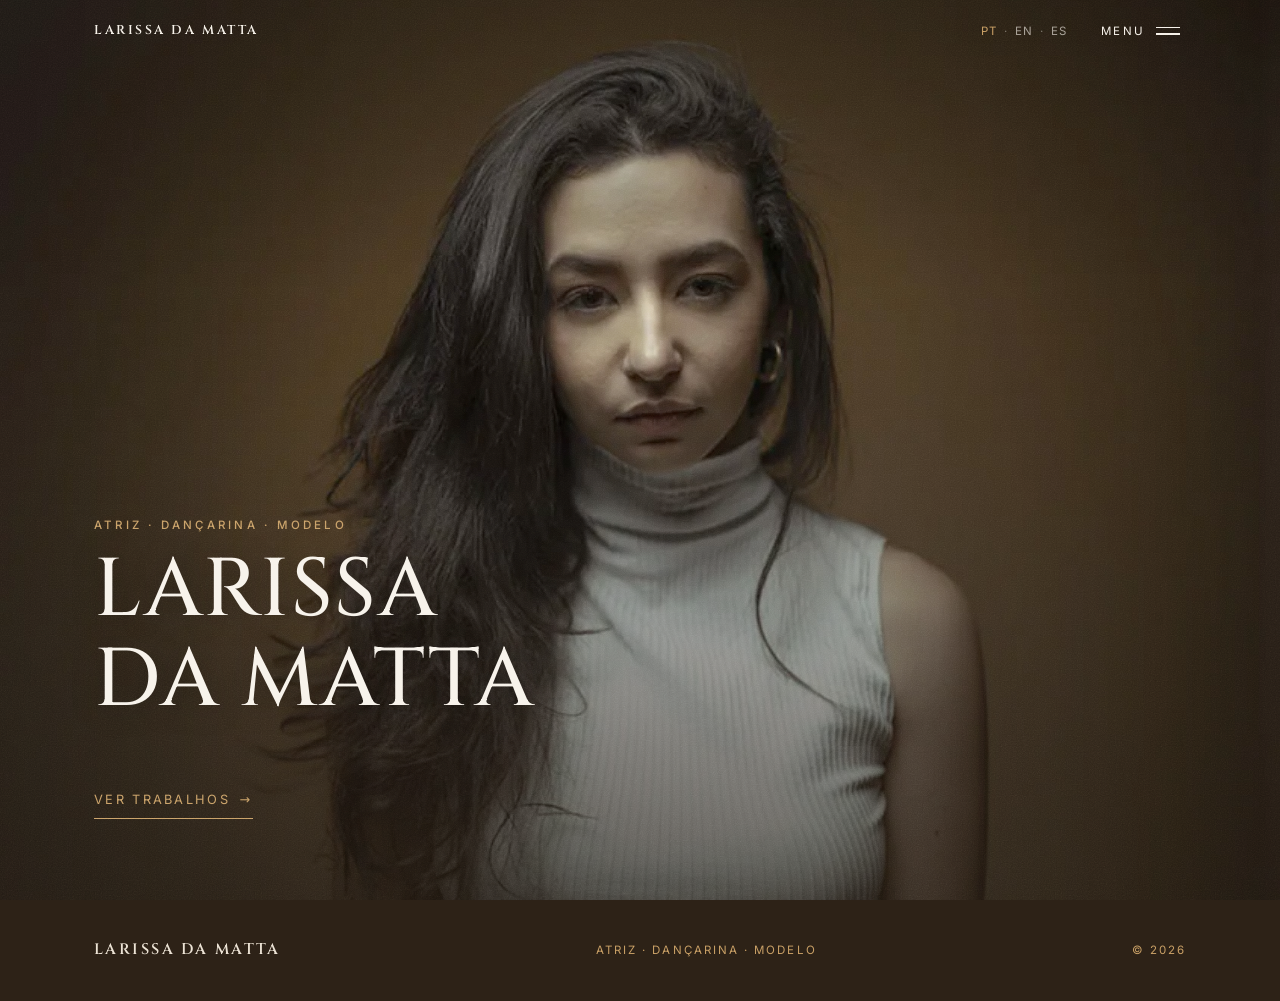
==== commit 6c77d154: "Add opt-in "Equilíbrio marrom+verde" theme preview (?tema=verde) - Inline theme picker reads ?tema= " ====
--- a/index.html
+++ b/index.html
@@ -54,7 +54,7 @@
   }
   </script>
 
-  <script>document.documentElement.classList.remove("no-js");document.documentElement.classList.add("js");</script>
+  <script>(function(){var d=document.documentElement;d.classList.remove("no-js");d.classList.add("js");try{var t=new URLSearchParams(location.search).get("tema")||localStorage.getItem("larissa_tema");if(t){d.setAttribute("data-tema",t);localStorage.setItem("larissa_tema",t);}}catch(e){}})();</script>
   <link rel="stylesheet" href="./assets/css/style.css" />
 </head>
 <body>
--- a/assets/css/style.css
+++ b/assets/css/style.css
@@ -14,13 +14,13 @@
 
 /* ---------- Tokens ---------- */
 :root{
-  --espresso:#241b15;
-  --espresso-2:#1b140f;
-  --umber:#3b2a1e;
+  --espresso:#3a2c1e;
+  --espresso-2:#2d2217;
+  --umber:#4c3826;
   --caramel:#9c6f47;
-  --ocre:#c39a5e;
-  --sand:#e9e0d2;
-  --cream:#f5f0e7;
+  --ocre:#c9a066;
+  --sand:#ece3d5;
+  --cream:#f7f2ea;
   --ink:#211a14;
   --line:rgba(33,26,20,.14);
   --line-light:rgba(245,240,231,.16);
@@ -539,8 +539,8 @@
 .section--dark{
   position:relative;z-index:1;
   background:
-    radial-gradient(130% 85% at 50% -12%, rgba(180,130,80,.14), transparent 58%),
-    linear-gradient(180deg,#281f17,#201811);
+    radial-gradient(130% 85% at 50% -12%, rgba(190,140,88,.16), transparent 58%),
+    linear-gradient(180deg,#463421,#38291b);
   background-color:var(--espresso);
   box-shadow:
     0 44px 90px -58px rgba(0,0,0,.62),
@@ -794,7 +794,7 @@
    ============================================================ */
 
 /* Verde — tokens e seção */
-:root{ --forest:#28322a; --forest-2:#1f2721; --sage:#b7c199; --moss:#7d8a62; }
+:root{ --forest:#36473b; --forest-2:#2a382f; --sage:#c2cca6; --moss:#8a976f; }
 .section--green{
   background:
     radial-gradient(120% 85% at 82% 0%, rgba(125,138,98,.24), transparent 60%),
@@ -895,7 +895,7 @@
 .topbar__lang button:hover{opacity:1;}
 .topbar__lang i{opacity:.4;font-style:normal;}
 .topbar.is-solid{
-  background:rgba(27,20,15,.92);
+  background:rgba(58,44,30,.9);
   -webkit-backdrop-filter:blur(10px);backdrop-filter:blur(10px);
   box-shadow:0 1px 0 var(--line-light);
   color:var(--sand);
@@ -966,8 +966,8 @@
 .hero__scrim{
   position:absolute;inset:0;z-index:1;pointer-events:none;
   background:
-    linear-gradient(180deg, rgba(20,15,11,.48) 0%, rgba(20,15,11,.06) 30%, rgba(20,15,11,.68) 100%),
-    radial-gradient(120% 80% at 18% 100%, rgba(20,15,11,.5), transparent 62%);
+    linear-gradient(180deg, rgba(28,21,14,.38) 0%, rgba(28,21,14,.04) 32%, rgba(28,21,14,.58) 100%),
+    radial-gradient(120% 80% at 18% 100%, rgba(28,21,14,.42), transparent 64%);
 }
 .hero__content{
   position:relative;z-index:2;width:100%;
@@ -1001,3 +1001,44 @@
   .menu-toggle__text{position:absolute;width:1px;height:1px;overflow:hidden;clip:rect(0 0 0 0);white-space:nowrap;}
   .topbar__right{gap:1rem;}
 }
+
+/* ============================================================
+   PRÉVIA DE TEMA — "Equilíbrio marrom + verde" (opt-in ?tema=verde)
+   Não altera o padrão: só ativa com data-tema="verde" no <html>.
+   Espalha o verde (menu, rodapé, barra, capa, Currículos + fundo)
+   mantendo o marrom presente (Projetos segue marrom).
+   ============================================================ */
+[data-tema="verde"] body{
+  background:linear-gradient(176deg,#f4f3ea 0%,#ecefe0 55%,#e6ecdc 100%);
+  background-attachment:fixed;
+}
+/* Barra do topo esverdeada quando sólida */
+[data-tema="verde"] .topbar.is-solid{background:rgba(42,56,47,.9);}
+/* Menu ☰ em verde */
+[data-tema="verde"] .menu{
+  background:
+    radial-gradient(120% 90% at 80% 8%, rgba(138,151,111,.24), transparent 60%),
+    linear-gradient(180deg, var(--forest), var(--forest-2));
+}
+/* Capa: escurecido esverdeado em vez de marrom */
+[data-tema="verde"] .hero__scrim{
+  background:
+    linear-gradient(180deg, rgba(20,28,22,.4) 0%, rgba(20,28,22,.04) 32%, rgba(22,30,24,.6) 100%),
+    radial-gradient(120% 80% at 18% 100%, rgba(20,28,22,.46), transparent 64%);
+}
+/* Currículos vira seção verde (Pesquisa já é) — verde estrutural, 2x no site */
+[data-tema="verde"] #curriculos{
+  background:
+    radial-gradient(120% 85% at 82% 0%, rgba(138,151,111,.24), transparent 60%),
+    linear-gradient(180deg, var(--forest), var(--forest-2));
+  color:var(--sand);
+}
+[data-tema="verde"] #curriculos .label{color:var(--sage);}
+[data-tema="verde"] #curriculos .label--title{color:var(--cream);}
+[data-tema="verde"] #curriculos .section__sub{color:var(--sage);}
+/* Rodapé em verde profundo */
+[data-tema="verde"] .footer{background:var(--forest-2);}
+/* Toque de verde nos micro-rótulos claros (mistura com o ouro) */
+[data-tema="verde"] .label{color:var(--moss);}
+[data-tema="verde"] .section--dark .label,
+[data-tema="verde"] .section--green .label{color:var(--sage);}
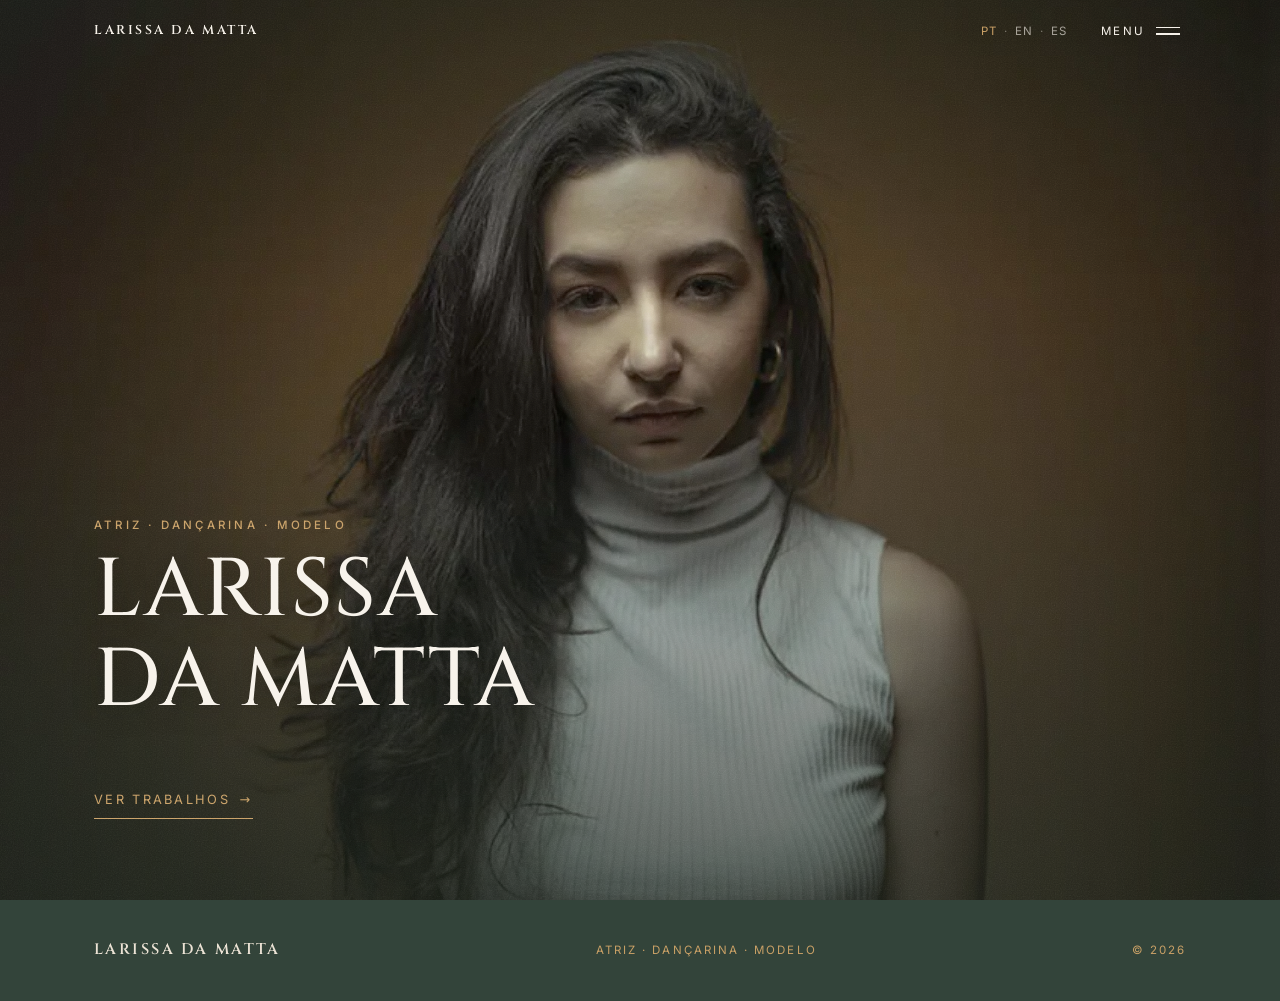
==== commit ca739db5: "Adopt the green theme as default; lighten green + gold labels on it Per the actress's/Pedro's feedba" ====
--- a/index.html
+++ b/index.html
@@ -54,7 +54,7 @@
   }
   </script>
 
-  <script>(function(){var d=document.documentElement;d.classList.remove("no-js");d.classList.add("js");try{var t=new URLSearchParams(location.search).get("tema")||localStorage.getItem("larissa_tema");if(t){d.setAttribute("data-tema",t);localStorage.setItem("larissa_tema",t);}}catch(e){}})();</script>
+  <script>(function(){var d=document.documentElement;d.classList.remove("no-js");d.classList.add("js");try{var t=new URLSearchParams(location.search).get("tema")||"verde";d.setAttribute("data-tema",t);}catch(e){d.setAttribute("data-tema","verde");}})();</script>
   <link rel="stylesheet" href="./assets/css/style.css" />
 </head>
 <body>
--- a/assets/css/style.css
+++ b/assets/css/style.css
@@ -794,16 +794,16 @@
    ============================================================ */
 
 /* Verde — tokens e seção */
-:root{ --forest:#36473b; --forest-2:#2a382f; --sage:#c2cca6; --moss:#8a976f; }
+:root{ --forest:#405446; --forest-2:#33443a; --sage:#c2cca6; --moss:#8a976f; }
 .section--green{
   background:
-    radial-gradient(120% 85% at 82% 0%, rgba(125,138,98,.24), transparent 60%),
+    radial-gradient(120% 85% at 82% 0%, rgba(125,138,98,.16), transparent 60%),
     linear-gradient(180deg, var(--forest), var(--forest-2));
   color:var(--sand);
 }
-.section--green .label{color:var(--sage);}
+.section--green .label{color:var(--ocre);}
 .section--green .label--title{color:var(--cream);}
-.section--green .section__sub{color:var(--sage);}
+.section--green .section__sub{color:var(--ocre);}
 .section--green .section__head{border-color:rgba(233,224,210,.16);box-shadow:0 1px 0 rgba(255,255,255,.04);}
 .section--green .intro-line{color:var(--cream);}
 
@@ -1003,10 +1003,11 @@
 }
 
 /* ============================================================
-   PRÉVIA DE TEMA — "Equilíbrio marrom + verde" (opt-in ?tema=verde)
-   Não altera o padrão: só ativa com data-tema="verde" no <html>.
+   TEMA "Equilíbrio marrom + verde" — agora o PADRÃO do site.
+   O <html> recebe data-tema="verde" por padrão (via script no <head>).
    Espalha o verde (menu, rodapé, barra, capa, Currículos + fundo)
    mantendo o marrom presente (Projetos segue marrom).
+   Para ver o marrom original: acrescente ?tema=marrom na URL.
    ============================================================ */
 [data-tema="verde"] body{
   background:linear-gradient(176deg,#f4f3ea 0%,#ecefe0 55%,#e6ecdc 100%);
@@ -1029,16 +1030,13 @@
 /* Currículos vira seção verde (Pesquisa já é) — verde estrutural, 2x no site */
 [data-tema="verde"] #curriculos{
   background:
-    radial-gradient(120% 85% at 82% 0%, rgba(138,151,111,.24), transparent 60%),
+    radial-gradient(120% 85% at 82% 0%, rgba(138,151,111,.16), transparent 60%),
     linear-gradient(180deg, var(--forest), var(--forest-2));
   color:var(--sand);
 }
-[data-tema="verde"] #curriculos .label{color:var(--sage);}
+/* Rótulos e subtítulo das seções verdes em dourado/ocre (contrasta com o verde) */
+[data-tema="verde"] #curriculos .label,
+[data-tema="verde"] #curriculos .section__sub{color:var(--ocre);}
 [data-tema="verde"] #curriculos .label--title{color:var(--cream);}
-[data-tema="verde"] #curriculos .section__sub{color:var(--sage);}
 /* Rodapé em verde profundo */
 [data-tema="verde"] .footer{background:var(--forest-2);}
-/* Toque de verde nos micro-rótulos claros (mistura com o ouro) */
-[data-tema="verde"] .label{color:var(--moss);}
-[data-tema="verde"] .section--dark .label,
-[data-tema="verde"] .section--green .label{color:var(--sage);}
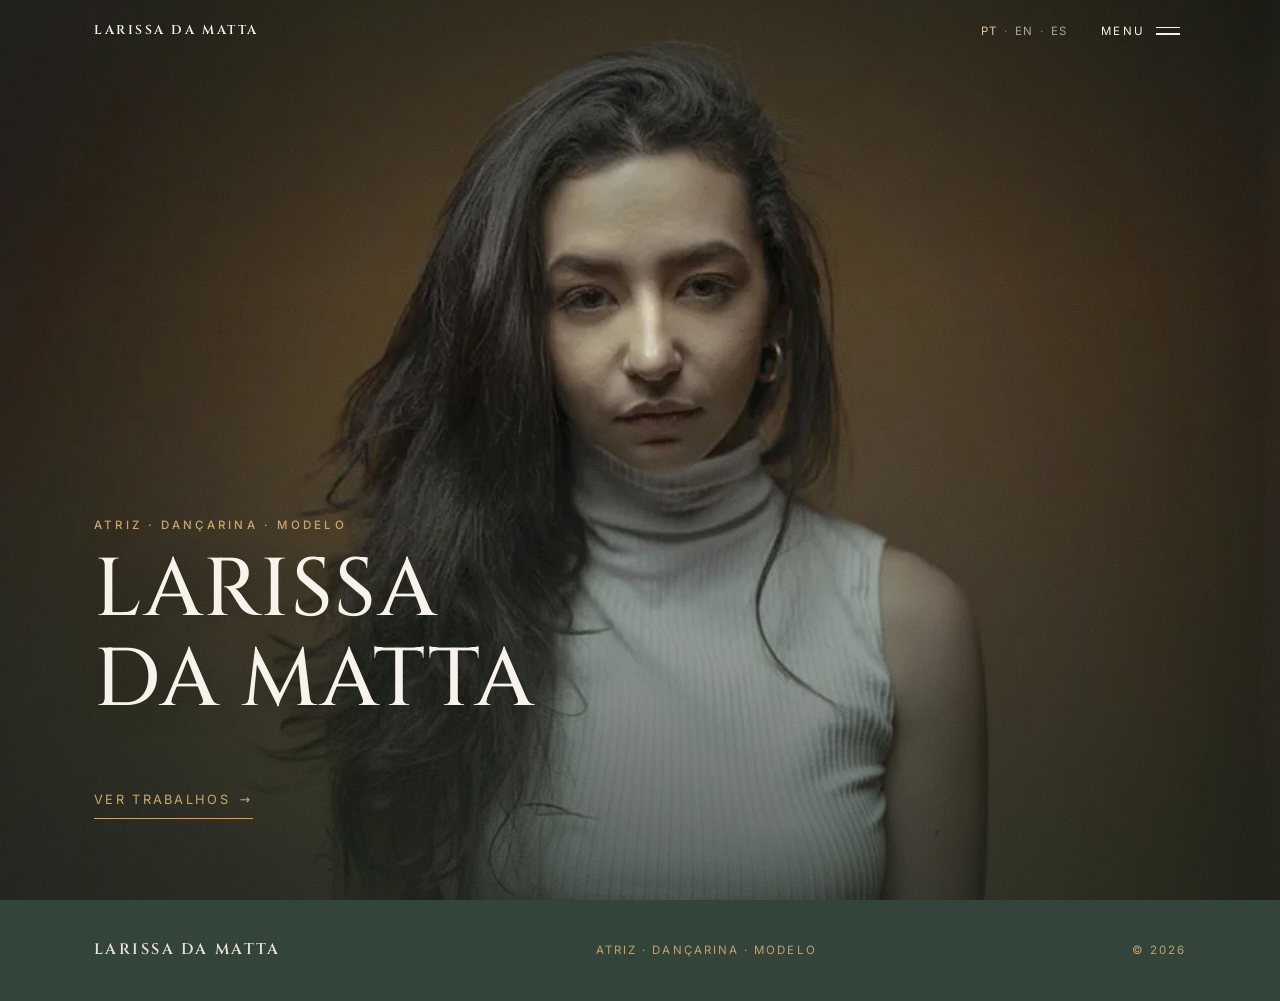
==== commit 921382a1: "Polish pass from 5-agent full-site review (design, a11y, coherence) Contrast (WCAG AA) — the gold-on" ====
--- a/index.html
+++ b/index.html
@@ -78,7 +78,7 @@
   </header>
 
   <!-- MENU (abas) -->
-  <nav class="menu" id="menu" aria-label="Menu principal" aria-hidden="true">
+  <nav class="menu" id="menu" aria-label="Menu principal">
     <div class="menu__inner">
       <ul class="menu__links" id="menuLinks">
         <li><a href="#top" data-i18n="nav.inicio">Início</a></li>
--- a/assets/css/style.css
+++ b/assets/css/style.css
@@ -1040,3 +1040,66 @@
 [data-tema="verde"] #curriculos .label--title{color:var(--cream);}
 /* Rodapé em verde profundo */
 [data-tema="verde"] .footer{background:var(--forest-2);}
+
+/* ============================================================
+   REVISÃO POR AGENTES — contraste (AA), vazios, emenda, coerência, a11y
+   ============================================================ */
+:root{ --gold-green:#e6c78f; }
+
+/* Contraste AA do dourado sobre verde: dourado mais claro + realce do
+   cabeçalho verde reduzido (para os rótulos/subtítulos não pousarem no
+   ponto mais claro do gradiente). Unifica as duas superfícies verdes. */
+.section--green{
+  background:
+    radial-gradient(120% 85% at 82% 0%, rgba(138,151,111,.05), transparent 62%),
+    linear-gradient(180deg, var(--forest), var(--forest-2));
+}
+[data-tema="verde"] #curriculos{
+  background:
+    radial-gradient(120% 85% at 82% 0%, rgba(138,151,111,.05), transparent 62%),
+    linear-gradient(180deg, var(--forest), var(--forest-2));
+}
+.section--green .section__head{ border-color:var(--line-light); }
+.section--green .label,
+.section--green .section__sub,
+[data-tema="verde"] #curriculos .label,
+[data-tema="verde"] #curriculos .section__sub,
+[data-tema="verde"] #curriculos .cv-card__v{ color:var(--gold-green); }
+[data-tema="verde"] .topbar__lang button.is-active{ color:var(--gold-green); }
+
+/* Título de seção: número dourado + título creme em TODAS as superfícies escuras/verdes */
+.section--dark .label--title,
+.section--green .label--title,
+[data-tema="verde"] #curriculos .label--title{ color:var(--cream); }
+
+/* Rótulos pequenos que faltaram no ajuste de contraste (fundo claro) → caramelo escuro */
+.skill-cat__label,.chip--pro b{ color:var(--caramel-dark); }
+
+/* Anel de foco visível: escuro no claro, ocre no escuro/verde/capa/menu/barra */
+:focus-visible{ outline-color:var(--caramel-dark); }
+.section--dark :focus-visible,.section--green :focus-visible,.hero :focus-visible,
+.menu :focus-visible,.topbar :focus-visible{ outline-color:var(--ocre); }
+
+/* Padroniza os dourados de borda para o token ocre */
+.chip--pro{ border-color:rgba(201,160,102,.6); }
+.media-grid--3 .media-photo{ border-color:rgba(201,160,102,.32); }
+
+/* Cantos no padrão 2px; borda dos cards um tico mais visível */
+.cv-card{ border-radius:2px; border-color:rgba(236,227,213,.22); }
+
+/* Vazios verticais: centra o conteúdo das abas (curtas centram; longas ficam iguais) */
+.js .section.view.is-active{ display:flex; flex-direction:column; justify-content:center; }
+
+/* Emenda da barra: fade na base em vez de corte seco (dissolve a costura verde↔marrom) */
+.topbar.is-solid{ background:linear-gradient(180deg, rgba(58,44,30,.94) 62%, rgba(58,44,30,0)); box-shadow:none; }
+[data-tema="verde"] .topbar.is-solid{ background:linear-gradient(180deg, rgba(42,56,47,.96) 62%, rgba(42,56,47,0)); }
+
+/* Sobre no tablet: centra o retrato capado (tira o vazio à direita) */
+@media (min-width:561px) and (max-width:900px){ .sobre__portrait{ margin-inline:auto; } }
+
+/* Galeria no celular: mantém 2 colunas até bem estreito (corta o scroll pela metade) */
+@media (max-width:560px){ .gallery{ columns:2; } }
+@media (max-width:380px){ .gallery{ columns:1; } }
+
+/* Modelo: 1 coluna no celular pequeno (elimina o card órfão) */
+@media (max-width:480px){ .media-grid--3{ grid-template-columns:1fr; } }
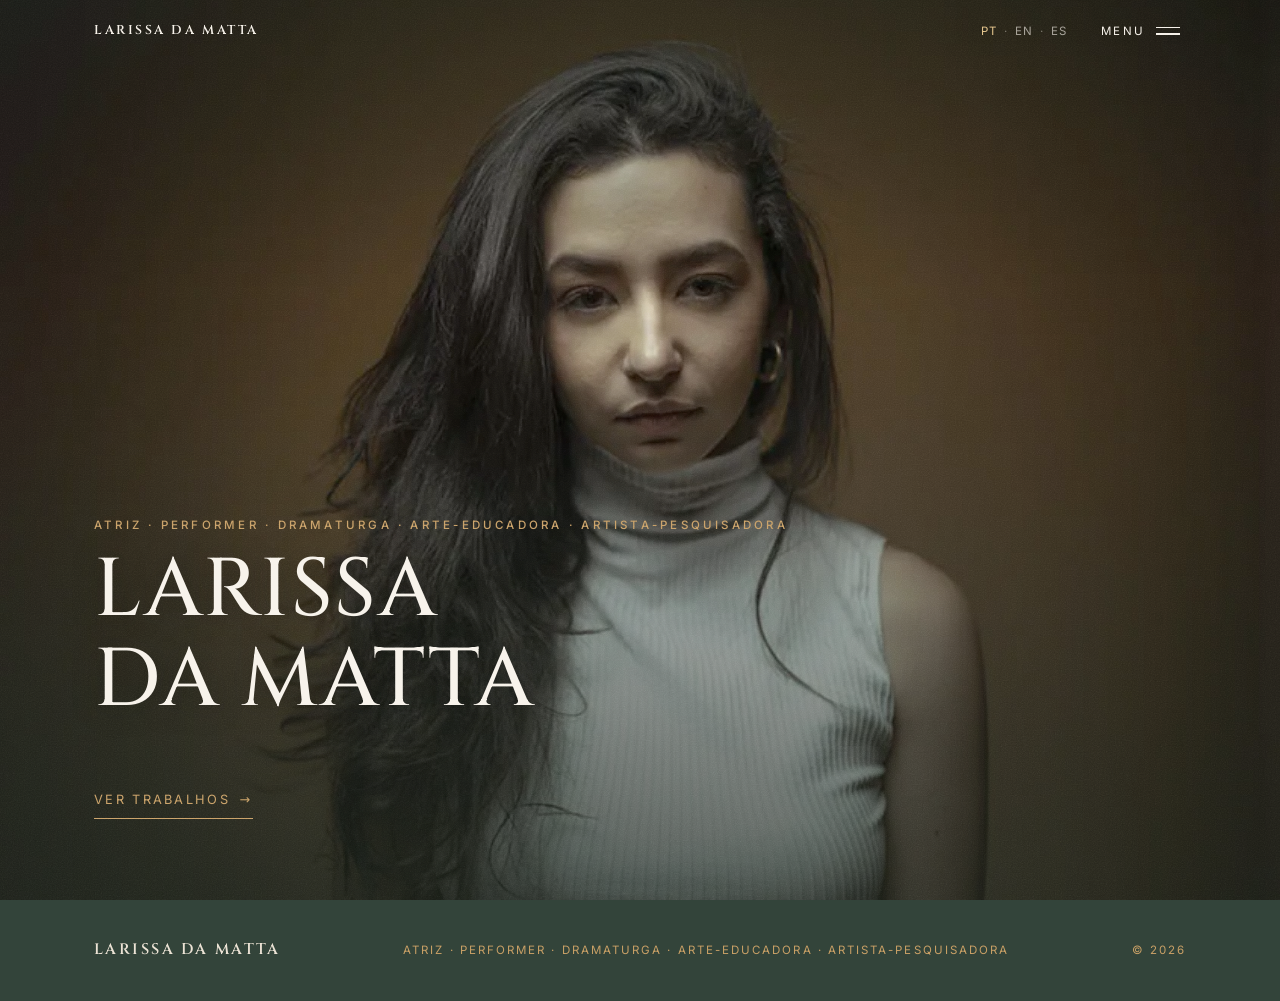
==== commit f38eabc9: "Identidade a partir da bio oficial: atriz, performer, dramaturga Atualiza a linha de papéis na capa " ====
--- a/index.html
+++ b/index.html
@@ -3,8 +3,8 @@
 <head>
   <meta charset="UTF-8" />
   <meta name="viewport" content="width=device-width, initial-scale=1.0" />
-  <title>Larissa da Matta · Atriz · Dançarina · Modelo</title>
-  <meta name="description" content="Larissa da Matta, atriz, dançarina e modelo. Portfólio de teatro, TV, cinema, dança e trabalhos com marcas, aulas e contato." />
+  <title>Larissa da Matta · Atriz · Performer · Dramaturga</title>
+  <meta name="description" content="Larissa da Matta é atriz, performer, dramaturga, arte-educadora e artista-pesquisadora. Portfólio de teatro, cinema, TV, performance, pesquisa e aulas." />
   <meta name="robots" content="index, follow" />
 
   <!-- Ícone -->
@@ -15,11 +15,11 @@
   <!-- Open Graph / redes sociais -->
   <meta property="og:type" content="website" />
   <meta property="og:site_name" content="Larissa da Matta" />
-  <meta property="og:title" content="Larissa da Matta · Atriz · Dançarina · Modelo" />
-  <meta property="og:description" content="Atriz, dançarina e modelo. Portfólio de teatro, TV, cinema, dança, moda e aulas." />
+  <meta property="og:title" content="Larissa da Matta · Atriz · Performer · Dramaturga" />
+  <meta property="og:description" content="Atriz, performer, dramaturga, arte-educadora e artista-pesquisadora. Portfólio de teatro, cinema, TV, performance, pesquisa e aulas." />
   <meta property="og:url" content="https://pedrocobron-ops.github.io/Larissa-da-Matta/" />
   <meta property="og:image" content="https://pedrocobron-ops.github.io/Larissa-da-Matta/assets/images/og-cover.jpg" />
-  <meta property="og:image:alt" content="Larissa da Matta, atriz, dançarina e modelo" />
+  <meta property="og:image:alt" content="Larissa da Matta, atriz, performer e dramaturga" />
   <meta property="og:image:width" content="1200" />
   <meta property="og:image:height" content="630" />
   <meta property="og:locale" content="pt_BR" />
@@ -28,10 +28,10 @@
 
   <!-- Twitter -->
   <meta name="twitter:card" content="summary_large_image" />
-  <meta name="twitter:title" content="Larissa da Matta · Atriz · Dançarina · Modelo" />
-  <meta name="twitter:description" content="Atriz, dançarina e modelo. Portfólio de teatro, TV, cinema, dança, moda e aulas." />
+  <meta name="twitter:title" content="Larissa da Matta · Atriz · Performer · Dramaturga" />
+  <meta name="twitter:description" content="Atriz, performer, dramaturga, arte-educadora e artista-pesquisadora. Portfólio de teatro, cinema, TV, performance, pesquisa e aulas." />
   <meta name="twitter:image" content="https://pedrocobron-ops.github.io/Larissa-da-Matta/assets/images/og-cover.jpg" />
-  <meta name="twitter:image:alt" content="Larissa da Matta, atriz, dançarina e modelo" />
+  <meta name="twitter:image:alt" content="Larissa da Matta, atriz, performer e dramaturga" />
 
   <!-- Dados estruturados (schema.org) -->
   <script type="application/ld+json">
@@ -40,13 +40,20 @@
     "@type": "Person",
     "name": "Larissa da Matta",
     "alternateName": "Larissa Fernandes da Matta",
-    "jobTitle": ["Atriz", "Dançarina", "Modelo"],
-    "description": "Atriz, dançarina, modelo e artista-pesquisadora. Bacharel em Artes Cênicas, licenciada em Teatro e pós-graduada em Direção e Atuação pela Escola Superior de Artes Célia Helena.",
+    "jobTitle": ["Atriz", "Performer", "Dramaturga", "Arte-educadora", "Artista-pesquisadora"],
+    "description": "Atriz, performer, dramaturga, arte-educadora e artista-pesquisadora. Mestranda em Artes da Cena pela UNICAMP, pós-graduada em Direção e Atuação, bacharela e licenciada em Teatro pela Escola Superior de Artes Célia Helena.",
     "url": "https://pedrocobron-ops.github.io/Larissa-da-Matta/",
     "image": "https://pedrocobron-ops.github.io/Larissa-da-Matta/assets/images/og-cover.jpg",
     "nationality": "Brazilian",
     "knowsLanguage": ["pt-BR", "es", "en", "it", "ru"],
-    "sameAs": ["https://instagram.com/larissadamatta_"],
+    "sameAs": [
+      "https://instagram.com/larissadamatta_",
+      "https://www.youtube.com/@larissa_da_matta",
+      "https://br.linkedin.com/in/larissa-da-matta-6b3b41273",
+      "http://lattes.cnpq.br/2520353948330757",
+      "https://elencodigital.com.br/LarissaDaMatta",
+      "https://acervodeatores.com.br/agenciados/larissa-da-matta/"
+    ],
     "alumniOf": {
       "@type": "CollegeOrUniversity",
       "name": "Escola Superior de Artes Célia Helena"
@@ -100,7 +107,7 @@
     <picture class="hero__bg"><source type="image/webp" srcset="./assets/images/larissa-01.webp" /><img src="./assets/images/larissa-01.jpg" alt="Larissa da Matta" width="846" height="650" decoding="async" fetchpriority="high" /></picture>
     <div class="hero__scrim" aria-hidden="true"></div>
     <div class="hero__content">
-      <p class="eyebrow hero__eyebrow" data-i18n="hero.eyebrow">Atriz · Dançarina · Modelo</p>
+      <p class="eyebrow hero__eyebrow" data-i18n="hero.eyebrow">Atriz · Performer · Dramaturga · Arte-educadora · Artista-pesquisadora</p>
       <h1 class="hero__name">Larissa<br />da&nbsp;Matta</h1>
       <a href="#projetos" class="hero__cta"><span data-i18n="hero.cta">Ver trabalhos</span> <span aria-hidden="true">→</span></a>
     </div>
@@ -115,9 +122,10 @@
       </div>
       <div class="sobre__grid">
         <div class="sobre__bio">
-          <p class="lead" data-i18n="sobre.lead">Larissa da Matta é atriz, dançarina, modelo e artista-pesquisadora.</p>
-          <p data-i18n="sobre.p1">Bacharel em Artes Cênicas, licenciada em Teatro e pós-graduada em Direção e Atuação pela Escola Superior de Artes Célia Helena. Trabalha entre teatro, audiovisual, dança e moda, no Brasil e em festivais na América Latina e na Rússia.</p>
-          <p data-i18n="sobre.p2">É dessa investigação, sobre mulheres artistas apagadas pela história, que nasce seu solo autoral sobre Zelda Fitzgerald.</p>
+          <p class="lead" data-i18n="sobre.lead">Larissa da Matta é atriz, performer, dramaturga, arte-educadora e artista-pesquisadora.</p>
+          <p data-i18n="sobre.p1">Mestranda em Artes da Cena pela UNICAMP, na linha Poéticas e Linguagens da Cena, é pós-graduada em Direção e Atuação, bacharela e licenciada em Teatro pela Escola Superior de Artes Célia Helena. Sua prática transita entre teatro, dança, performance e audiovisual, articulando criação cênica, pesquisa e formação.</p>
+          <p data-i18n="sobre.p2">Na pós-graduação, investigou corporalmente a vida e a obra de mais de quarenta mulheres artistas, dos séculos XVI ao XXI. É dessa investigação que nasce seu solo autoral sobre Zelda Fitzgerald.</p>
+          <p data-i18n="sobre.p3">Hoje leciona em cursos livres e de extensão de teatro no Célia Helena Centro de Artes e Educação, onde também responde pelo Departamento Internacional, e mantém treinamento contínuo em Viewpoints no Estúdio Oito Nova Dança.</p>
           <figure class="sobre__portrait"><picture><source type="image/webp" srcset="./assets/images/larissa-05.webp" /><img src="./assets/images/larissa-05.jpg" alt="Larissa da Matta em retrato preto e branco" width="853" height="1280" loading="lazy" decoding="async" /></picture></figure>
         </div>
         <aside class="sobre__meta">
@@ -144,6 +152,7 @@
           <div class="meta__block">
             <h3 data-i18n="sobre.form.title">Formação</h3>
             <ul>
+              <li data-i18n="sobre.form.8">Mestrado em Artes da Cena · UNICAMP (em andamento)</li>
               <li data-i18n="sobre.form.1">Bacharel em Artes Cênicas · Célia Helena (2018)</li>
               <li data-i18n="sobre.form.2">Pós-graduação em Direção e Atuação · Célia Helena (2021)</li>
               <li data-i18n="sobre.form.3">Atuação cênica · Teatro de Arte de Moscou, Rússia (2020)</li>
@@ -250,6 +259,18 @@
         <span class="projgroup__label" data-i18n="proj.teatro">Teatro &amp; TV</span>
         <ul class="works">
           <li class="work">
+            <span class="work__year" data-i18n="tag.performance">Performance</span>
+            <span class="work__title">ZAPLAB</span>
+            <span class="work__meta">2025 · atriz-performer · ZU-UK + LUME Teatro</span>
+            <span class="work__place">LUME Teatro · Campinas</span>
+          </li>
+          <li class="work">
+            <span class="work__year" data-i18n="tag.teatro">Teatro</span>
+            <span class="work__title">Maria/Sade</span>
+            <span class="work__meta">2025 · Joséphine · texto: Renato Janine Ribeiro · dir. Lígia Cortez</span>
+            <span class="work__place">Leitura dramática · Célia Helena · SP</span>
+          </li>
+          <li class="work">
             <span class="work__year" data-i18n="tag.teatro">Teatro</span>
             <span class="work__title">Granada</span>
             <span class="work__meta">2024 · Tesmofória e Hades · dir. Paula Aros Gho</span>
@@ -290,7 +311,30 @@
 
       <div class="projgroup">
         <span class="projgroup__label" data-i18n="proj.cinema">Cinema</span>
-        <p class="soon-line" data-i18n="proj.cinema.soon">Trabalhos em cinema, em breve.</p>
+        <div class="projgroup__grid">
+          <div class="projgroup__text">
+            <ul class="works">
+              <li class="work">
+                <span class="work__year" data-i18n="tag.cinema">Cinema</span>
+                <span class="work__title">O Que Ela Quer?</span>
+                <span class="work__meta">curta-metragem · dir. Dani Di Donato e Julia Maria</span>
+                <span class="work__place">Belas Artes · Memorial da América Latina</span>
+              </li>
+              <li class="work">
+                <span class="work__year" data-i18n="tag.cinema">Cinema</span>
+                <span class="work__title">From My Window</span>
+                <span class="work__meta">2022 · curta-metragem · dir. Carolina Liz</span>
+              </li>
+              <li class="work">
+                <span class="work__year" data-i18n="tag.cinema">Cinema</span>
+                <span class="work__title">Telling Not to Forget</span>
+                <span class="work__meta">2021 · média-metragem, a partir de Dostoiévski · Célia Helena</span>
+                <span class="work__place">V Festival BRICS · Moscou</span>
+              </li>
+            </ul>
+          </div>
+          <figure class="projgroup__photo"><picture><source type="image/webp" srcset="./assets/images/larissa-poster-oqueelaquer.webp" /><img src="./assets/images/larissa-poster-oqueelaquer.jpg" alt="Cartaz do curta-metragem O Que Ela Quer?, com Larissa da Matta" width="828" height="1447" loading="lazy" decoding="async" /></picture></figure>
+        </div>
       </div>
 
       <div class="projgroup">
@@ -308,24 +352,33 @@
               </ul>
             </div>
           </div>
-          <figure class="projgroup__photo"><picture><source type="image/webp" srcset="./assets/images/larissa-07.webp" /><img src="./assets/images/larissa-07.jpg" alt="Larissa da Matta em movimento" width="1280" height="912" loading="lazy" decoding="async" /></picture></figure>
+          <figure class="projgroup__photo"><picture><source type="image/webp" srcset="./assets/images/larissa-corpoecor.webp" /><img src="./assets/images/larissa-corpoecor.jpg" alt="Larissa da Matta coberta de tinta, em movimento, no live-painting Corpo e Cor" width="828" height="1028" loading="lazy" decoding="async" /></picture><figcaption class="works__note" data-i18n="modelo.credit.cc">Live-painting Corpo e Cor (2021), como modelo-performer. Concepção: Estúdio Thiago Drummond.</figcaption></figure>
         </div>
       </div>
 
       <div class="projgroup">
         <span class="projgroup__label" data-i18n="proj.modelo">Modelo</span>
-        <p class="intro-line intro-line--light" data-i18n="modelo.lead">Trabalhos como modelo para marcas e campanhas.</p>
+        <p class="intro-line intro-line--light" data-i18n="modelo.lead">Trabalhos como modelo para marcas, campanhas e projetos de arte.</p>
+        <div class="media-grid media-grid--3">
+          <div class="media-photo"><picture><source type="image/webp" srcset="./assets/images/larissa-drummond-01.webp" /><img src="./assets/images/larissa-drummond-01.jpg" alt="Larissa da Matta em ensaio de estúdio, vestido preto, sentada num banquinho" width="828" height="962" loading="lazy" decoding="async" /></picture></div>
+          <div class="media-photo"><picture><source type="image/webp" srcset="./assets/images/larissa-drummond-02.webp" /><img src="./assets/images/larissa-drummond-02.jpg" alt="Larissa da Matta em ensaio de estúdio, blusa de poás, numa poltrona" width="828" height="1030" loading="lazy" decoding="async" /></picture></div>
+          <div class="media-photo"><picture><source type="image/webp" srcset="./assets/images/larissa-drummond-03.webp" /><img src="./assets/images/larissa-drummond-03.jpg" alt="Larissa da Matta em retrato de estúdio, blusa branca e colar dourado" width="828" height="819" loading="lazy" decoding="async" /></picture></div>
+        </div>
+        <p class="works__note" data-i18n="modelo.credit.td">Ensaios em estúdio (2020 a 2022). Fotos: Thiago Drummond · Estúdio Thiago Drummond.</p>
         <div class="media-grid media-grid--3">
           <div class="media-photo"><picture><source type="image/webp" srcset="./assets/images/larissa-film-01.webp" /><img src="./assets/images/larissa-film-01.jpg" alt="Larissa da Matta, still do fashion film Mujeres al borde de un ataque de nervios" width="853" height="1280" loading="lazy" decoding="async" /></picture></div>
           <div class="media-photo"><picture><source type="image/webp" srcset="./assets/images/larissa-film-02.webp" /><img src="./assets/images/larissa-film-02.jpg" alt="Larissa da Matta, still do fashion film Mujeres al borde de un ataque de nervios" width="1280" height="853" loading="lazy" decoding="async" /></picture></div>
           <div class="media-photo"><picture><source type="image/webp" srcset="./assets/images/larissa-film-03.webp" /><img src="./assets/images/larissa-film-03.jpg" alt="Larissa da Matta, still do fashion film Mujeres al borde de un ataque de nervios" width="848" height="1280" loading="lazy" decoding="async" /></picture></div>
         </div>
-        <p class="works__note" data-i18n="modelo.credit">Fashion film “Mujeres al borde de un ataque de nervios” (2023). Fotografia Dela · Rayssa Zago.</p>
+        <p class="works__note" data-i18n="modelo.credit">Fashion film “Mujeres al borde de un ataque de nervios” (2023). Concepção: Larissa da Matta e Fotografia Dela (Rayssa Zago) · Maquiagem: Barbara Korbes.</p>
+        <p class="works__note" data-i18n="modelo.mais">Também em campanha para a marca Bemeker e em ensaios com o coletivo Leoas In Foco (fotografia de Bianca Freire).</p>
       </div>
 
       <div class="bts">
         <span class="bts__label" data-i18n="atriz.bts.title">Também nos bastidores</span>
         <div class="bts__list">
+          <p>Piracema: Uma Carta de Amor ao Teatro (2023) · curta · assistente de direção · dir. Dani Duarte</p>
+          <p>Quando Éramos Nós (2021) · curta · diretora de atuação · dir. Carolina Liz</p>
           <p>Escavando Tebas (2021) · documentário · dir. Marcelo Lazzaratto · Cia. Elevador de Teatro Panorâmico</p>
           <p>Fronteira (2019) · dir. Marcelo Lazzaratto · Sesc Pinheiros</p>
           <p>Aproximando-se de A Fera na Selva (2018) · dir. Malú Bazán · Centro Cultural São Paulo</p>
@@ -375,9 +428,9 @@
 
       <span class="projgroup__label projgroup__label--dark projgroup__label--mt" data-i18n="midia.videos">Vídeos</span>
       <div class="videos">
-        <button type="button" class="video-embed video-facade" data-embed="629dMqAfO2Y" aria-label="Reproduzir vídeo de Larissa da Matta">
+        <button type="button" class="video-embed video-facade" data-embed="629dMqAfO2Y" aria-label="Reproduzir vídeo HERvolution, com Larissa da Matta">
           <span class="video-facade__play" aria-hidden="true"></span>
-          <span class="video-facade__label">Assistir</span>
+          <span class="video-facade__label">HERvolution</span>
         </button>
         <button type="button" class="video-embed video-facade" data-embed="TUWcgPKThBE" aria-label="Reproduzir vídeo de Larissa da Matta">
           <span class="video-facade__play" aria-hidden="true"></span>
@@ -387,6 +440,14 @@
           <span class="video-facade__play" aria-hidden="true"></span>
           <span class="video-facade__label">No Ar</span>
         </button>
+        <button type="button" class="video-embed video-facade" data-embed="6iwwXuuMFHw" aria-label="Reproduzir vídeo do live-painting Corpo e Cor, com Larissa da Matta">
+          <span class="video-facade__play" aria-hidden="true"></span>
+          <span class="video-facade__label">Corpo e Cor</span>
+        </button>
+        <button type="button" class="video-embed video-facade" data-embed="BYNKnU4e2u0" data-start="9310" aria-label="Reproduzir vídeo Telling Not to Forget, com Larissa da Matta">
+          <span class="video-facade__play" aria-hidden="true"></span>
+          <span class="video-facade__label">Telling Not to Forget</span>
+        </button>
       </div>
 
       <span class="projgroup__label projgroup__label--dark projgroup__label--mt" data-i18n="midia.imprensa">Imprensa</span>
@@ -424,14 +485,27 @@
       <span class="projgroup__label projgroup__label--dark projgroup__label--mt" data-i18n="midia.publicacoes">Publicações</span>
       <ul class="press">
         <li class="press__item">
+          <a href="https://www.olharesceliahelena.com.br/olhares/pt_BR/article/view/256/191" target="_blank" rel="noopener">
+            <span class="press__outlet">Revista Olhares · Resenha</span>
+            <span class="press__title">Casa do Teatro de portas abertas: práticas de teatro para crianças e adolescentes</span>
+            <span class="press__cta" data-i18n="imprensa.read">Ler matéria →</span>
+          </a>
+        </li>
+        <li class="press__item">
           <a href="https://www.foyer.digital/post/desenterrando-zelda-fitzgerald" target="_blank" rel="noopener">
-            <span class="press__outlet">Programa Foyer · Artigo</span>
+            <span class="press__outlet">Foyer Digital · Artigo</span>
             <span class="press__title">Desenterrando Zelda Fitzgerald ou A angústia como base para a imaginação e criação artística</span>
             <span class="press__cta" data-i18n="imprensa.read">Ler matéria →</span>
           </a>
         </li>
+        <li class="press__item">
+          <a href="https://drive.google.com/file/d/11ezpH9Ju1v2z1Hnp5jfaLj0iabuOLZZD/view" target="_blank" rel="noopener">
+            <span class="press__outlet">SPA · USP · Resumo expandido</span>
+            <span class="press__title">Cartas à minha avó e às mulheres que virão depois de mim</span>
+            <span class="press__cta" data-i18n="imprensa.read">Ler matéria →</span>
+          </a>
+        </li>
       </ul>
-      <p class="soon-line" data-i18n="midia.pub.soon">Novos artigos a caminho neste semestre.</p>
 
       <span class="projgroup__label projgroup__label--dark projgroup__label--mt" data-i18n="midia.entrevistas">Entrevistas</span>
       <p class="soon-line" data-i18n="midia.entrevistas.soon">Entrevistas, em breve.</p>
@@ -535,6 +609,10 @@
           <div class="info__block">
             <h3 data-i18n="contato.social.title">Redes</h3>
             <p><a href="https://instagram.com/larissadamatta_" target="_blank" rel="noopener">Instagram @larissadamatta_</a></p>
+            <p><a href="https://www.youtube.com/@larissa_da_matta" target="_blank" rel="noopener">YouTube @larissa_da_matta</a></p>
+            <p><a href="https://br.linkedin.com/in/larissa-da-matta-6b3b41273" target="_blank" rel="noopener">LinkedIn</a></p>
+            <p><a href="https://elencodigital.com.br/LarissaDaMatta" target="_blank" rel="noopener">Elenco Digital</a></p>
+            <p><a href="https://acervodeatores.com.br/agenciados/larissa-da-matta/" target="_blank" rel="noopener">Acervo de Atores</a></p>
           </div>
         </div>
       </div>
@@ -547,7 +625,7 @@
   <footer class="footer">
     <div class="wrap footer__inner">
       <span class="footer__name">Larissa da Matta</span>
-      <span class="footer__role" data-i18n="hero.eyebrow">Atriz · Dançarina · Modelo</span>
+      <span class="footer__role" data-i18n="hero.eyebrow">Atriz · Performer · Dramaturga · Arte-educadora · Artista-pesquisadora</span>
       <span class="footer__copy">© 2026</span>
     </div>
   </footer>
--- a/assets/css/style.css
+++ b/assets/css/style.css
@@ -1090,9 +1090,12 @@
 /* Vazios verticais: centra o conteúdo das abas (curtas centram; longas ficam iguais) */
 .js .section.view.is-active{ display:flex; flex-direction:column; justify-content:center; }
 
-/* Emenda da barra: fade na base em vez de corte seco (dissolve a costura verde↔marrom) */
-.topbar.is-solid{ background:linear-gradient(180deg, rgba(58,44,30,.94) 62%, rgba(58,44,30,0)); box-shadow:none; }
-[data-tema="verde"] .topbar.is-solid{ background:linear-gradient(180deg, rgba(42,56,47,.96) 62%, rgba(42,56,47,0)); }
+/* Barra do topo: bloco sólido e limpo que cobre o nome e o menu, encostando
+   direto na seção — sem "saia" de fade nem sombra murcha. A cliente preferiu
+   a barra limpa (ver referência): sobre o verde, a emenda some (verde no verde). */
+.topbar.is-solid{ background:var(--espresso); box-shadow:none; -webkit-backdrop-filter:none; backdrop-filter:none; }
+.topbar.is-solid::after{ content:none; }
+[data-tema="verde"] .topbar.is-solid{ background:#2a382f; }
 
 /* Sobre no tablet: centra o retrato capado (tira o vazio à direita) */
 @media (min-width:561px) and (max-width:900px){ .sobre__portrait{ margin-inline:auto; } }
@@ -1103,3 +1106,16 @@
 
 /* Modelo: 1 coluna no celular pequeno (elimina o card órfão) */
 @media (max-width:480px){ .media-grid--3{ grid-template-columns:1fr; } }
+
+/* Lista de trabalhos ao lado de uma foto (ex.: bloco Cinema): a grade de 4
+   colunas não cabe na coluna estreita; empilha como no tablet. */
+.projgroup__grid .work{grid-template-columns:100px 1fr;gap:.4rem 1.2rem;}
+.projgroup__grid .work__meta{grid-column:2;}
+.projgroup__grid .work__place{grid-column:2;text-align:left;}
+
+/* Linha de papéis (5 termos): no celular, compacta para quebrar em 2 linhas
+   limpas, sem cortar "Artista-pesquisadora" no hífen. */
+@media (max-width:560px){
+  .hero__eyebrow{font-size:.62rem;letter-spacing:.14em;line-height:1.9;}
+  .hero__eyebrow, .footer__role{ -webkit-hyphens:none; hyphens:none; }
+}
